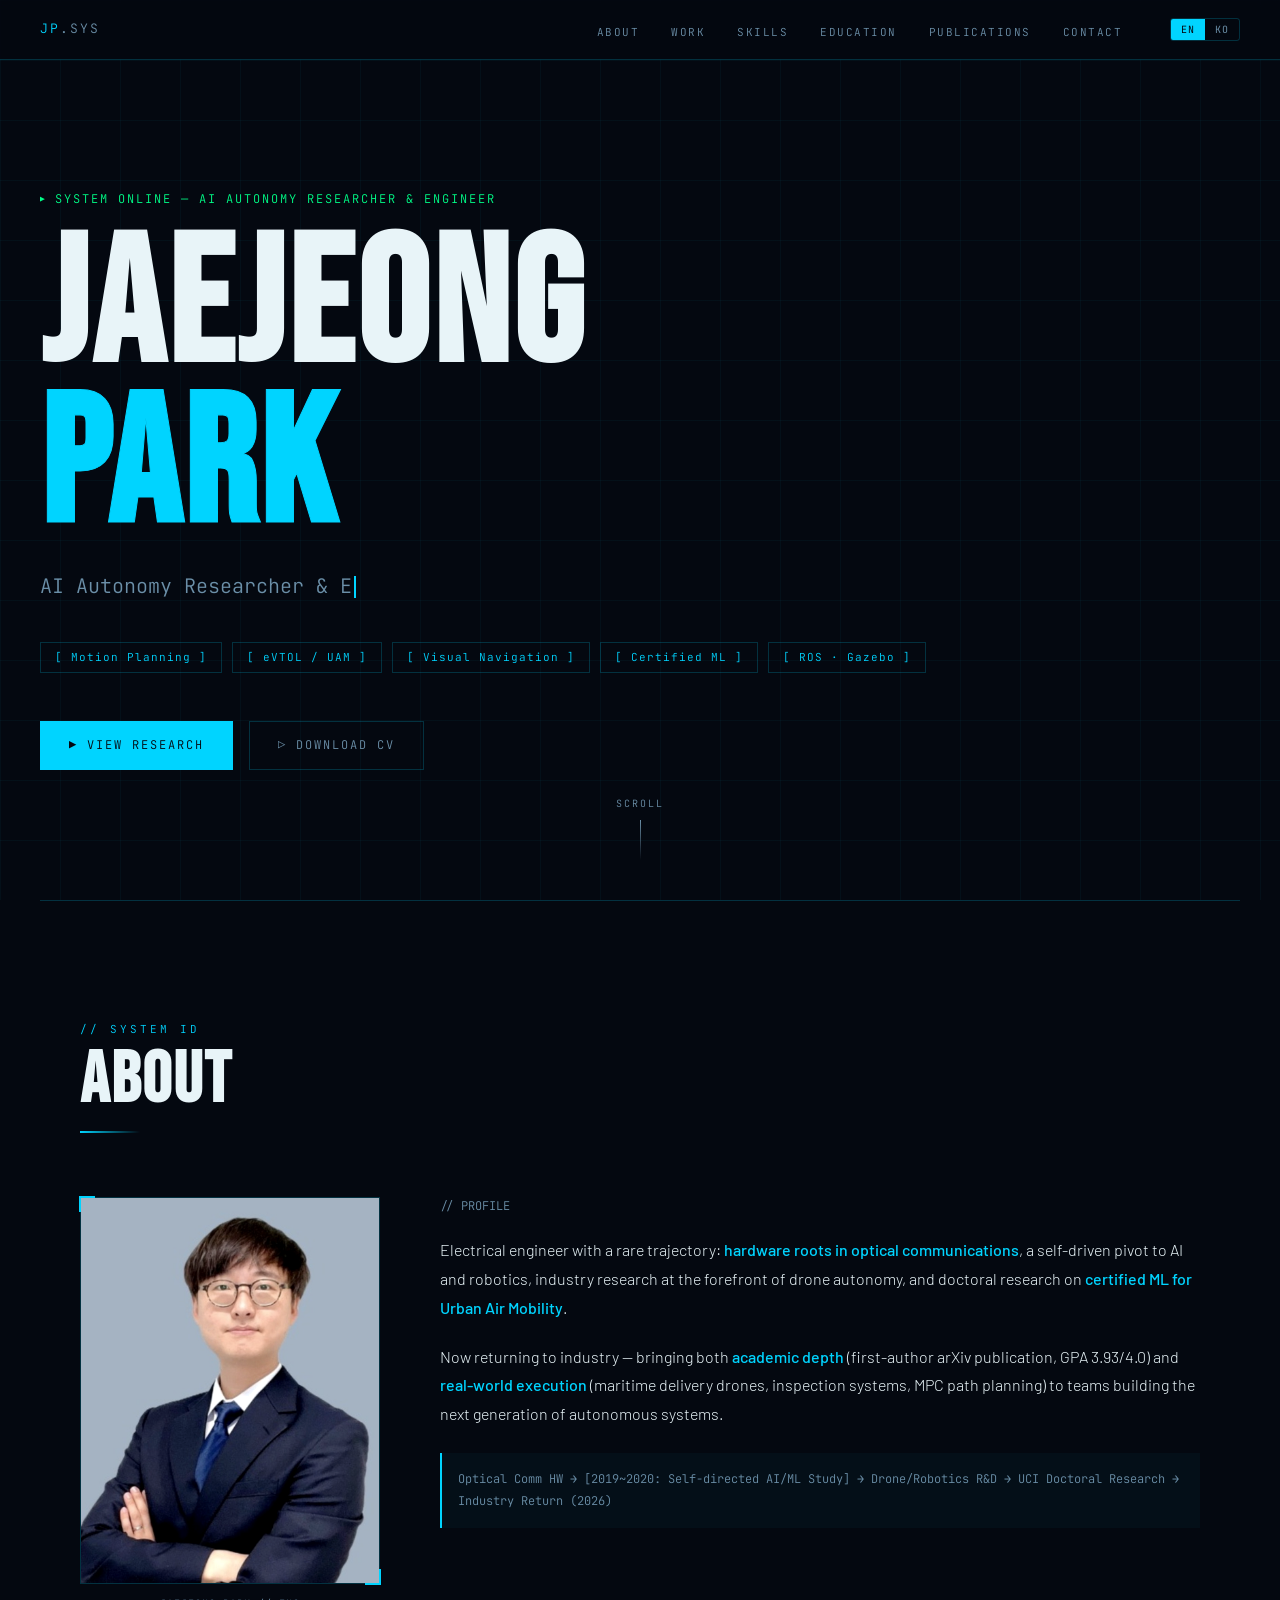
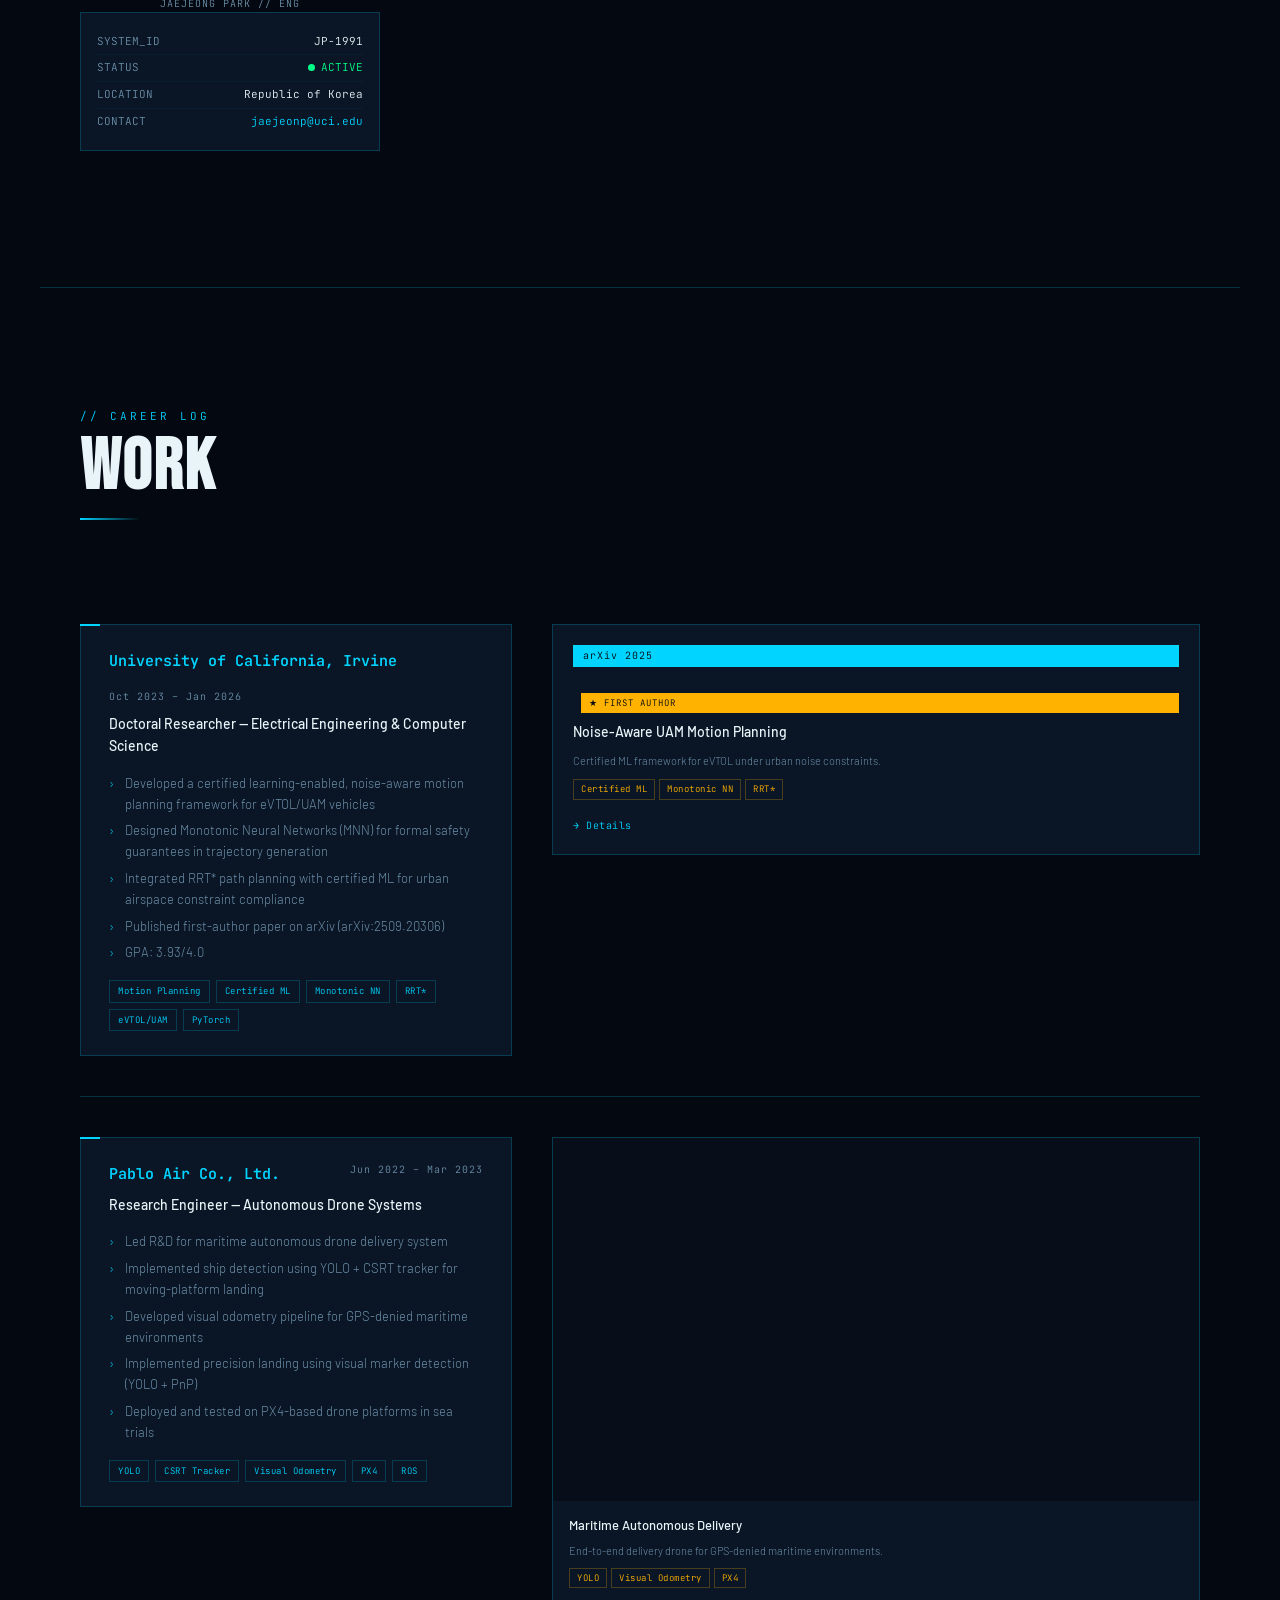
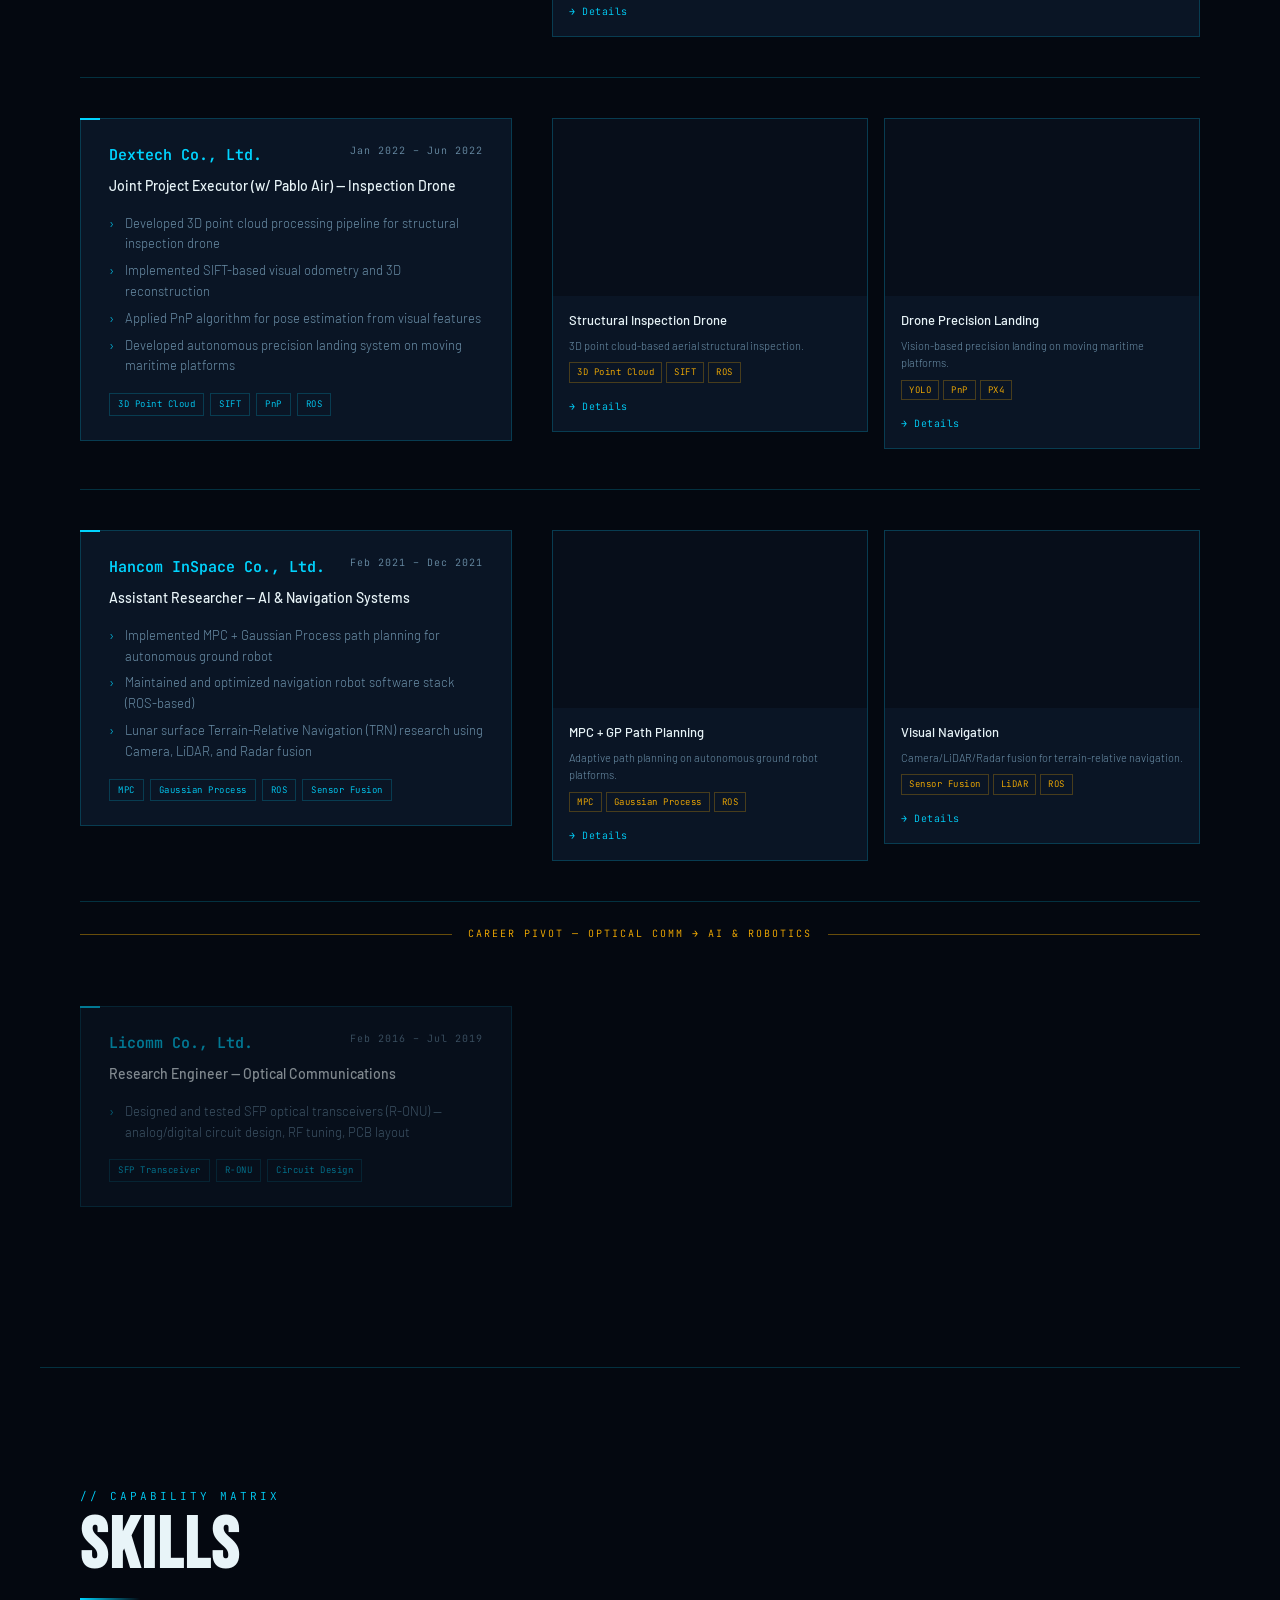
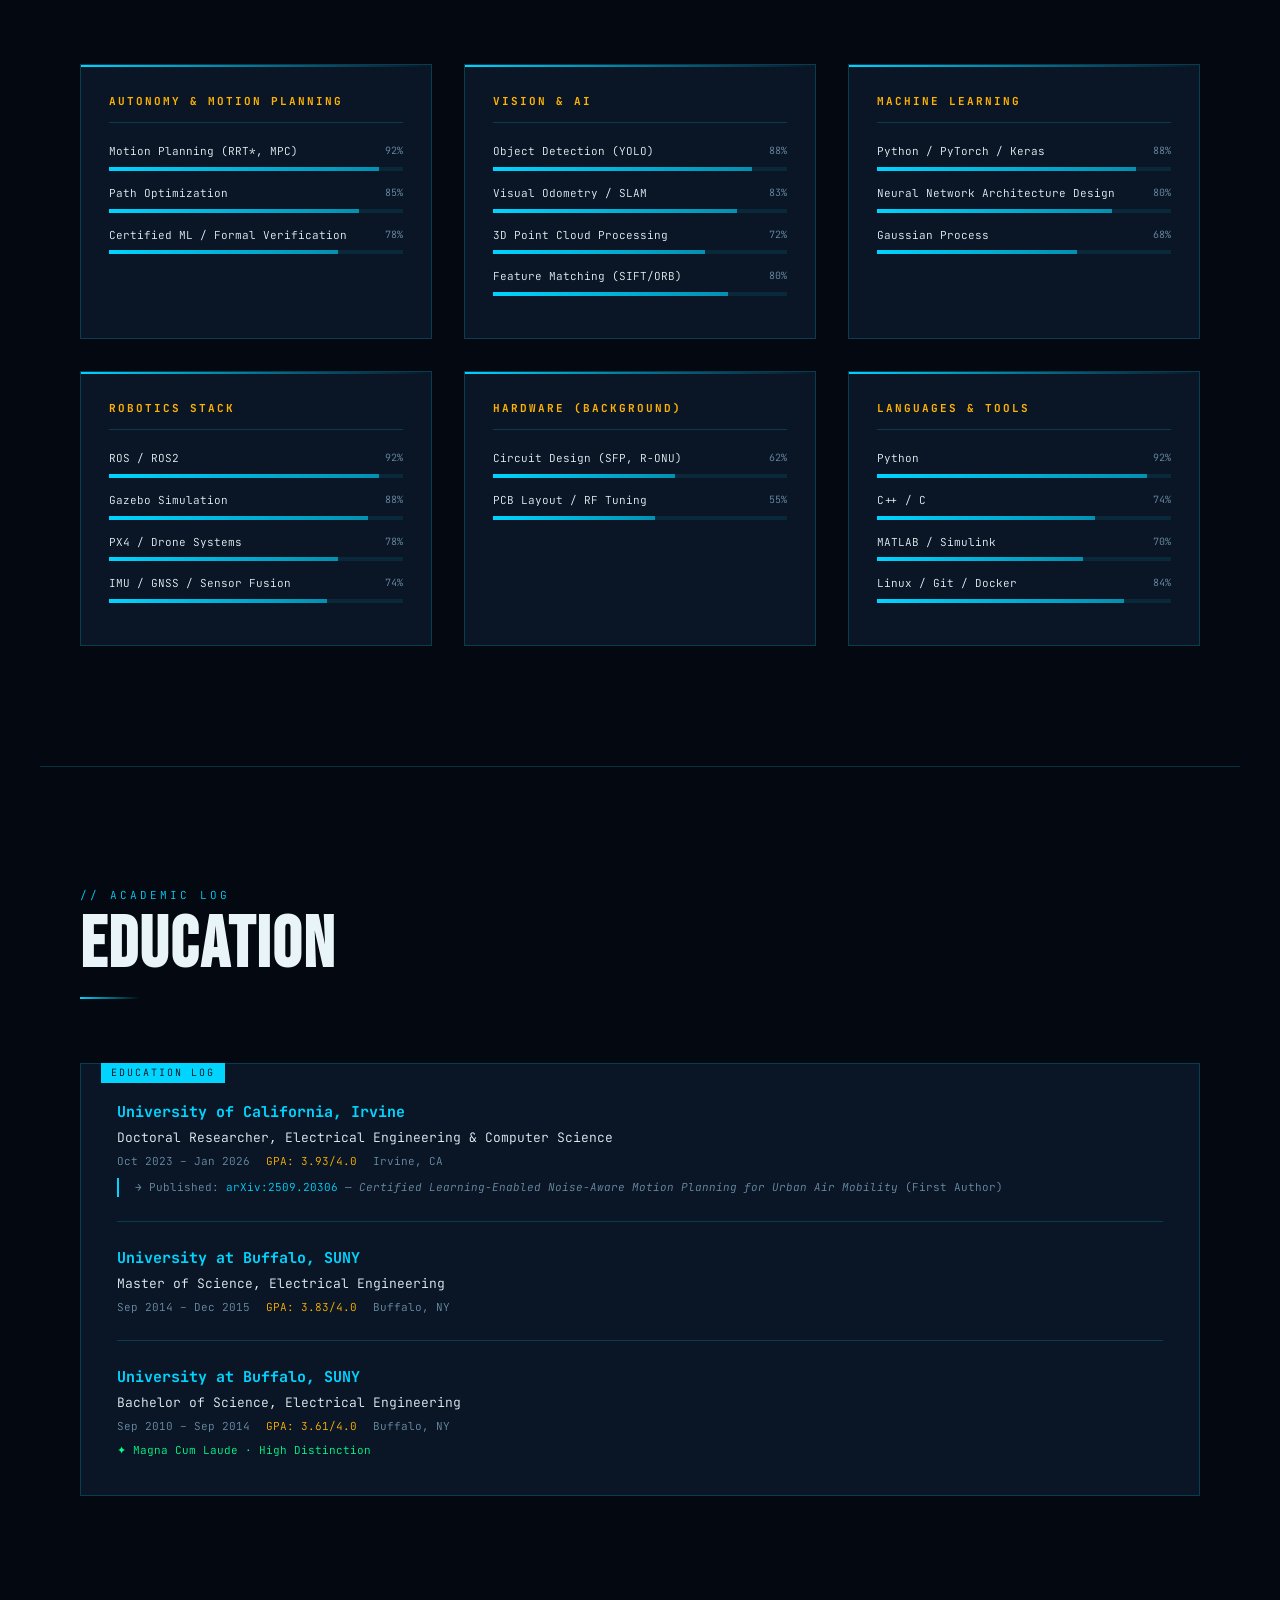
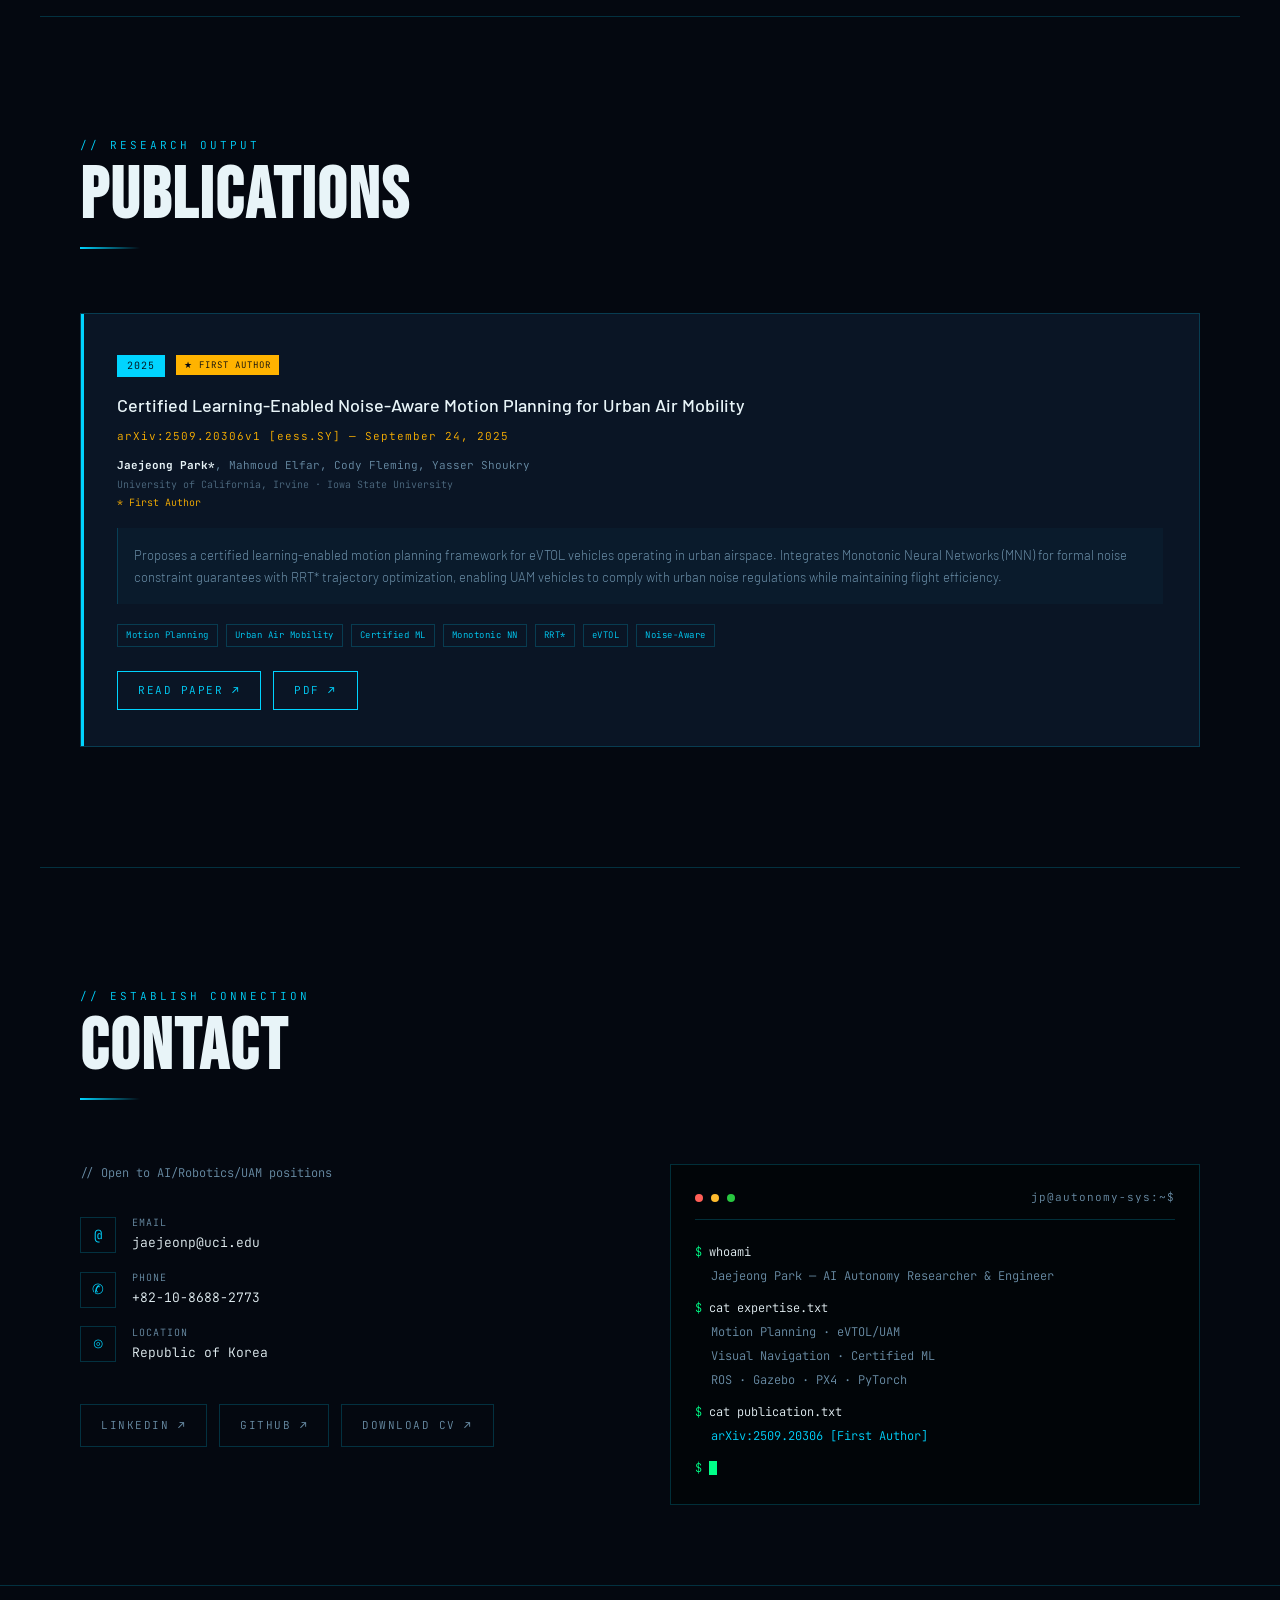
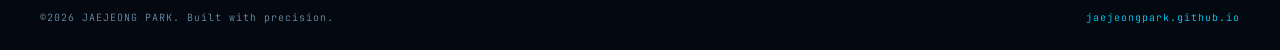
==== index.html @ 6c42485a "Add Dextech project detail pages and complete WORK section video hover - Add projects/inspection-dro" ====
<!DOCTYPE html>
<html lang="en">
<head>
  <meta charset="UTF-8" />
  <meta name="viewport" content="width=device-width, initial-scale=1.0" />
  <meta name="description" content="Jaejeong Park — AI Autonomy Researcher & Engineer. Motion Planning, eVTOL/UAM, Visual Navigation, ROS, PyTorch." />
  <meta name="keywords" content="Jaejeong Park, AI Engineer, Robotics, UAM, Motion Planning, ROS, drone, UCI" />
  <meta property="og:title" content="Jaejeong Park — AI Autonomy Researcher & Engineer" />
  <meta property="og:description" content="Portfolio of Jaejeong Park — AI/Robotics/UAM researcher and engineer." />
  <meta property="og:url" content="https://jaejeongpark.github.io" />
  <title>Jaejeong Park — AI Autonomy Researcher & Engineer</title>

  <!-- Fonts -->
  <link rel="preconnect" href="https://fonts.googleapis.com" />
  <link rel="preconnect" href="https://fonts.gstatic.com" crossorigin />
  <link href="https://fonts.googleapis.com/css2?family=Bebas+Neue&family=JetBrains+Mono:ital,wght@0,300;0,400;0,500;0,600;0,700;1,300&family=Barlow:ital,wght@0,300;0,400;0,500;0,600;1,300;1,400&display=swap" rel="stylesheet" />

  <!-- Styles -->
  <link rel="stylesheet" href="assets/css/main.css" />
  <link rel="stylesheet" href="assets/css/animations.css" />
  <link rel="stylesheet" href="assets/css/responsive.css" />
</head>
<body>

  <!-- ══════════════════════════════════════════════════════════
       NAVIGATION
  ══════════════════════════════════════════════════════════ -->
  <nav id="nav" role="navigation" aria-label="Main navigation">
    <div class="nav-logo">
      JP<span>.sys</span>
    </div>

    <button class="hamburger" id="hamburger" aria-label="Toggle menu" aria-expanded="false">
      <span></span><span></span><span></span>
    </button>

    <ul class="nav-links" role="list">
      <li><a href="#about"        data-section="about"        data-en="About"        data-ko="소개">About</a></li>
      <li><a href="#work"          data-section="work"          data-en="Work"          data-ko="경력">Work</a></li>
      <li><a href="#skills"        data-section="skills"        data-en="Skills"        data-ko="기술">Skills</a></li>
      <li><a href="#education"     data-section="education"     data-en="Education"     data-ko="학력">Education</a></li>
      <li><a href="#publications"  data-section="publications"  data-en="Publications"  data-ko="논문">Publications</a></li>
      <li><a href="#contact"       data-section="contact"       data-en="Contact"       data-ko="연락처">Contact</a></li>
      <li>
        <div class="lang-toggle" role="group" aria-label="Language selector">
          <button class="lang-btn active" data-lang="en" aria-pressed="true">EN</button>
          <button class="lang-btn"        data-lang="ko" aria-pressed="false">KO</button>
        </div>
      </li>
    </ul>
  </nav>

  <!-- ══════════════════════════════════════════════════════════
       HERO
  ══════════════════════════════════════════════════════════ -->
  <section id="hero" aria-label="Introduction">
    <div class="hero-bg-grid" aria-hidden="true"></div>

    <div class="hero-content">
      <div class="hero-sys-line" aria-hidden="true">
        <span data-en="SYSTEM ONLINE — AI AUTONOMY RESEARCHER &amp; ENGINEER" data-ko="시스템 온라인 — AI 자율주행 연구원 &amp; 엔지니어">SYSTEM ONLINE — AI AUTONOMY RESEARCHER &amp; ENGINEER</span>
      </div>

      <h1 class="hero-name">JAEJEONG</h1>
      <h1 class="hero-name hero-name-line2">PARK</h1>

      <p class="hero-typewriter" aria-label="Role description">
        <span id="typewriter-text"></span><span class="cursor-blink" aria-hidden="true"></span>
      </p>

      <div class="hero-tags" role="list" aria-label="Expertise areas">
        <span class="hero-tag" role="listitem" data-en="Motion Planning" data-ko="모션 플래닝">Motion Planning</span>
        <span class="hero-tag" role="listitem" data-en="eVTOL / UAM" data-ko="eVTOL / UAM">eVTOL / UAM</span>
        <span class="hero-tag" role="listitem" data-en="Visual Navigation" data-ko="비전 내비게이션">Visual Navigation</span>
        <span class="hero-tag" role="listitem" data-en="Certified ML" data-ko="인증된 ML">Certified ML</span>
        <span class="hero-tag" role="listitem" data-en="ROS · Gazebo" data-ko="ROS · Gazebo">ROS · Gazebo</span>
      </div>

      <div class="hero-cta">
        <a href="#publications" class="btn-primary"
           data-en="▶ VIEW RESEARCH" data-ko="▶ 연구 보기">▶ VIEW RESEARCH</a>
        <a href="cv/jaejeong_park_cv.pdf" class="btn-secondary" target="_blank" rel="noopener"
           data-en="▷ DOWNLOAD CV" data-ko="▷ CV 다운로드">▷ DOWNLOAD CV</a>
      </div>
    </div>

    <div class="hero-scroll-hint" aria-hidden="true">
      <span data-en="SCROLL" data-ko="스크롤">SCROLL</span>
    </div>
  </section>

  <!-- ══════════════════════════════════════════════════════════
       ABOUT
  ══════════════════════════════════════════════════════════ -->
  <section id="about" aria-labelledby="about-heading">
    <div class="section-header fade-in">
      <p class="section-label" data-en="// SYSTEM ID" data-ko="// 시스템 ID">// SYSTEM ID</p>
      <h2 class="section-title" id="about-heading" data-en="ABOUT" data-ko="소개">ABOUT</h2>
      <div class="section-line" aria-hidden="true"></div>
    </div>

    <div class="about-grid">
      <!-- Photo -->
      <div class="about-photo-wrap fade-in">
        <div class="about-photo-frame">
          <img src="assets/images/profile.jpg" alt="Jaejeong Park" loading="lazy" />
        </div>
        <p class="about-photo-label" data-en="JAEJEONG PARK // ENG" data-ko="박재정 // 엔지니어">JAEJEONG PARK // ENG</p>

        <!-- ID Card -->
        <div class="about-id-card" role="table" aria-label="Profile information">
          <div class="about-id-row">
            <span class="id-key" data-en="SYSTEM_ID" data-ko="시스템_ID">SYSTEM_ID</span>
            <span class="id-val">JP-1991</span>
          </div>
          <div class="about-id-row">
            <span class="id-key">STATUS</span>
            <span class="id-val status"><span class="status-dot" aria-hidden="true"></span><span data-en="ACTIVE" data-ko="구직중">ACTIVE</span></span>
          </div>
          <div class="about-id-row">
            <span class="id-key">LOCATION</span>
            <span class="id-val" data-en="Republic of Korea" data-ko="대한민국">Republic of Korea</span>
          </div>
          <div class="about-id-row">
            <span class="id-key">CONTACT</span>
            <span class="id-val"><a href="mailto:jaejeonp@uci.edu">jaejeonp@uci.edu</a></span>
          </div>
        </div>
      </div>

      <!-- Text -->
      <div class="about-text fade-in">
        <p class="about-comment" data-en="// PROFILE" data-ko="// 프로필">// PROFILE</p>

        <p class="about-profile-text"
           data-en="Electrical engineer with a rare trajectory: <span class='about-highlight'>hardware roots in optical communications</span>, a self-driven pivot to AI and robotics, industry research at the forefront of drone autonomy, and doctoral research on <span class='about-highlight'>certified ML for Urban Air Mobility</span>."
           data-ko="광통신 <span class='about-highlight'>하드웨어 엔지니어</span>로 출발하여, 자기주도적으로 AI/로보틱스로 전환하고, 드론 자율주행 실전 연구를 거쳐 <span class='about-highlight'>도심항공모빌리티(UAM) 인증 ML 연구</span>까지 수행한 이력을 보유한 전기공학 엔지니어입니다.">
          Electrical engineer with a rare trajectory: <span class="about-highlight">hardware roots in optical communications</span>, a self-driven pivot to AI and robotics, industry research at the forefront of drone autonomy, and doctoral research on <span class="about-highlight">certified ML for Urban Air Mobility</span>.
        </p>

        <p class="about-profile-text"
           data-en="Now returning to industry — bringing both <span class='about-highlight'>academic depth</span> (first-author arXiv publication, GPA 3.93/4.0) and <span class='about-highlight'>real-world execution</span> (maritime delivery drones, inspection systems, MPC path planning) to teams building the next generation of autonomous systems."
           data-ko="현재 산업계에 복귀하며 <span class='about-highlight'>학문적 깊이</span>(제1저자 arXiv 논문, GPA 3.93/4.0)와 <span class='about-highlight'>실전 실행 역량</span>(해상 배달 드론, 점검 시스템, MPC 경로 계획)을 갖춘 차세대 자율 시스템 팀에 기여하고자 합니다.">
          Now returning to industry — bringing both <span class="about-highlight">academic depth</span> (first-author arXiv publication, GPA 3.93/4.0) and <span class="about-highlight">real-world execution</span> (maritime delivery drones, inspection systems, MPC path planning) to teams building the next generation of autonomous systems.
        </p>

        <div class="about-story-line">
          <span data-en="Optical Comm HW  →  [2019~2020: Self-directed AI/ML Study]  →  Drone/Robotics R&D  →  UCI Doctoral Research  →  Industry Return (2026)"
                data-ko="광통신 HW  →  [2019~2020: 자기주도 AI/ML 학습]  →  드론/로보틱스 R&D  →  UCI 박사 연구  →  산업계 복귀 (2026)">
            Optical Comm HW  →  [2019~2020: Self-directed AI/ML Study]  →  Drone/Robotics R&amp;D  →  UCI Doctoral Research  →  Industry Return (2026)
          </span>
        </div>
      </div>
    </div>
  </section>

  <!-- ══════════════════════════════════════════════════════════
       WORK
  ══════════════════════════════════════════════════════════ -->
  <section id="work" aria-labelledby="work-heading">
    <div class="section-header fade-in">
      <p class="section-label" data-en="// CAREER LOG" data-ko="// 경력 로그">// CAREER LOG</p>
      <h2 class="section-title" id="work-heading" data-en="WORK" data-ko="경력">WORK</h2>
      <div class="section-line" aria-hidden="true"></div>
    </div>

    <div class="work-timeline">

      <!-- ── UC Irvine ── -->
      <div class="work-row fade-in">
        <div class="work-info">
          <div class="exp-header">
            <span class="exp-company">University of California, Irvine</span>
            <span class="exp-period">Oct 2023 – Jan 2026</span>
          </div>
          <div class="exp-role" data-en="Doctoral Researcher — Electrical Engineering &amp; Computer Science" data-ko="박사 연구원 — 전기공학 및 컴퓨터과학">Doctoral Researcher — Electrical Engineering &amp; Computer Science</div>
          <ul class="exp-details">
            <li data-en="Developed a certified learning-enabled, noise-aware motion planning framework for eVTOL/UAM vehicles" data-ko="eVTOL/UAM 차량을 위한 인증 기반 소음 인식 모션 플래닝 프레임워크 개발">Developed a certified learning-enabled, noise-aware motion planning framework for eVTOL/UAM vehicles</li>
            <li data-en="Designed Monotonic Neural Networks (MNN) for formal safety guarantees in trajectory generation" data-ko="궤적 생성의 공식적 안전 보장을 위한 단조 신경망(MNN) 설계">Designed Monotonic Neural Networks (MNN) for formal safety guarantees in trajectory generation</li>
            <li data-en="Integrated RRT* path planning with certified ML for urban airspace constraint compliance" data-ko="도심 공역 제약 준수를 위한 RRT* 경로 계획과 인증 ML 통합">Integrated RRT* path planning with certified ML for urban airspace constraint compliance</li>
            <li data-en="Published first-author paper on arXiv (arXiv:2509.20306)" data-ko="arXiv 제1저자 논문 게재 (arXiv:2509.20306)">Published first-author paper on arXiv (<a href="https://arxiv.org/abs/2509.20306" target="_blank" rel="noopener">arXiv:2509.20306</a>)</li>
            <li data-en="GPA: 3.93/4.0" data-ko="GPA: 3.93/4.0">GPA: 3.93/4.0</li>
          </ul>
          <div class="exp-tags">
            <span class="exp-tag">Motion Planning</span>
            <span class="exp-tag">Certified ML</span>
            <span class="exp-tag">Monotonic NN</span>
            <span class="exp-tag">RRT*</span>
            <span class="exp-tag">eVTOL/UAM</span>
            <span class="exp-tag">PyTorch</span>
          </div>
        </div>

        <div class="work-projects">
          <!-- UCI: paper link card (no video) -->
          <a class="proj-card proj-card--paper" href="projects/uam-motion-planning.html" aria-label="UAM Motion Planning project detail">
            <div class="proj-card-paper-inner">
              <span class="pub-year-badge">arXiv 2025</span>
              <span class="pub-first-author" data-en="★ FIRST AUTHOR" data-ko="★ 제1저자">★ FIRST AUTHOR</span>
              <p class="proj-card-title" data-en="Noise-Aware UAM Motion Planning" data-ko="소음 인식 UAM 모션 플래닝">Noise-Aware UAM Motion Planning</p>
              <p class="proj-card-desc" data-en="Certified ML framework for eVTOL under urban noise constraints." data-ko="도심 소음 제약 하에서 eVTOL을 위한 인증 ML 프레임워크.">Certified ML framework for eVTOL under urban noise constraints.</p>
              <div class="proj-card-tags">
                <span class="tech-tag">Certified ML</span>
                <span class="tech-tag">Monotonic NN</span>
                <span class="tech-tag">RRT*</span>
              </div>
              <span class="proj-card-link" data-en="→ Details" data-ko="→ 상세">→ Details</span>
            </div>
          </a>
        </div>
      </div><!-- /.work-row -->

      <!-- ── Pablo Air ── -->
      <div class="work-row fade-in">
        <div class="work-info">
          <div class="exp-header">
            <span class="exp-company">Pablo Air Co., Ltd.</span>
            <span class="exp-period">Jun 2022 – Mar 2023</span>
          </div>
          <div class="exp-role" data-en="Research Engineer — Autonomous Drone Systems" data-ko="연구 엔지니어 — 자율 드론 시스템">Research Engineer — Autonomous Drone Systems</div>
          <ul class="exp-details">
            <li data-en="Led R&amp;D for maritime autonomous drone delivery system" data-ko="해상 자율 드론 배달 시스템 R&amp;D 주도">Led R&amp;D for maritime autonomous drone delivery system</li>
            <li data-en="Implemented ship detection using YOLO + CSRT tracker for moving-platform landing" data-ko="이동 플랫폼 착륙을 위한 YOLO + CSRT 트래커 기반 선박 탐지 구현">Implemented ship detection using YOLO + CSRT tracker for moving-platform landing</li>
            <li data-en="Developed visual odometry pipeline for GPS-denied maritime environments" data-ko="GPS 불가 해양 환경에서의 비주얼 오도메트리 파이프라인 개발">Developed visual odometry pipeline for GPS-denied maritime environments</li>
            <li data-en="Implemented precision landing using visual marker detection (YOLO + PnP)" data-ko="시각 마커 탐지(YOLO + PnP)를 이용한 정밀 착륙 구현">Implemented precision landing using visual marker detection (YOLO + PnP)</li>
            <li data-en="Deployed and tested on PX4-based drone platforms in sea trials" data-ko="PX4 기반 드론 플랫폼으로 해상 시험 배포 및 테스트">Deployed and tested on PX4-based drone platforms in sea trials</li>
          </ul>
          <div class="exp-tags">
            <span class="exp-tag">YOLO</span>
            <span class="exp-tag">CSRT Tracker</span>
            <span class="exp-tag">Visual Odometry</span>
            <span class="exp-tag">PX4</span>
            <span class="exp-tag">ROS</span>
          </div>
        </div>

        <div class="work-projects">
          <a class="proj-card" href="projects/maritime-delivery.html" aria-label="Maritime Delivery project detail">
            <div class="proj-card-media">
              <video class="proj-video" src="assets/projects/maritime/Maritime_Ship_Delivery_main.mp4" muted loop playsinline preload="metadata"></video>
            </div>
            <div class="proj-card-body">
              <p class="proj-card-title" data-en="Maritime Autonomous Delivery" data-ko="해상 자율 드론 배달">Maritime Autonomous Delivery</p>
              <p class="proj-card-desc" data-en="End-to-end delivery drone for GPS-denied maritime environments." data-ko="GPS 불가 해양 환경의 자율 배달 드론.">End-to-end delivery drone for GPS-denied maritime environments.</p>
              <div class="proj-card-tags">
                <span class="tech-tag">YOLO</span>
                <span class="tech-tag">Visual Odometry</span>
                <span class="tech-tag">PX4</span>
              </div>
              <span class="proj-card-link" data-en="→ Details" data-ko="→ 상세">→ Details</span>
            </div>
          </a>
        </div>
      </div><!-- /.work-row -->

      <!-- ── Dextech ── -->
      <div class="work-row fade-in">
        <div class="work-info">
          <div class="exp-header">
            <span class="exp-company">Dextech Co., Ltd.</span>
            <span class="exp-period">Jan 2022 – Jun 2022</span>
          </div>
          <div class="exp-role" data-en="Joint Project Executor (w/ Pablo Air) — Inspection Drone" data-ko="공동 프로젝트 수행 (Pablo Air 협업) — 점검 드론">Joint Project Executor (w/ Pablo Air) — Inspection Drone</div>
          <ul class="exp-details">
            <li data-en="Developed 3D point cloud processing pipeline for structural inspection drone" data-ko="구조물 점검 드론을 위한 3D 포인트 클라우드 처리 파이프라인 개발">Developed 3D point cloud processing pipeline for structural inspection drone</li>
            <li data-en="Implemented SIFT-based visual odometry and 3D reconstruction" data-ko="SIFT 기반 비주얼 오도메트리 및 3D 재구성 구현">Implemented SIFT-based visual odometry and 3D reconstruction</li>
            <li data-en="Applied PnP algorithm for pose estimation from visual features" data-ko="시각 특징으로부터 자세 추정을 위한 PnP 알고리즘 적용">Applied PnP algorithm for pose estimation from visual features</li>
            <li data-en="Developed autonomous precision landing system on moving maritime platforms" data-ko="이동하는 해상 플랫폼에서의 자율 정밀 착륙 시스템 개발">Developed autonomous precision landing system on moving maritime platforms</li>
          </ul>
          <div class="exp-tags">
            <span class="exp-tag">3D Point Cloud</span>
            <span class="exp-tag">SIFT</span>
            <span class="exp-tag">PnP</span>
            <span class="exp-tag">ROS</span>
          </div>
        </div>

        <div class="work-projects">
          <a class="proj-card" href="projects/inspection-drone.html" aria-label="Inspection Drone project detail">
            <div class="proj-card-media">
              <video class="proj-video" src="assets/projects/inspection/inspection drone project.mp4" muted loop playsinline preload="metadata" data-start="2.5"></video>
            </div>
            <div class="proj-card-body">
              <p class="proj-card-title" data-en="Structural Inspection Drone" data-ko="구조물 점검 드론">Structural Inspection Drone</p>
              <p class="proj-card-desc" data-en="3D point cloud-based aerial structural inspection." data-ko="3D 포인트 클라우드 기반 항공 구조물 점검.">3D point cloud-based aerial structural inspection.</p>
              <div class="proj-card-tags">
                <span class="tech-tag">3D Point Cloud</span>
                <span class="tech-tag">SIFT</span>
                <span class="tech-tag">ROS</span>
              </div>
              <span class="proj-card-link" data-en="→ Details" data-ko="→ 상세">→ Details</span>
            </div>
          </a>

          <a class="proj-card" href="projects/precision-landing.html" aria-label="Precision Landing project detail">
            <div class="proj-card-media">
              <video class="proj-video" src="assets/projects/precision-landing/01 - gazebo시점_small.mp4" muted loop playsinline preload="metadata"></video>
            </div>
            <div class="proj-card-body">
              <p class="proj-card-title" data-en="Drone Precision Landing" data-ko="드론 정밀 착륙">Drone Precision Landing</p>
              <p class="proj-card-desc" data-en="Vision-based precision landing on moving maritime platforms." data-ko="이동 해상 플랫폼에서의 비전 기반 정밀 착륙.">Vision-based precision landing on moving maritime platforms.</p>
              <div class="proj-card-tags">
                <span class="tech-tag">YOLO</span>
                <span class="tech-tag">PnP</span>
                <span class="tech-tag">PX4</span>
              </div>
              <span class="proj-card-link" data-en="→ Details" data-ko="→ 상세">→ Details</span>
            </div>
          </a>
        </div>
      </div><!-- /.work-row -->

      <!-- ── Hancom InSpace ── -->
      <div class="work-row fade-in">
        <div class="work-info">
          <div class="exp-header">
            <span class="exp-company">Hancom InSpace Co., Ltd.</span>
            <span class="exp-period">Feb 2021 – Dec 2021</span>
          </div>
          <div class="exp-role" data-en="Assistant Researcher — AI &amp; Navigation Systems" data-ko="연구원 보조 — AI &amp; 내비게이션 시스템">Assistant Researcher — AI &amp; Navigation Systems</div>
          <ul class="exp-details">
            <li data-en="Implemented MPC + Gaussian Process path planning for autonomous ground robot" data-ko="자율 지상 로봇을 위한 MPC + 가우시안 프로세스 경로 계획 구현">Implemented MPC + Gaussian Process path planning for autonomous ground robot</li>
            <li data-en="Maintained and optimized navigation robot software stack (ROS-based)" data-ko="ROS 기반 내비게이션 로봇 소프트웨어 스택 유지보수 및 최적화">Maintained and optimized navigation robot software stack (ROS-based)</li>
            <li data-en="Lunar surface Terrain-Relative Navigation (TRN) research using Camera, LiDAR, and Radar fusion" data-ko="카메라, LiDAR, 레이더 융합을 이용한 달 표면 지형 상대 내비게이션(TRN) 연구">Lunar surface Terrain-Relative Navigation (TRN) research using Camera, LiDAR, and Radar fusion</li>
          </ul>
          <div class="exp-tags">
            <span class="exp-tag">MPC</span>
            <span class="exp-tag">Gaussian Process</span>
            <span class="exp-tag">ROS</span>
            <span class="exp-tag">Sensor Fusion</span>
          </div>
        </div>

        <div class="work-projects">
          <a class="proj-card" href="projects/mpc-gp-pathplanning.html" aria-label="MPC+GP Path Planning project detail">
            <div class="proj-card-media">
              <video class="proj-video" src="assets/projects/mpc-gp/04 - 주행테스트.mp4" muted loop playsinline preload="metadata"></video>
            </div>
            <div class="proj-card-body">
              <p class="proj-card-title" data-en="MPC + GP Path Planning" data-ko="MPC + GP 경로 계획">MPC + GP Path Planning</p>
              <p class="proj-card-desc" data-en="Adaptive path planning on autonomous ground robot platforms." data-ko="자율 지상 로봇 플랫폼의 적응형 경로 계획.">Adaptive path planning on autonomous ground robot platforms.</p>
              <div class="proj-card-tags">
                <span class="tech-tag">MPC</span>
                <span class="tech-tag">Gaussian Process</span>
                <span class="tech-tag">ROS</span>
              </div>
              <span class="proj-card-link" data-en="→ Details" data-ko="→ 상세">→ Details</span>
            </div>
          </a>

          <a class="proj-card" href="projects/visual-navigation.html" aria-label="Visual Navigation project detail">
            <div class="proj-card-media">
              <video class="proj-video" src="assets/projects/visual-nav/07 - visual navigation.mp4" muted loop playsinline preload="metadata"></video>
            </div>
            <div class="proj-card-body">
              <p class="proj-card-title" data-en="Visual Navigation" data-ko="비주얼 내비게이션">Visual Navigation</p>
              <p class="proj-card-desc" data-en="Camera/LiDAR/Radar fusion for terrain-relative navigation." data-ko="카메라/LiDAR/레이더 융합 지형 상대 내비게이션.">Camera/LiDAR/Radar fusion for terrain-relative navigation.</p>
              <div class="proj-card-tags">
                <span class="tech-tag">Sensor Fusion</span>
                <span class="tech-tag">LiDAR</span>
                <span class="tech-tag">ROS</span>
              </div>
              <span class="proj-card-link" data-en="→ Details" data-ko="→ 상세">→ Details</span>
            </div>
          </a>
        </div>
      </div><!-- /.work-row -->

      <!-- PIVOT MARKER -->
      <div class="work-pivot fade-in" aria-label="Career pivot">
        <div class="pivot-line" data-en="CAREER PIVOT — Optical Comm → AI &amp; Robotics" data-ko="커리어 전환 — 광통신 → AI &amp; 로보틱스">CAREER PIVOT — Optical Comm → AI &amp; Robotics</div>
      </div>

      <!-- ── Licomm (dimmed) ── -->
      <div class="work-row dimmed fade-in">
        <div class="work-info">
          <div class="exp-header">
            <span class="exp-company">Licomm Co., Ltd.</span>
            <span class="exp-period">Feb 2016 – Jul 2019</span>
          </div>
          <div class="exp-role" data-en="Research Engineer — Optical Communications" data-ko="연구 엔지니어 — 광통신">Research Engineer — Optical Communications</div>
          <ul class="exp-details">
            <li data-en="Designed and tested SFP optical transceivers (R-ONU) — analog/digital circuit design, RF tuning, PCB layout" data-ko="SFP 광 트랜시버(R-ONU) 설계 및 테스트 — 아날로그/디지털 회로 설계, RF 튜닝, PCB 레이아웃">Designed and tested SFP optical transceivers (R-ONU) — analog/digital circuit design, RF tuning, PCB layout</li>
          </ul>
          <div class="exp-tags">
            <span class="exp-tag">SFP Transceiver</span>
            <span class="exp-tag">R-ONU</span>
            <span class="exp-tag">Circuit Design</span>
          </div>
        </div>
        <div class="work-projects"></div>
      </div><!-- /.work-row -->

    </div><!-- /.work-timeline -->
  </section>

  <!-- ══════════════════════════════════════════════════════════
       SKILLS
  ══════════════════════════════════════════════════════════ -->
  <section id="skills" aria-labelledby="skills-heading">
    <div class="section-header fade-in">
      <p class="section-label" data-en="// CAPABILITY MATRIX" data-ko="// 역량 매트릭스">// CAPABILITY MATRIX</p>
      <h2 class="section-title" id="skills-heading" data-en="SKILLS" data-ko="기술">SKILLS</h2>
      <div class="section-line" aria-hidden="true"></div>
    </div>

    <div class="skills-grid">

      <!-- Autonomy & Motion Planning -->
      <div class="skill-category fade-in">
        <h3 class="skill-cat-title" data-en="AUTONOMY &amp; MOTION PLANNING" data-ko="자율주행 &amp; 모션 플래닝">AUTONOMY &amp; MOTION PLANNING</h3>

        <div class="skill-item">
          <div class="skill-label-row">
            <span class="skill-name">Motion Planning (RRT*, MPC)</span>
            <span class="skill-pct">92%</span>
          </div>
          <div class="skill-bar" role="progressbar" aria-valuenow="92" aria-valuemin="0" aria-valuemax="100">
            <div class="skill-fill" data-pct="92"></div>
          </div>
        </div>

        <div class="skill-item">
          <div class="skill-label-row">
            <span class="skill-name">Path Optimization</span>
            <span class="skill-pct">85%</span>
          </div>
          <div class="skill-bar" role="progressbar" aria-valuenow="85" aria-valuemin="0" aria-valuemax="100">
            <div class="skill-fill" data-pct="85"></div>
          </div>
        </div>

        <div class="skill-item">
          <div class="skill-label-row">
            <span class="skill-name">Certified ML / Formal Verification</span>
            <span class="skill-pct">78%</span>
          </div>
          <div class="skill-bar" role="progressbar" aria-valuenow="78" aria-valuemin="0" aria-valuemax="100">
            <div class="skill-fill" data-pct="78"></div>
          </div>
        </div>
      </div>

      <!-- Vision & AI -->
      <div class="skill-category fade-in">
        <h3 class="skill-cat-title" data-en="VISION &amp; AI" data-ko="비전 &amp; AI">VISION &amp; AI</h3>

        <div class="skill-item">
          <div class="skill-label-row">
            <span class="skill-name">Object Detection (YOLO)</span>
            <span class="skill-pct">88%</span>
          </div>
          <div class="skill-bar" role="progressbar" aria-valuenow="88" aria-valuemin="0" aria-valuemax="100">
            <div class="skill-fill" data-pct="88"></div>
          </div>
        </div>

        <div class="skill-item">
          <div class="skill-label-row">
            <span class="skill-name">Visual Odometry / SLAM</span>
            <span class="skill-pct">83%</span>
          </div>
          <div class="skill-bar" role="progressbar" aria-valuenow="83" aria-valuemin="0" aria-valuemax="100">
            <div class="skill-fill" data-pct="83"></div>
          </div>
        </div>

        <div class="skill-item">
          <div class="skill-label-row">
            <span class="skill-name">3D Point Cloud Processing</span>
            <span class="skill-pct">72%</span>
          </div>
          <div class="skill-bar" role="progressbar" aria-valuenow="72" aria-valuemin="0" aria-valuemax="100">
            <div class="skill-fill" data-pct="72"></div>
          </div>
        </div>

        <div class="skill-item">
          <div class="skill-label-row">
            <span class="skill-name">Feature Matching (SIFT/ORB)</span>
            <span class="skill-pct">80%</span>
          </div>
          <div class="skill-bar" role="progressbar" aria-valuenow="80" aria-valuemin="0" aria-valuemax="100">
            <div class="skill-fill" data-pct="80"></div>
          </div>
        </div>
      </div>

      <!-- Machine Learning -->
      <div class="skill-category fade-in">
        <h3 class="skill-cat-title" data-en="MACHINE LEARNING" data-ko="머신러닝">MACHINE LEARNING</h3>

        <div class="skill-item">
          <div class="skill-label-row">
            <span class="skill-name">Python / PyTorch / Keras</span>
            <span class="skill-pct">88%</span>
          </div>
          <div class="skill-bar" role="progressbar" aria-valuenow="88" aria-valuemin="0" aria-valuemax="100">
            <div class="skill-fill" data-pct="88"></div>
          </div>
        </div>

        <div class="skill-item">
          <div class="skill-label-row">
            <span class="skill-name">Neural Network Architecture Design</span>
            <span class="skill-pct">80%</span>
          </div>
          <div class="skill-bar" role="progressbar" aria-valuenow="80" aria-valuemin="0" aria-valuemax="100">
            <div class="skill-fill" data-pct="80"></div>
          </div>
        </div>

        <div class="skill-item">
          <div class="skill-label-row">
            <span class="skill-name">Gaussian Process</span>
            <span class="skill-pct">68%</span>
          </div>
          <div class="skill-bar" role="progressbar" aria-valuenow="68" aria-valuemin="0" aria-valuemax="100">
            <div class="skill-fill" data-pct="68"></div>
          </div>
        </div>
      </div>

      <!-- Robotics Stack -->
      <div class="skill-category fade-in">
        <h3 class="skill-cat-title" data-en="ROBOTICS STACK" data-ko="로보틱스 스택">ROBOTICS STACK</h3>

        <div class="skill-item">
          <div class="skill-label-row">
            <span class="skill-name">ROS / ROS2</span>
            <span class="skill-pct">92%</span>
          </div>
          <div class="skill-bar" role="progressbar" aria-valuenow="92" aria-valuemin="0" aria-valuemax="100">
            <div class="skill-fill" data-pct="92"></div>
          </div>
        </div>

        <div class="skill-item">
          <div class="skill-label-row">
            <span class="skill-name">Gazebo Simulation</span>
            <span class="skill-pct">88%</span>
          </div>
          <div class="skill-bar" role="progressbar" aria-valuenow="88" aria-valuemin="0" aria-valuemax="100">
            <div class="skill-fill" data-pct="88"></div>
          </div>
        </div>

        <div class="skill-item">
          <div class="skill-label-row">
            <span class="skill-name">PX4 / Drone Systems</span>
            <span class="skill-pct">78%</span>
          </div>
          <div class="skill-bar" role="progressbar" aria-valuenow="78" aria-valuemin="0" aria-valuemax="100">
            <div class="skill-fill" data-pct="78"></div>
          </div>
        </div>

        <div class="skill-item">
          <div class="skill-label-row">
            <span class="skill-name">IMU / GNSS / Sensor Fusion</span>
            <span class="skill-pct">74%</span>
          </div>
          <div class="skill-bar" role="progressbar" aria-valuenow="74" aria-valuemin="0" aria-valuemax="100">
            <div class="skill-fill" data-pct="74"></div>
          </div>
        </div>
      </div>

      <!-- Hardware Background -->
      <div class="skill-category fade-in">
        <h3 class="skill-cat-title" data-en="HARDWARE (Background)" data-ko="하드웨어 (배경)">HARDWARE (Background)</h3>

        <div class="skill-item">
          <div class="skill-label-row">
            <span class="skill-name">Circuit Design (SFP, R-ONU)</span>
            <span class="skill-pct">62%</span>
          </div>
          <div class="skill-bar" role="progressbar" aria-valuenow="62" aria-valuemin="0" aria-valuemax="100">
            <div class="skill-fill" data-pct="62"></div>
          </div>
        </div>

        <div class="skill-item">
          <div class="skill-label-row">
            <span class="skill-name">PCB Layout / RF Tuning</span>
            <span class="skill-pct">55%</span>
          </div>
          <div class="skill-bar" role="progressbar" aria-valuenow="55" aria-valuemin="0" aria-valuemax="100">
            <div class="skill-fill" data-pct="55"></div>
          </div>
        </div>
      </div>

      <!-- Languages & Tools -->
      <div class="skill-category fade-in">
        <h3 class="skill-cat-title" data-en="LANGUAGES &amp; TOOLS" data-ko="언어 &amp; 도구">LANGUAGES &amp; TOOLS</h3>

        <div class="skill-item">
          <div class="skill-label-row">
            <span class="skill-name">Python</span>
            <span class="skill-pct">92%</span>
          </div>
          <div class="skill-bar" role="progressbar" aria-valuenow="92" aria-valuemin="0" aria-valuemax="100">
            <div class="skill-fill" data-pct="92"></div>
          </div>
        </div>

        <div class="skill-item">
          <div class="skill-label-row">
            <span class="skill-name">C++ / C</span>
            <span class="skill-pct">74%</span>
          </div>
          <div class="skill-bar" role="progressbar" aria-valuenow="74" aria-valuemin="0" aria-valuemax="100">
            <div class="skill-fill" data-pct="74"></div>
          </div>
        </div>

        <div class="skill-item">
          <div class="skill-label-row">
            <span class="skill-name">MATLAB / Simulink</span>
            <span class="skill-pct">70%</span>
          </div>
          <div class="skill-bar" role="progressbar" aria-valuenow="70" aria-valuemin="0" aria-valuemax="100">
            <div class="skill-fill" data-pct="70"></div>
          </div>
        </div>

        <div class="skill-item">
          <div class="skill-label-row">
            <span class="skill-name">Linux / Git / Docker</span>
            <span class="skill-pct">84%</span>
          </div>
          <div class="skill-bar" role="progressbar" aria-valuenow="84" aria-valuemin="0" aria-valuemax="100">
            <div class="skill-fill" data-pct="84"></div>
          </div>
        </div>
      </div>

    </div><!-- /.skills-grid -->
  </section>

  <!-- ══════════════════════════════════════════════════════════
       EDUCATION
  ══════════════════════════════════════════════════════════ -->
  <section id="education" aria-labelledby="edu-heading">
    <div class="section-header fade-in">
      <p class="section-label" data-en="// ACADEMIC LOG" data-ko="// 학력 로그">// ACADEMIC LOG</p>
      <h2 class="section-title" id="edu-heading" data-en="EDUCATION" data-ko="학력">EDUCATION</h2>
      <div class="section-line" aria-hidden="true"></div>
    </div>

    <div class="edu-log fade-in" role="list">

      <!-- UCI -->
      <div class="edu-item" role="listitem">
        <div class="edu-school">University of California, Irvine</div>
        <div class="edu-degree" data-en="Doctoral Researcher, Electrical Engineering &amp; Computer Science" data-ko="박사 연구원, 전기공학 및 컴퓨터과학">Doctoral Researcher, Electrical Engineering &amp; Computer Science</div>
        <div class="edu-meta">
          <span>Oct 2023 – Jan 2026</span>
          <span class="edu-gpa">GPA: 3.93/4.0</span>
          <span data-en="Irvine, CA" data-ko="미국 캘리포니아 어바인">Irvine, CA</span>
        </div>
        <div class="edu-pub">
          → <span data-en="Published" data-ko="게재">Published</span>:
          <a href="https://arxiv.org/abs/2509.20306" target="_blank" rel="noopener">arXiv:2509.20306</a>
          — <em data-en="Certified Learning-Enabled Noise-Aware Motion Planning for Urban Air Mobility" data-ko="도심항공모빌리티를 위한 인증 기반 소음 인식 모션 플래닝">Certified Learning-Enabled Noise-Aware Motion Planning for Urban Air Mobility</em>
          (<span data-en="First Author" data-ko="제1저자">First Author</span>)
        </div>
      </div>

      <hr class="edu-separator" aria-hidden="true" />

      <!-- UB MS -->
      <div class="edu-item" role="listitem">
        <div class="edu-school">University at Buffalo, SUNY</div>
        <div class="edu-degree" data-en="Master of Science, Electrical Engineering" data-ko="전기공학 석사">Master of Science, Electrical Engineering</div>
        <div class="edu-meta">
          <span>Sep 2014 – Dec 2015</span>
          <span class="edu-gpa">GPA: 3.83/4.0</span>
          <span data-en="Buffalo, NY" data-ko="미국 뉴욕 버팔로">Buffalo, NY</span>
        </div>
      </div>

      <hr class="edu-separator" aria-hidden="true" />

      <!-- UB BS -->
      <div class="edu-item" role="listitem">
        <div class="edu-school">University at Buffalo, SUNY</div>
        <div class="edu-degree" data-en="Bachelor of Science, Electrical Engineering" data-ko="전기공학 학사">Bachelor of Science, Electrical Engineering</div>
        <div class="edu-meta">
          <span>Sep 2010 – Sep 2014</span>
          <span class="edu-gpa">GPA: 3.61/4.0</span>
          <span data-en="Buffalo, NY" data-ko="미국 뉴욕 버팔로">Buffalo, NY</span>
        </div>
        <div class="edu-achievement" data-en="✦ Magna Cum Laude · High Distinction" data-ko="✦ 최우등졸업 (Magna Cum Laude) · High Distinction">✦ Magna Cum Laude · High Distinction</div>
      </div>

    </div>
  </section>

  <!-- ══════════════════════════════════════════════════════════
       PUBLICATIONS
  ══════════════════════════════════════════════════════════ -->
  <section id="publications" aria-labelledby="pub-heading">
    <div class="section-header fade-in">
      <p class="section-label" data-en="// RESEARCH OUTPUT" data-ko="// 연구 성과">// RESEARCH OUTPUT</p>
      <h2 class="section-title" id="pub-heading" data-en="PUBLICATIONS" data-ko="논문">PUBLICATIONS</h2>
      <div class="section-line" aria-hidden="true"></div>
    </div>

    <article class="pub-card fade-in">
      <div>
        <span class="pub-year-badge">2025</span>
        <span class="pub-first-author" data-en="★ FIRST AUTHOR" data-ko="★ 제1저자">★ FIRST AUTHOR</span>
      </div>

      <h3 class="pub-title">
        Certified Learning-Enabled Noise-Aware Motion Planning for Urban Air Mobility
      </h3>

      <p class="pub-venue">arXiv:2509.20306v1 [eess.SY] — September 24, 2025</p>

      <p class="pub-authors">
        <strong>Jaejeong Park*</strong>, Mahmoud Elfar, Cody Fleming, Yasser Shoukry<br />
        <span style="font-size:10px;opacity:0.7;" data-en="University of California, Irvine · Iowa State University" data-ko="UC 어바인 · 아이오와 주립대학">University of California, Irvine · Iowa State University</span><br />
        <span style="font-size:10px;color:var(--amber);">* First Author</span>
      </p>

      <div class="pub-abstract">
        <span data-en="Proposes a certified learning-enabled motion planning framework for eVTOL vehicles operating in urban airspace. Integrates Monotonic Neural Networks (MNN) for formal noise constraint guarantees with RRT* trajectory optimization, enabling UAM vehicles to comply with urban noise regulations while maintaining flight efficiency."
              data-ko="도심 공역에서 운용되는 eVTOL 차량을 위한 인증 기반 머신러닝 모션 플래닝 프레임워크를 제안합니다. 공식적 소음 제약 보장을 위한 단조 신경망(MNN)과 RRT* 궤적 최적화를 통합하여, UAM 차량이 비행 효율을 유지하면서 도심 소음 규제를 준수하도록 합니다.">
          Proposes a certified learning-enabled motion planning framework for eVTOL vehicles operating in urban airspace. Integrates Monotonic Neural Networks (MNN) for formal noise constraint guarantees with RRT* trajectory optimization, enabling UAM vehicles to comply with urban noise regulations while maintaining flight efficiency.
        </span>
      </div>

      <div class="pub-keywords" role="list" aria-label="Keywords">
        <span class="pub-kw" role="listitem">Motion Planning</span>
        <span class="pub-kw" role="listitem">Urban Air Mobility</span>
        <span class="pub-kw" role="listitem">Certified ML</span>
        <span class="pub-kw" role="listitem">Monotonic NN</span>
        <span class="pub-kw" role="listitem">RRT*</span>
        <span class="pub-kw" role="listitem">eVTOL</span>
        <span class="pub-kw" role="listitem">Noise-Aware</span>
      </div>

      <div class="pub-links">
        <a href="https://arxiv.org/abs/2509.20306" target="_blank" rel="noopener" class="pub-link" data-en="READ PAPER ↗" data-ko="논문 읽기 ↗">READ PAPER ↗</a>
        <a href="https://arxiv.org/pdf/2509.20306" target="_blank" rel="noopener" class="pub-link" data-en="PDF ↗" data-ko="PDF ↗">PDF ↗</a>
      </div>
    </article>
  </section>

  <!-- ══════════════════════════════════════════════════════════
       CONTACT
  ══════════════════════════════════════════════════════════ -->
  <section id="contact" aria-labelledby="contact-heading">
    <div class="section-header fade-in">
      <p class="section-label" data-en="// ESTABLISH CONNECTION" data-ko="// 연결 요청">// ESTABLISH CONNECTION</p>
      <h2 class="section-title" id="contact-heading" data-en="CONTACT" data-ko="연락처">CONTACT</h2>
      <div class="section-line" aria-hidden="true"></div>
    </div>

    <div class="contact-grid">
      <!-- Left: info -->
      <div class="fade-in">
        <p class="contact-comment" data-en="// Open to AI/Robotics/UAM positions" data-ko="// AI/로보틱스/UAM 포지션 오픈">// Open to AI/Robotics/UAM positions</p>

        <div class="contact-info-list">
          <div class="contact-info-item">
            <div class="contact-icon" aria-hidden="true">@</div>
            <div class="contact-text">
              <div class="contact-label">EMAIL</div>
              <div class="contact-val"><a href="mailto:jaejeonp@uci.edu">jaejeonp@uci.edu</a></div>
            </div>
          </div>
          <div class="contact-info-item">
            <div class="contact-icon" aria-hidden="true">✆</div>
            <div class="contact-text">
              <div class="contact-label">PHONE</div>
              <div class="contact-val"><a href="tel:+82108688273">+82-10-8688-2773</a></div>
            </div>
          </div>
          <div class="contact-info-item">
            <div class="contact-icon" aria-hidden="true">◎</div>
            <div class="contact-text">
              <div class="contact-label">LOCATION</div>
              <div class="contact-val" data-en="Republic of Korea" data-ko="대한민국">Republic of Korea</div>
            </div>
          </div>
        </div>

        <div class="contact-links">
          <a href="https://www.linkedin.com/in/jaejeong-park-81ba5ba4/" target="_blank" rel="noopener"
             class="contact-link-btn" data-en="LinkedIn ↗" data-ko="링크드인 ↗">LinkedIn ↗</a>
          <a href="https://github.com/jaejeongpark" target="_blank" rel="noopener"
             class="contact-link-btn" data-en="GitHub ↗" data-ko="깃허브 ↗">GitHub ↗</a>
          <a href="cv/jaejeong_park_cv.pdf" target="_blank" rel="noopener"
             class="contact-link-btn" data-en="Download CV ↗" data-ko="CV 다운로드 ↗">Download CV ↗</a>
        </div>
      </div>

      <!-- Right: terminal -->
      <div class="contact-side-panel fade-in">
        <div class="contact-terminal" role="complementary" aria-label="Terminal display">
          <div class="terminal-header" aria-hidden="true">
            <span class="terminal-dot red"></span>
            <span class="terminal-dot yellow"></span>
            <span class="terminal-dot green"></span>
            <span class="terminal-title">jp@autonomy-sys:~$</span>
          </div>
          <div class="terminal-body" aria-label="Terminal output">
            <div>
              <span class="term-prompt">$</span>
              <span class="term-cmd"> whoami</span>
            </div>
            <span class="term-out" data-en="Jaejeong Park — AI Autonomy Researcher &amp; Engineer" data-ko="박재정 — AI 자율주행 연구원 &amp; 엔지니어">Jaejeong Park — AI Autonomy Researcher &amp; Engineer</span>

            <div style="margin-top:8px;">
              <span class="term-prompt">$</span>
              <span class="term-cmd"> cat expertise.txt</span>
            </div>
            <span class="term-out">Motion Planning · eVTOL/UAM</span>
            <span class="term-out">Visual Navigation · Certified ML</span>
            <span class="term-out">ROS · Gazebo · PX4 · PyTorch</span>

            <div style="margin-top:8px;">
              <span class="term-prompt">$</span>
              <span class="term-cmd"> cat publication.txt</span>
            </div>
            <span class="term-out highlight"><a href="https://arxiv.org/abs/2509.20306" target="_blank" rel="noopener">arXiv:2509.20306</a> [First Author]</span>

            <div style="margin-top:8px;">
              <span class="term-prompt">$</span>
              <span class="term-cmd"> </span><span class="term-cursor" aria-hidden="true"></span>
            </div>
          </div>
        </div>
      </div>
    </div>
  </section>

  <!-- ══════════════════════════════════════════════════════════
       FOOTER
  ══════════════════════════════════════════════════════════ -->
  <footer role="contentinfo">
    <span data-en="©2026 JAEJEONG PARK. Built with precision." data-ko="©2026 박재정. 정밀하게 제작되었습니다.">©2026 JAEJEONG PARK. Built with precision.</span>
    <span class="footer-right">jaejeongpark.github.io</span>
  </footer>

  <!-- Scripts -->
  <script src="assets/js/typewriter.js"></script>
  <script src="assets/js/main.js"></script>

  <!-- Project card hover: play video on mouseenter, pause on mouseleave -->
  <script>
    document.querySelectorAll('.proj-card').forEach(function(card) {
      var video = card.querySelector('.proj-video');
      if (!video) return;
      var startTime = parseFloat(video.getAttribute('data-start') || '0');
      card.addEventListener('mouseenter', function() {
        video.currentTime = startTime;
        video.play();
      });
      card.addEventListener('mouseleave', function() {
        video.pause();
        video.currentTime = startTime;
      });
    });
  </script>

</body>
</html>
---- assets/css/main.css ----
/* ============================================================
   MAIN.CSS — Jaejeong Park Portfolio
   Design Concept: "Terminal meets Aerospace"
   ============================================================ */

/* --- Google Fonts --- */
@import url('https://fonts.googleapis.com/css2?family=Bebas+Neue&family=JetBrains+Mono:ital,wght@0,100..800;1,100..800&family=Barlow:ital,wght@0,300;0,400;0,500;0,600;1,300;1,400&display=swap');

/* --- CSS Variables --- */
:root {
  --bg-primary:    #040810;
  --bg-secondary:  #070e1a;
  --bg-card:       #0a1525;
  --cyan:          #00D4FF;
  --amber:         #FFB300;
  --green:         #00FF88;
  --red:           #FF4444;
  --text-primary:  #E8F4F8;
  --text-secondary:#6B8FA8;
  --border:        rgba(0, 212, 255, 0.2);
  --border-hover:  rgba(0, 212, 255, 0.5);
  --font-display:  'Bebas Neue', sans-serif;
  --font-mono:     'JetBrains Mono', monospace;
  --font-body:     'Barlow', sans-serif;
  --section-pad:   120px;
  --transition:    0.3s ease;
}

/* --- Reset & Base --- */
*, *::before, *::after { box-sizing: border-box; margin: 0; padding: 0; }

html { scroll-behavior: smooth; font-size: 16px; }

body {
  background: var(--bg-primary);
  color: var(--text-primary);
  font-family: var(--font-body);
  font-weight: 300;
  line-height: 1.6;
  cursor: default;
  overflow-x: hidden;
}

a { color: var(--cyan); text-decoration: none; transition: color var(--transition); }
a:hover { color: #fff; }

ul { list-style: none; }

img { max-width: 100%; display: block; }

::selection { background: rgba(0, 212, 255, 0.3); color: #fff; }

/* --- Scrollbar --- */
::-webkit-scrollbar { width: 4px; }
::-webkit-scrollbar-track { background: var(--bg-secondary); }
::-webkit-scrollbar-thumb { background: var(--cyan); border-radius: 2px; }

/* ============================================================
   NAVIGATION
   ============================================================ */
#nav {
  position: fixed;
  top: 0;
  left: 0;
  right: 0;
  z-index: 1000;
  padding: 0 40px;
  height: 60px;
  display: flex;
  align-items: center;
  justify-content: space-between;
  background: rgba(4, 8, 16, 0.85);
  backdrop-filter: blur(12px);
  border-bottom: 1px solid var(--border);
  transition: background var(--transition);
}

.nav-logo {
  font-family: var(--font-mono);
  font-size: 13px;
  color: var(--cyan);
  letter-spacing: 2px;
  text-transform: uppercase;
}

.nav-logo span { color: var(--text-secondary); }

.nav-links {
  display: flex;
  align-items: center;
  gap: 32px;
}

.nav-links a {
  font-family: var(--font-mono);
  font-size: 11px;
  color: var(--text-secondary);
  letter-spacing: 1.5px;
  text-transform: uppercase;
  transition: color var(--transition);
  position: relative;
}

.nav-links a::after {
  content: '';
  position: absolute;
  bottom: -3px;
  left: 0;
  width: 0;
  height: 1px;
  background: var(--cyan);
  transition: width var(--transition);
}

.nav-links a:hover,
.nav-links a.active {
  color: var(--cyan);
}

.nav-links a:hover::after,
.nav-links a.active::after { width: 100%; }

/* Lang Toggle */
.lang-toggle {
  display: flex;
  align-items: center;
  gap: 0;
  border: 1px solid var(--border);
  border-radius: 3px;
  overflow: hidden;
  margin-left: 16px;
}

.lang-btn {
  font-family: var(--font-mono);
  font-size: 10px;
  padding: 4px 10px;
  background: transparent;
  border: none;
  color: var(--text-secondary);
  cursor: pointer;
  letter-spacing: 1px;
  transition: background var(--transition), color var(--transition);
}

.lang-btn.active {
  background: var(--cyan);
  color: var(--bg-primary);
}

.hamburger {
  display: none;
  flex-direction: column;
  gap: 5px;
  background: transparent;
  border: none;
  cursor: pointer;
  padding: 4px;
}

.hamburger span {
  display: block;
  width: 22px;
  height: 1.5px;
  background: var(--cyan);
  transition: transform var(--transition), opacity var(--transition);
}

/* ============================================================
   SECTION COMMON
   ============================================================ */
section {
  padding: var(--section-pad) 40px;
  max-width: 1200px;
  margin: 0 auto;
}

.section-header {
  margin-bottom: 64px;
}

.section-label {
  font-family: var(--font-mono);
  font-size: 11px;
  color: var(--cyan);
  letter-spacing: 3px;
  text-transform: uppercase;
  margin-bottom: 8px;
}

.section-title {
  font-family: var(--font-display);
  font-size: clamp(40px, 6vw, 72px);
  line-height: 0.95;
  letter-spacing: 2px;
  color: var(--text-primary);
}

.section-line {
  width: 60px;
  height: 2px;
  background: linear-gradient(90deg, var(--cyan), transparent);
  margin-top: 16px;
}

/* HUD Frame */
.hud-frame {
  position: relative;
  border: 1px solid var(--border);
  background: var(--bg-card);
  padding: 32px;
}

.hud-frame::before,
.hud-frame::after {
  content: '';
  position: absolute;
  width: 12px;
  height: 12px;
}

.hud-frame::before {
  top: -1px;
  left: -1px;
  border-top: 2px solid var(--cyan);
  border-left: 2px solid var(--cyan);
}

.hud-frame::after {
  bottom: -1px;
  right: -1px;
  border-bottom: 2px solid var(--cyan);
  border-right: 2px solid var(--cyan);
}

/* Fade-in animation class (triggered by IntersectionObserver) */
.fade-in {
  opacity: 0;
  transform: translateY(20px);
  transition: opacity 0.6s ease, transform 0.6s ease;
}

.fade-in.visible {
  opacity: 1;
  transform: translateY(0);
}

/* ============================================================
   HERO SECTION
   ============================================================ */
#hero {
  position: relative;
  min-height: 100vh;
  display: flex;
  flex-direction: column;
  justify-content: center;
  padding: 0 40px;
  max-width: 100%;
  overflow: hidden;
}

.hero-bg-grid {
  position: absolute;
  inset: 0;
  background-image:
    linear-gradient(rgba(0,212,255,0.04) 1px, transparent 1px),
    linear-gradient(90deg, rgba(0,212,255,0.04) 1px, transparent 1px);
  background-size: 60px 60px;
  pointer-events: none;
}

.hero-content {
  position: relative;
  z-index: 1;
  max-width: 1200px;
  margin: 0 auto;
  width: 100%;
  padding-top: 60px;
}

.hero-sys-line {
  font-family: var(--font-mono);
  font-size: 12px;
  color: var(--green);
  letter-spacing: 2px;
  margin-bottom: 24px;
  display: flex;
  align-items: center;
  gap: 8px;
}

.hero-sys-line::before {
  content: '▶';
  color: var(--green);
  font-size: 8px;
  animation: blink 1.2s infinite;
}

.hero-name {
  font-family: var(--font-display);
  font-size: clamp(80px, 14vw, 180px);
  line-height: 0.85;
  letter-spacing: 4px;
  color: var(--text-primary);
  margin-bottom: 8px;
}

.hero-name-line2 {
  color: var(--cyan);
  -webkit-text-stroke: 1px var(--cyan);
}

.hero-typewriter {
  font-family: var(--font-mono);
  font-size: clamp(14px, 2vw, 20px);
  color: var(--text-secondary);
  margin: 24px 0 40px;
  min-height: 28px;
}

.hero-typewriter .cursor-blink {
  display: inline-block;
  width: 2px;
  height: 1.1em;
  background: var(--cyan);
  vertical-align: middle;
  margin-left: 2px;
  animation: blink 0.8s infinite;
}

.hero-tags {
  display: flex;
  flex-wrap: wrap;
  gap: 10px;
  margin-bottom: 48px;
}

.hero-tag {
  font-family: var(--font-mono);
  font-size: 11px;
  color: var(--cyan);
  border: 1px solid var(--border);
  padding: 6px 14px;
  letter-spacing: 1px;
  position: relative;
  transition: background var(--transition), border-color var(--transition);
}

.hero-tag::before {
  content: '[ ';
}

.hero-tag::after {
  content: ' ]';
}

.hero-tag:hover {
  background: rgba(0,212,255,0.08);
  border-color: var(--border-hover);
}

.hero-cta {
  display: flex;
  gap: 16px;
  flex-wrap: wrap;
}

.btn-primary {
  font-family: var(--font-mono);
  font-size: 12px;
  letter-spacing: 2px;
  text-transform: uppercase;
  padding: 14px 28px;
  background: var(--cyan);
  color: var(--bg-primary);
  border: 1px solid var(--cyan);
  transition: background var(--transition), color var(--transition), transform 0.15s;
  display: inline-flex;
  align-items: center;
  gap: 8px;
  cursor: pointer;
}

.btn-primary:hover {
  background: transparent;
  color: var(--cyan);
  transform: translateY(-2px);
}

.btn-secondary {
  font-family: var(--font-mono);
  font-size: 12px;
  letter-spacing: 2px;
  text-transform: uppercase;
  padding: 14px 28px;
  background: transparent;
  color: var(--text-secondary);
  border: 1px solid var(--border);
  transition: border-color var(--transition), color var(--transition), transform 0.15s;
  display: inline-flex;
  align-items: center;
  gap: 8px;
  cursor: pointer;
}

.btn-secondary:hover {
  border-color: var(--cyan);
  color: var(--cyan);
  transform: translateY(-2px);
}

.hero-scroll-hint {
  position: absolute;
  bottom: 40px;
  left: 50%;
  transform: translateX(-50%);
  display: flex;
  flex-direction: column;
  align-items: center;
  gap: 8px;
  font-family: var(--font-mono);
  font-size: 10px;
  color: var(--text-secondary);
  letter-spacing: 2px;
  animation: float 2s ease-in-out infinite;
}

.hero-scroll-hint::after {
  content: '';
  display: block;
  width: 1px;
  height: 40px;
  background: linear-gradient(to bottom, var(--text-secondary), transparent);
}

/* ============================================================
   ABOUT SECTION
   ============================================================ */
#about {
  border-top: 1px solid var(--border);
}

.about-grid {
  display: grid;
  grid-template-columns: 300px 1fr;
  gap: 60px;
  align-items: start;
}

.about-photo-wrap {
  position: relative;
}

.about-photo-frame {
  position: relative;
  border: 1px solid var(--border);
}

.about-photo-frame::before,
.about-photo-frame::after {
  content: '';
  position: absolute;
  width: 16px;
  height: 16px;
  z-index: 2;
}

.about-photo-frame::before {
  top: -2px;
  left: -2px;
  border-top: 2px solid var(--cyan);
  border-left: 2px solid var(--cyan);
}

.about-photo-frame::after {
  bottom: -2px;
  right: -2px;
  border-bottom: 2px solid var(--cyan);
  border-right: 2px solid var(--cyan);
}

.about-photo-frame img {
  width: 100%;
  filter: grayscale(20%) contrast(1.05);
  display: block;
}

.about-photo-label {
  font-family: var(--font-mono);
  font-size: 10px;
  color: var(--text-secondary);
  letter-spacing: 1px;
  margin-top: 12px;
  text-align: center;
}

.about-id-card {
  background: var(--bg-card);
  border: 1px solid var(--border);
  padding: 16px;
  margin-bottom: 16px;
  font-family: var(--font-mono);
  font-size: 11px;
}

.about-id-row {
  display: flex;
  justify-content: space-between;
  padding: 4px 0;
  border-bottom: 1px solid rgba(0,212,255,0.05);
  gap: 16px;
}

.about-id-row:last-child { border-bottom: none; }

.id-key { color: var(--text-secondary); flex-shrink: 0; }
.id-val { color: var(--text-primary); text-align: right; }
.id-val.status { color: var(--green); }
.id-val a { color: var(--cyan); }

.about-text { }

.about-comment {
  font-family: var(--font-mono);
  font-size: 12px;
  color: var(--text-secondary);
  margin-bottom: 20px;
}

.about-profile-text {
  font-size: 16px;
  line-height: 1.8;
  color: var(--text-primary);
  margin-bottom: 20px;
}

.about-highlight {
  color: var(--cyan);
  font-weight: 500;
}

.about-story-line {
  font-family: var(--font-mono);
  font-size: 12px;
  color: var(--text-secondary);
  padding: 16px;
  border-left: 2px solid var(--cyan);
  background: rgba(0,212,255,0.03);
  margin-top: 24px;
  line-height: 1.8;
}

/* ============================================================
   WORK SECTION
   ============================================================ */
#work {
  border-top: 1px solid var(--border);
}

.work-timeline {
  display: flex;
  flex-direction: column;
  gap: 0;
}

.work-row {
  display: grid;
  grid-template-columns: 2fr 3fr;
  gap: 40px;
  padding: 40px 0;
  border-bottom: 1px solid var(--border);
  align-items: start;
}

.work-row:last-child {
  border-bottom: none;
}

.work-info {
  background: var(--bg-card);
  border: 1px solid var(--border);
  padding: 24px 28px;
  position: relative;
}

.work-info::before {
  content: '';
  position: absolute;
  top: -1px;
  left: -1px;
  width: 20px;
  height: 2px;
  background: var(--cyan);
}

.work-projects {
  display: flex;
  gap: 16px;
  flex-wrap: wrap;
  align-items: flex-start;
}

.work-pivot {
  margin: 8px 0;
  padding: 16px 0;
}

.work-row.dimmed .work-info {
  opacity: 0.55;
}

.pivot-line {
  display: flex;
  align-items: center;
  gap: 16px;
  font-family: var(--font-mono);
  font-size: 10px;
  color: var(--amber);
  letter-spacing: 2px;
  text-transform: uppercase;
}

.pivot-line::before,
.pivot-line::after {
  content: '';
  flex: 1;
  height: 1px;
  background: var(--amber);
  opacity: 0.4;
}

/* Project Cards */
.proj-card {
  flex: 1 1 calc(50% - 8px);
  min-width: 200px;
  background: var(--bg-card);
  border: 1px solid var(--border);
  display: flex;
  flex-direction: column;
  overflow: hidden;
  text-decoration: none;
  transition: border-color var(--transition), transform var(--transition);
  cursor: pointer;
}

.proj-card:hover {
  border-color: var(--border-hover);
  transform: translateY(-2px);
}

.proj-card-media {
  position: relative;
  width: 100%;
  aspect-ratio: 16 / 9;
  overflow: hidden;
  background: var(--bg-secondary);
}

.proj-video {
  position: absolute;
  inset: 0;
  width: 100%;
  height: 100%;
  object-fit: cover;
  opacity: 1;
}

.proj-card-body {
  padding: 16px;
  display: flex;
  flex-direction: column;
  gap: 8px;
  flex: 1;
}

.proj-card-title {
  font-size: 13px;
  font-weight: 500;
  color: var(--text-primary);
  line-height: 1.3;
}

.proj-card-desc {
  font-size: 11px;
  color: var(--text-secondary);
  line-height: 1.6;
}

.proj-card-tags {
  display: flex;
  flex-wrap: wrap;
  gap: 4px;
}

.proj-card-link {
  font-family: var(--font-mono);
  font-size: 10px;
  color: var(--cyan);
  letter-spacing: 0.5px;
  margin-top: auto;
  padding-top: 8px;
  display: block;
}

/* Paper link card (UCI / no video) */
.proj-card--paper {
  background: var(--bg-card);
}

.proj-card-paper-inner {
  padding: 20px;
  display: flex;
  flex-direction: column;
  gap: 10px;
  height: 100%;
}

.proj-card--paper .proj-card-title {
  font-size: 14px;
}

/* exp-card used inside work-info */
.exp-card {
  background: var(--bg-card);
  border: 1px solid var(--border);
  padding: 24px 28px;
  position: relative;
  transition: border-color var(--transition), transform var(--transition);
}

.exp-card::before {
  content: '';
  position: absolute;
  top: -1px;
  left: -1px;
  width: 20px;
  height: 2px;
  background: var(--cyan);
}

.exp-card:hover {
  border-color: var(--border-hover);
  transform: translateX(4px);
}

.exp-header {
  display: flex;
  justify-content: space-between;
  align-items: flex-start;
  gap: 16px;
  margin-bottom: 8px;
  flex-wrap: wrap;
}

.exp-company {
  font-family: var(--font-mono);
  font-size: 15px;
  color: var(--cyan);
  font-weight: 600;
}

.exp-period {
  font-family: var(--font-mono);
  font-size: 10px;
  color: var(--text-secondary);
  letter-spacing: 1px;
  white-space: nowrap;
}

.exp-role {
  font-size: 14px;
  color: var(--text-primary);
  font-weight: 500;
  margin-bottom: 12px;
}

.exp-details {
  list-style: none;
  padding: 0;
}

.exp-details li {
  font-size: 13px;
  color: var(--text-secondary);
  padding: 3px 0 3px 16px;
  position: relative;
  line-height: 1.6;
}

.exp-details li::before {
  content: '›';
  position: absolute;
  left: 0;
  color: var(--cyan);
}

.exp-tags {
  display: flex;
  flex-wrap: wrap;
  gap: 6px;
  margin-top: 14px;
}

.exp-tag {
  font-family: var(--font-mono);
  font-size: 9px;
  padding: 3px 8px;
  border: 1px solid rgba(0,212,255,0.2);
  color: var(--cyan);
  letter-spacing: 0.5px;
}

/* ============================================================
   SKILLS SECTION
   ============================================================ */
#skills {
  border-top: 1px solid var(--border);
}

.skills-grid {
  display: grid;
  grid-template-columns: repeat(auto-fit, minmax(320px, 1fr));
  gap: 32px;
}

.skill-category {
  background: var(--bg-card);
  border: 1px solid var(--border);
  padding: 28px;
  position: relative;
}

.skill-category::before {
  content: '';
  position: absolute;
  top: 0;
  left: 0;
  right: 0;
  height: 2px;
  background: linear-gradient(90deg, var(--cyan), transparent);
}

.skill-cat-title {
  font-family: var(--font-mono);
  font-size: 11px;
  color: var(--amber);
  letter-spacing: 2px;
  text-transform: uppercase;
  margin-bottom: 20px;
  padding-bottom: 12px;
  border-bottom: 1px solid var(--border);
}

.skill-item {
  margin-bottom: 14px;
}

.skill-label-row {
  display: flex;
  justify-content: space-between;
  margin-bottom: 6px;
}

.skill-name {
  font-family: var(--font-mono);
  font-size: 11px;
  color: var(--text-primary);
}

.skill-pct {
  font-family: var(--font-mono);
  font-size: 10px;
  color: var(--text-secondary);
}

.skill-bar {
  height: 4px;
  background: rgba(0,212,255,0.1);
  border-radius: 0;
  overflow: hidden;
}

.skill-fill {
  height: 100%;
  background: linear-gradient(90deg, var(--cyan), rgba(0,212,255,0.6));
  width: 0;
  transition: width 1.2s cubic-bezier(0.4,0,0.2,1);
}

/* ============================================================
   EDUCATION SECTION
   ============================================================ */
#education {
  border-top: 1px solid var(--border);
}

.edu-log {
  font-family: var(--font-mono);
  font-size: 13px;
  background: var(--bg-card);
  border: 1px solid var(--border);
  padding: 36px;
  position: relative;
}

.edu-log::before {
  content: 'EDUCATION LOG';
  position: absolute;
  top: -1px;
  left: 20px;
  font-size: 10px;
  letter-spacing: 2px;
  color: var(--bg-primary);
  background: var(--cyan);
  padding: 2px 10px;
}

.edu-separator {
  border: none;
  border-top: 1px solid var(--border);
  margin: 24px 0;
}

.edu-item { margin-bottom: 0; }

.edu-school {
  color: var(--cyan);
  font-size: 15px;
  font-weight: 700;
  margin-bottom: 4px;
}

.edu-degree {
  color: var(--text-primary);
  margin-bottom: 4px;
}

.edu-meta {
  color: var(--text-secondary);
  font-size: 11px;
  display: flex;
  gap: 16px;
  flex-wrap: wrap;
  margin-bottom: 6px;
}

.edu-gpa { color: var(--amber); }

.edu-achievement {
  color: var(--green);
  font-size: 11px;
  margin-top: 4px;
}

.edu-pub {
  margin-top: 8px;
  padding-left: 16px;
  border-left: 2px solid var(--cyan);
  color: var(--text-secondary);
  font-size: 11px;
  line-height: 1.7;
}

.edu-pub a { color: var(--cyan); }

/* ============================================================
   PUBLICATIONS SECTION
   ============================================================ */
#publications {
  border-top: 1px solid var(--border);
}

.pub-card {
  background: var(--bg-card);
  border: 1px solid var(--border);
  padding: 36px;
  position: relative;
  transition: border-color var(--transition);
}

.pub-card:hover { border-color: var(--border-hover); }

.pub-card::before {
  content: '';
  position: absolute;
  top: 0;
  left: 0;
  bottom: 0;
  width: 3px;
  background: var(--cyan);
}

.pub-year-badge {
  font-family: var(--font-mono);
  font-size: 10px;
  color: var(--bg-primary);
  background: var(--cyan);
  padding: 3px 10px;
  display: inline-block;
  margin-bottom: 16px;
  letter-spacing: 1px;
}

.pub-first-author {
  font-family: var(--font-mono);
  font-size: 9px;
  color: var(--bg-primary);
  background: var(--amber);
  padding: 3px 8px;
  display: inline-block;
  margin-left: 8px;
  letter-spacing: 1px;
  vertical-align: middle;
}

.pub-title {
  font-family: var(--font-body);
  font-size: 18px;
  font-weight: 500;
  color: var(--text-primary);
  line-height: 1.4;
  margin-bottom: 10px;
}

.pub-venue {
  font-family: var(--font-mono);
  font-size: 11px;
  color: var(--amber);
  letter-spacing: 1px;
  margin-bottom: 10px;
}

.pub-authors {
  font-family: var(--font-mono);
  font-size: 11px;
  color: var(--text-secondary);
  margin-bottom: 16px;
  line-height: 1.7;
}

.pub-authors strong { color: var(--text-primary); }

.pub-abstract {
  font-size: 13px;
  color: var(--text-secondary);
  line-height: 1.7;
  margin-bottom: 20px;
  padding: 16px;
  background: rgba(0,212,255,0.03);
  border-left: 1px solid var(--border);
}

.pub-keywords {
  display: flex;
  flex-wrap: wrap;
  gap: 8px;
  margin-bottom: 24px;
}

.pub-kw {
  font-family: var(--font-mono);
  font-size: 9px;
  color: var(--cyan);
  border: 1px solid var(--border);
  padding: 3px 8px;
  letter-spacing: 0.5px;
}

.pub-links {
  display: flex;
  gap: 12px;
  flex-wrap: wrap;
}

.pub-link {
  font-family: var(--font-mono);
  font-size: 11px;
  letter-spacing: 1.5px;
  text-transform: uppercase;
  padding: 10px 20px;
  border: 1px solid var(--cyan);
  color: var(--cyan);
  transition: background var(--transition), color var(--transition);
}

.pub-link:hover {
  background: var(--cyan);
  color: var(--bg-primary);
}

/* ============================================================
   TECH TAGS (shared)
   ============================================================ */
.tech-tag {
  font-family: var(--font-mono);
  font-size: 9px;
  color: var(--amber);
  border: 1px solid rgba(255,179,0,0.25);
  padding: 2px 7px;
  letter-spacing: 0.5px;
}

/* ============================================================
   CONTACT SECTION
   ============================================================ */
#contact {
  border-top: 1px solid var(--border);
  padding-bottom: 80px;
}

.contact-grid {
  display: grid;
  grid-template-columns: 1fr 1fr;
  gap: 60px;
  align-items: start;
}

.contact-comment {
  font-family: var(--font-mono);
  font-size: 12px;
  color: var(--text-secondary);
  margin-bottom: 32px;
}

.contact-info-list {
  display: flex;
  flex-direction: column;
  gap: 16px;
  margin-bottom: 40px;
}

.contact-info-item {
  display: flex;
  align-items: center;
  gap: 16px;
  font-family: var(--font-mono);
}

.contact-icon {
  width: 36px;
  height: 36px;
  border: 1px solid var(--border);
  display: flex;
  align-items: center;
  justify-content: center;
  font-size: 14px;
  color: var(--cyan);
  flex-shrink: 0;
}

.contact-text { font-size: 13px; }
.contact-label { color: var(--text-secondary); font-size: 10px; letter-spacing: 1px; }
.contact-val { color: var(--text-primary); margin-top: 2px; }
.contact-val a { color: var(--text-primary); }
.contact-val a:hover { color: var(--cyan); }

.contact-links {
  display: flex;
  gap: 12px;
  flex-wrap: wrap;
}

.contact-link-btn {
  font-family: var(--font-mono);
  font-size: 11px;
  letter-spacing: 1.5px;
  text-transform: uppercase;
  padding: 12px 20px;
  border: 1px solid var(--border);
  color: var(--text-secondary);
  transition: border-color var(--transition), color var(--transition), background var(--transition);
  display: inline-flex;
  align-items: center;
  gap: 8px;
}

.contact-link-btn:hover {
  border-color: var(--cyan);
  color: var(--cyan);
  background: rgba(0,212,255,0.04);
}

.contact-side-panel {
  font-family: var(--font-mono);
}

.contact-terminal {
  background: #010508;
  border: 1px solid var(--border);
  padding: 24px;
}

.terminal-header {
  display: flex;
  align-items: center;
  gap: 8px;
  margin-bottom: 20px;
  padding-bottom: 12px;
  border-bottom: 1px solid var(--border);
}

.terminal-dot {
  width: 8px;
  height: 8px;
  border-radius: 50%;
}

.terminal-dot.red { background: #FF5F57; }
.terminal-dot.yellow { background: #FEBC2E; }
.terminal-dot.green { background: #28C840; }

.terminal-title {
  font-size: 11px;
  color: var(--text-secondary);
  margin-left: auto;
  letter-spacing: 1px;
}

.terminal-body {
  font-size: 12px;
  line-height: 2;
}

.term-prompt { color: var(--green); }
.term-cmd { color: var(--text-primary); }
.term-out { color: var(--text-secondary); padding-left: 16px; display: block; }
.term-out a { color: var(--cyan); }
.term-out.highlight { color: var(--cyan); }
.term-cursor {
  display: inline-block;
  width: 8px;
  height: 14px;
  background: var(--green);
  vertical-align: middle;
  animation: blink 1s infinite;
}

/* ============================================================
   FOOTER
   ============================================================ */
footer {
  border-top: 1px solid var(--border);
  padding: 24px 40px;
  display: flex;
  justify-content: space-between;
  align-items: center;
  font-family: var(--font-mono);
  font-size: 10px;
  color: var(--text-secondary);
  letter-spacing: 1px;
  max-width: 100%;
}

.footer-right {
  color: var(--cyan);
}

/* ============================================================
   KEYFRAME ANIMATIONS
   ============================================================ */
@keyframes blink {
  0%, 100% { opacity: 1; }
  50% { opacity: 0; }
}

@keyframes float {
  0%, 100% { transform: translateX(-50%) translateY(0); }
  50% { transform: translateX(-50%) translateY(-8px); }
}
---- assets/css/animations.css ----
/* ============================================================
   ANIMATIONS.CSS — Typing, Fade, Interaction Effects
   ============================================================ */

/* --- Fade-up entrance --- */
@keyframes fadeUp {
  from { opacity: 0; transform: translateY(24px); }
  to   { opacity: 1; transform: translateY(0); }
}

.hero-content > * {
  animation: fadeUp 0.8s ease both;
}

.hero-content > *:nth-child(1) { animation-delay: 0.1s; }
.hero-content > *:nth-child(2) { animation-delay: 0.25s; }
.hero-content > *:nth-child(3) { animation-delay: 0.4s; }
.hero-content > *:nth-child(4) { animation-delay: 0.55s; }
.hero-content > *:nth-child(5) { animation-delay: 0.7s; }
.hero-content > *:nth-child(6) { animation-delay: 0.85s; }

/* --- Pulse glow for active elements --- */
@keyframes pulse-glow {
  0%, 100% { box-shadow: 0 0 8px rgba(0,212,255,0.2); }
  50% { box-shadow: 0 0 20px rgba(0,212,255,0.5); }
}

.btn-primary:hover {
  animation: none;
  box-shadow: 0 0 20px rgba(0,212,255,0.3);
}

/* --- Dot pulse for status indicator --- */
@keyframes dot-pulse {
  0%, 100% { opacity: 1; transform: scale(1); }
  50% { opacity: 0.6; transform: scale(0.8); }
}

.status-dot {
  display: inline-block;
  width: 7px;
  height: 7px;
  background: var(--green);
  border-radius: 50%;
  margin-right: 6px;
  animation: dot-pulse 1.5s ease-in-out infinite;
}

/* --- Skill bar shimmer --- */
@keyframes shimmer {
  0% { background-position: -200px 0; }
  100% { background-position: 200px 0; }
}

.skill-fill.loaded {
  background: linear-gradient(
    90deg,
    var(--cyan) 0%,
    rgba(0,212,255,0.6) 50%,
    var(--cyan) 100%
  );
  background-size: 400px 100%;
  animation: shimmer 3s linear infinite;
}

/* --- Nav scroll opacity transition --- */
#nav.scrolled {
  background: rgba(4, 8, 16, 0.97);
  border-bottom-color: rgba(0,212,255,0.15);
}

/* --- Mobile nav open/close --- */
.nav-links.open {
  display: flex;
}
---- assets/css/responsive.css ----
/* ============================================================
   RESPONSIVE.CSS — Mobile & Tablet Breakpoints
   ============================================================ */

/* ---- Tablet (≤ 1024px) ---- */
@media (max-width: 1024px) {
  :root { --section-pad: 80px; }

  #nav { padding: 0 24px; }

  section { padding: var(--section-pad) 24px; }

  .about-grid {
    grid-template-columns: 240px 1fr;
    gap: 40px;
  }

  .contact-grid {
    grid-template-columns: 1fr;
    gap: 40px;
  }

  .hero-name {
    font-size: clamp(64px, 12vw, 120px);
  }

  .skills-grid {
    grid-template-columns: repeat(2, 1fr);
  }

  .work-row {
    grid-template-columns: 1fr 1fr;
    gap: 24px;
  }
}

/* ---- Mobile (≤ 768px) ---- */
@media (max-width: 768px) {
  :root { --section-pad: 64px; }

  /* Nav */
  #nav { padding: 0 20px; }

  .nav-links {
    display: none;
    position: fixed;
    top: 60px;
    left: 0;
    right: 0;
    background: rgba(4, 8, 16, 0.98);
    border-bottom: 1px solid var(--border);
    flex-direction: column;
    align-items: flex-start;
    gap: 0;
    padding: 20px;
    z-index: 999;
  }

  .nav-links a {
    padding: 12px 0;
    width: 100%;
    border-bottom: 1px solid var(--border);
    font-size: 13px;
  }

  .nav-links a:last-child { border-bottom: none; }

  .lang-toggle { margin-top: 16px; margin-left: 0; }

  .hamburger { display: flex; }

  /* Hero */
  section#hero { padding: 0 20px; }

  .hero-name {
    font-size: clamp(52px, 18vw, 96px);
  }

  .hero-sys-line { font-size: 10px; }

  .hero-tags { gap: 8px; }

  .hero-tag { font-size: 10px; padding: 5px 10px; }

  .hero-cta { flex-direction: column; align-items: flex-start; }

  .btn-primary, .btn-secondary { width: 100%; justify-content: center; }

  /* General sections */
  section { padding: var(--section-pad) 20px; }

  .section-title { font-size: clamp(32px, 10vw, 52px); }

  /* About */
  .about-grid {
    grid-template-columns: 1fr;
    gap: 32px;
  }

  .about-photo-wrap { max-width: 220px; }

  /* Skills */
  .skills-grid { grid-template-columns: 1fr; }

  /* Work */
  .work-row {
    grid-template-columns: 1fr;
    gap: 24px;
    padding: 28px 0;
  }

  .work-projects {
    flex-direction: column;
  }

  .proj-card {
    flex: 1 1 100%;
  }

  .exp-card { padding: 18px 20px; }

  .exp-header { flex-direction: column; gap: 4px; }

  /* Education */
  .edu-log { padding: 28px 20px; }

  .edu-meta { flex-direction: column; gap: 4px; }

  /* Publications */
  .pub-card { padding: 24px 20px; }

  .pub-title { font-size: 15px; }

  .pub-links { flex-direction: column; }

  .pub-link { width: 100%; text-align: center; }

  /* Contact */
  .contact-grid { grid-template-columns: 1fr; }

  .contact-links { flex-direction: column; }

  .contact-link-btn { width: 100%; justify-content: center; }

  /* Footer */
  footer {
    flex-direction: column;
    gap: 8px;
    text-align: center;
    padding: 20px;
  }

}

/* ---- Small Mobile (≤ 480px) ---- */
@media (max-width: 480px) {
  .hero-name { font-size: clamp(44px, 20vw, 72px); }

  .section-title { font-size: clamp(28px, 12vw, 44px); }

  .skills-grid { grid-template-columns: 1fr; }

  .edu-log { font-size: 12px; }

  .terminal-body { font-size: 11px; }
}
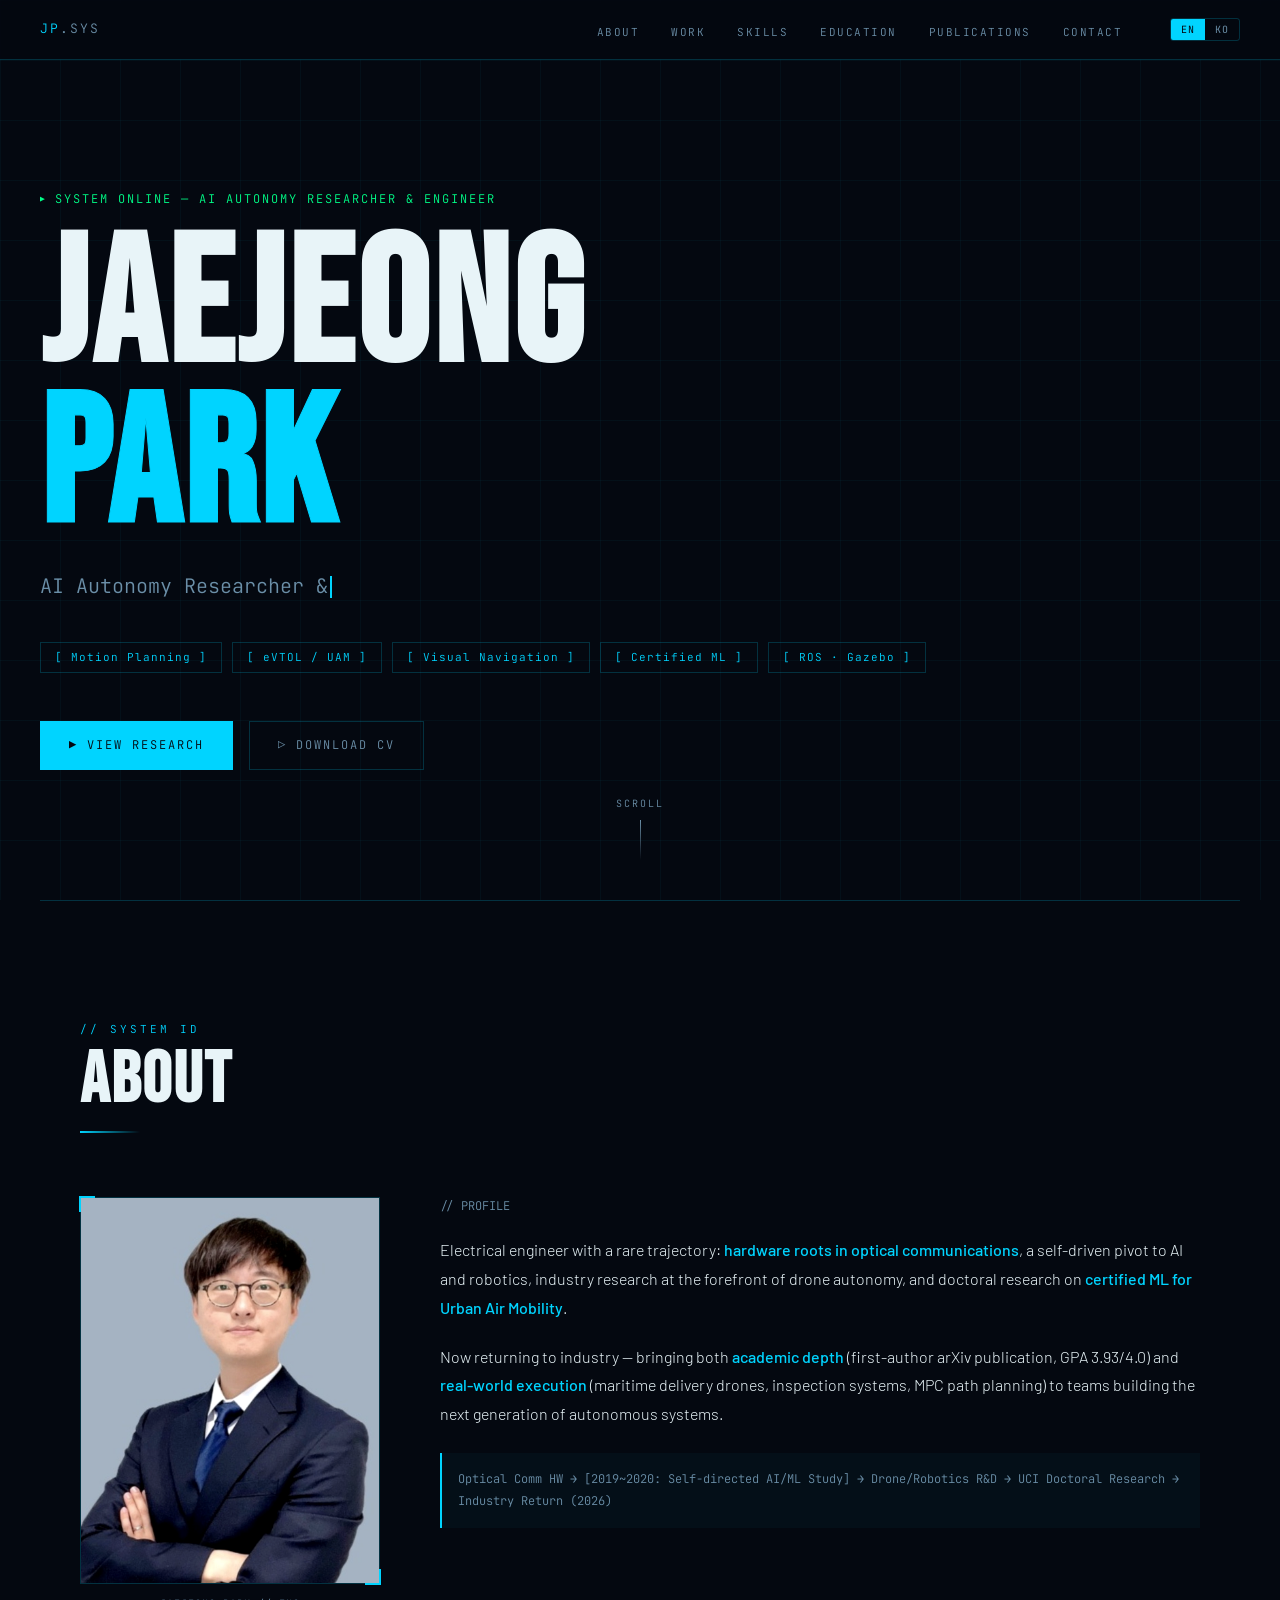
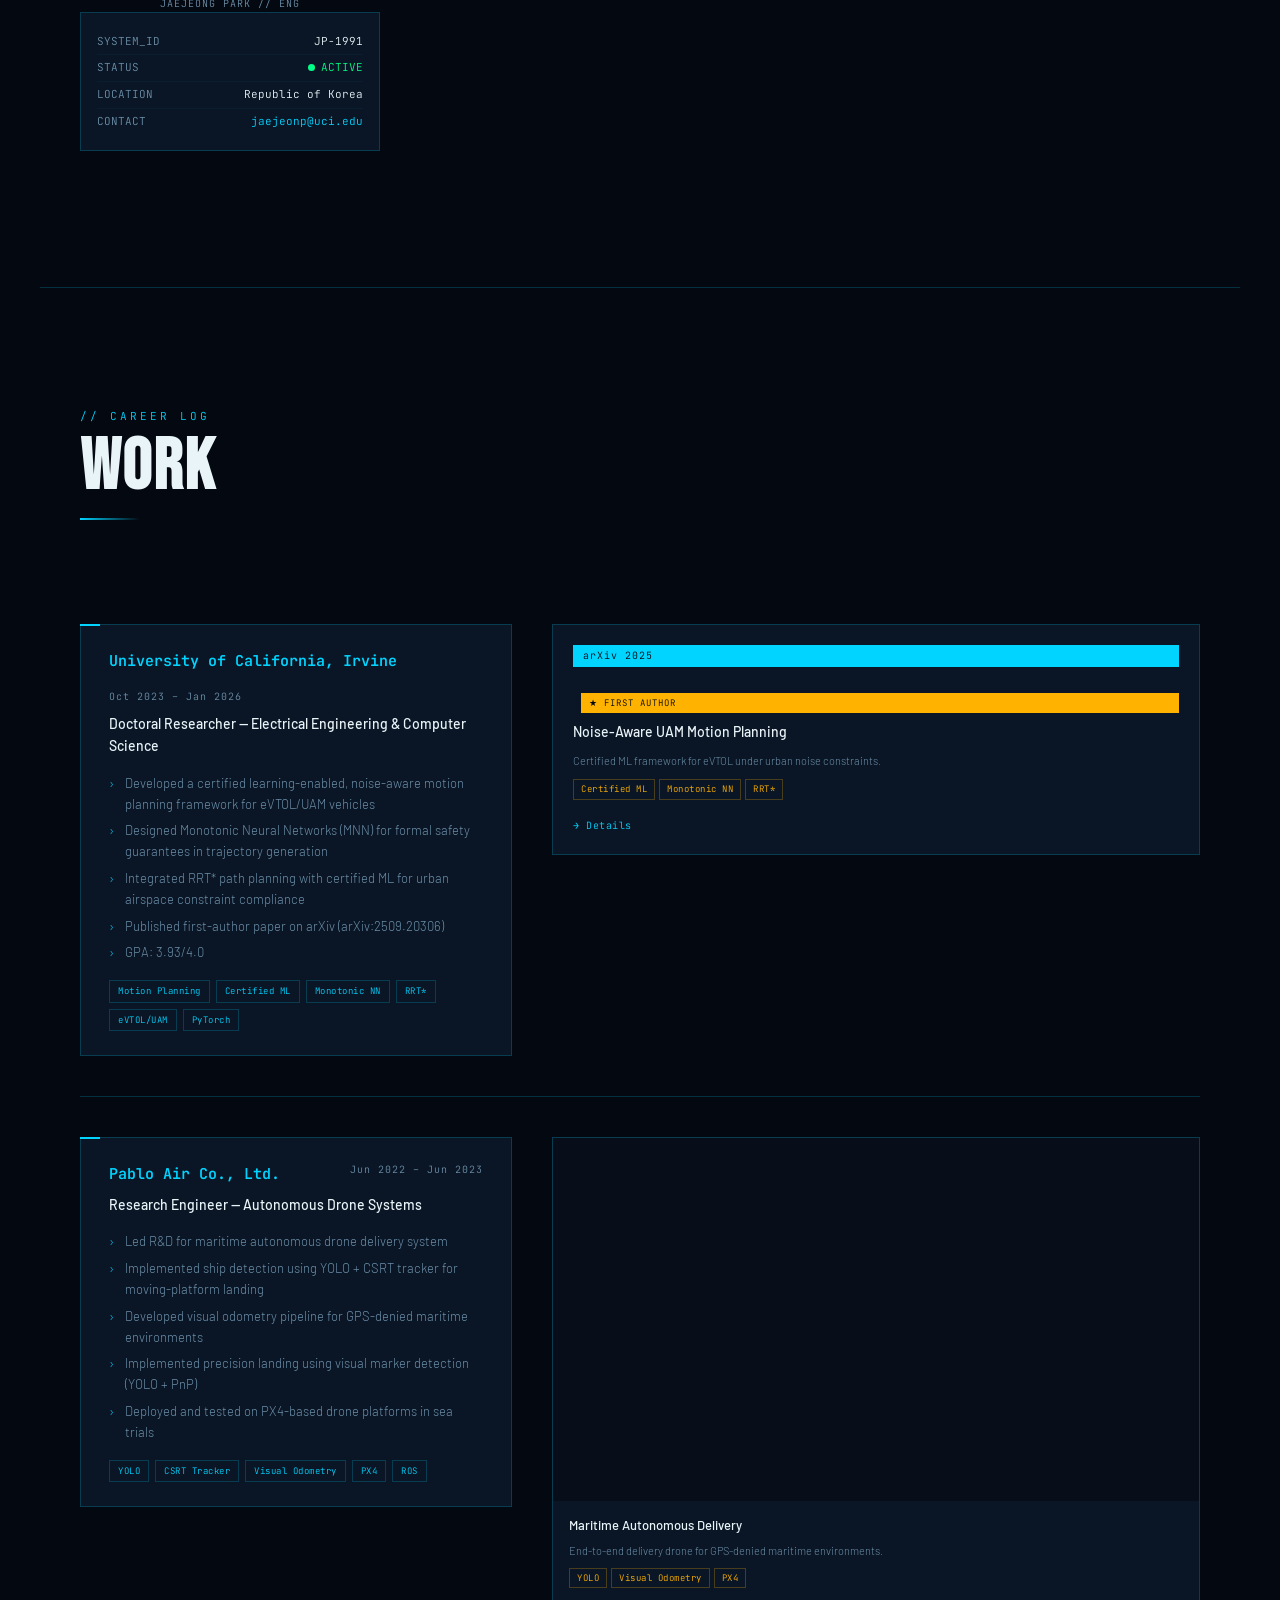
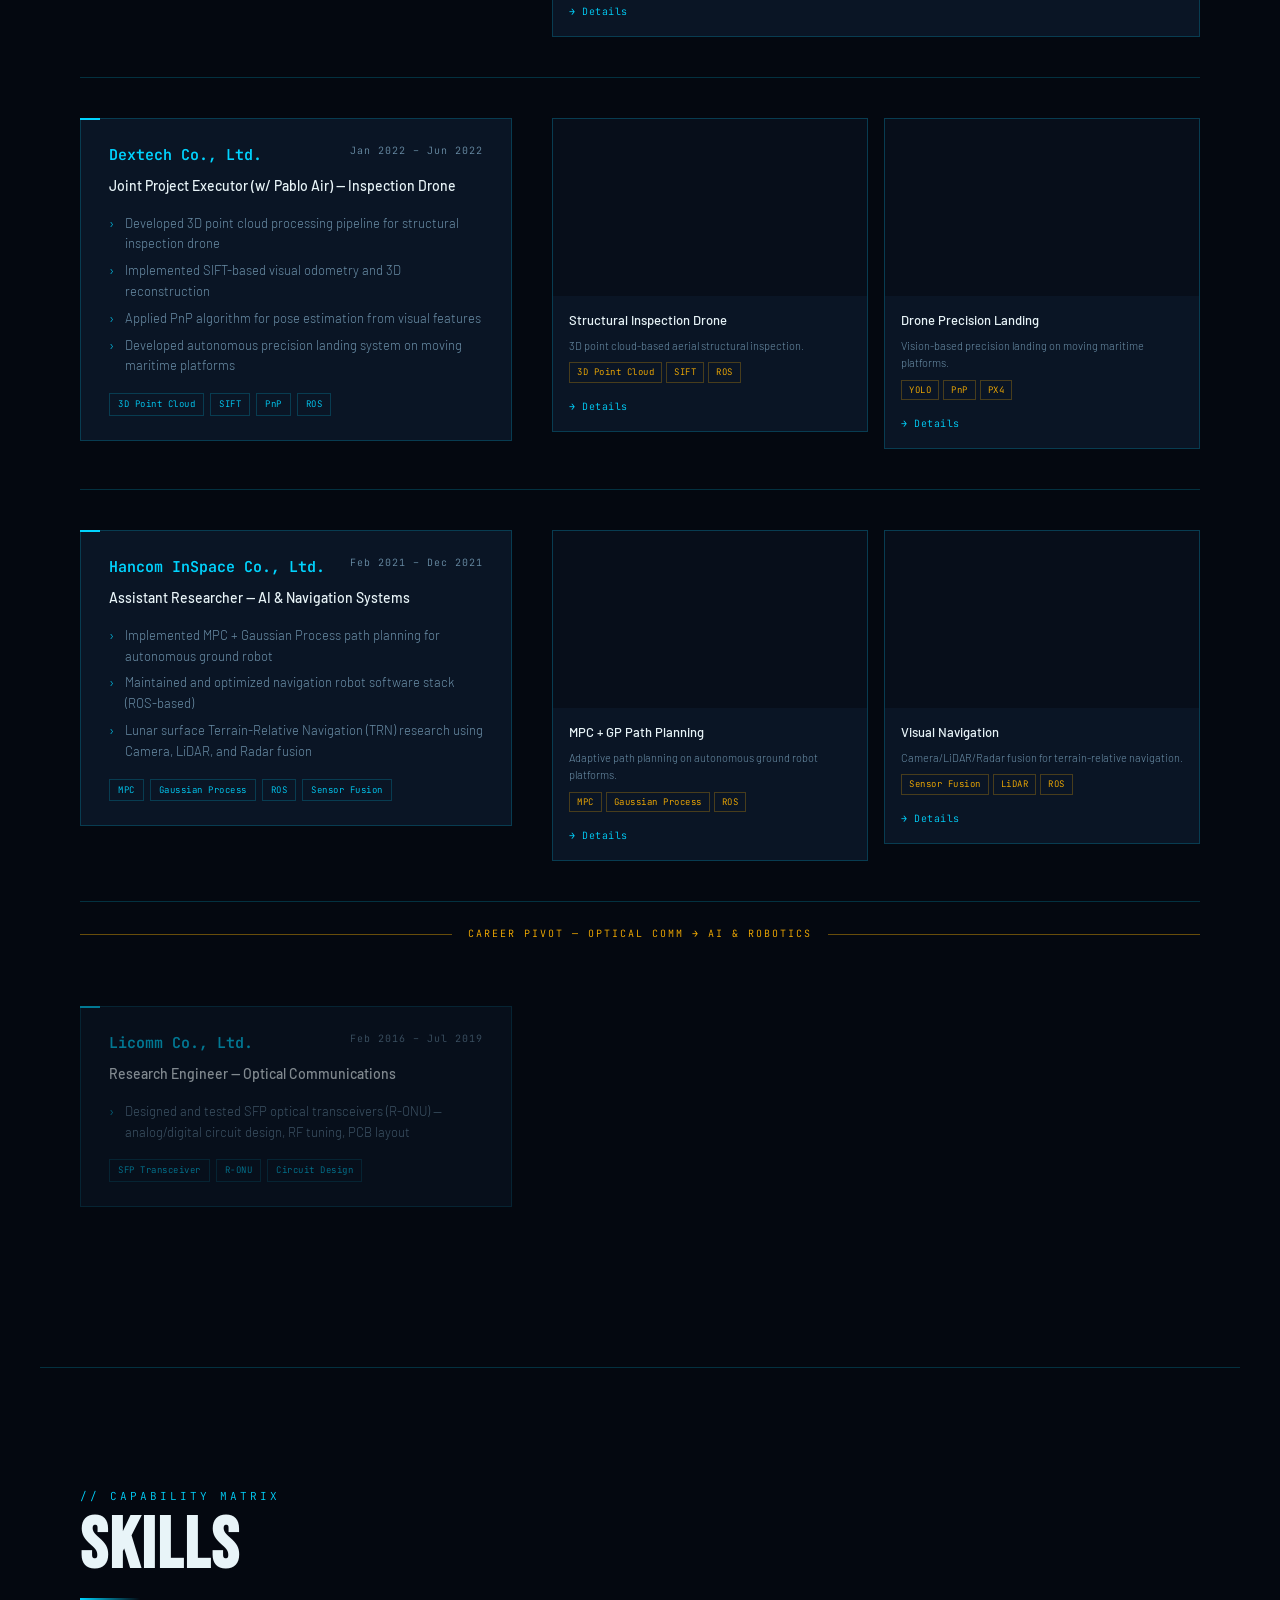
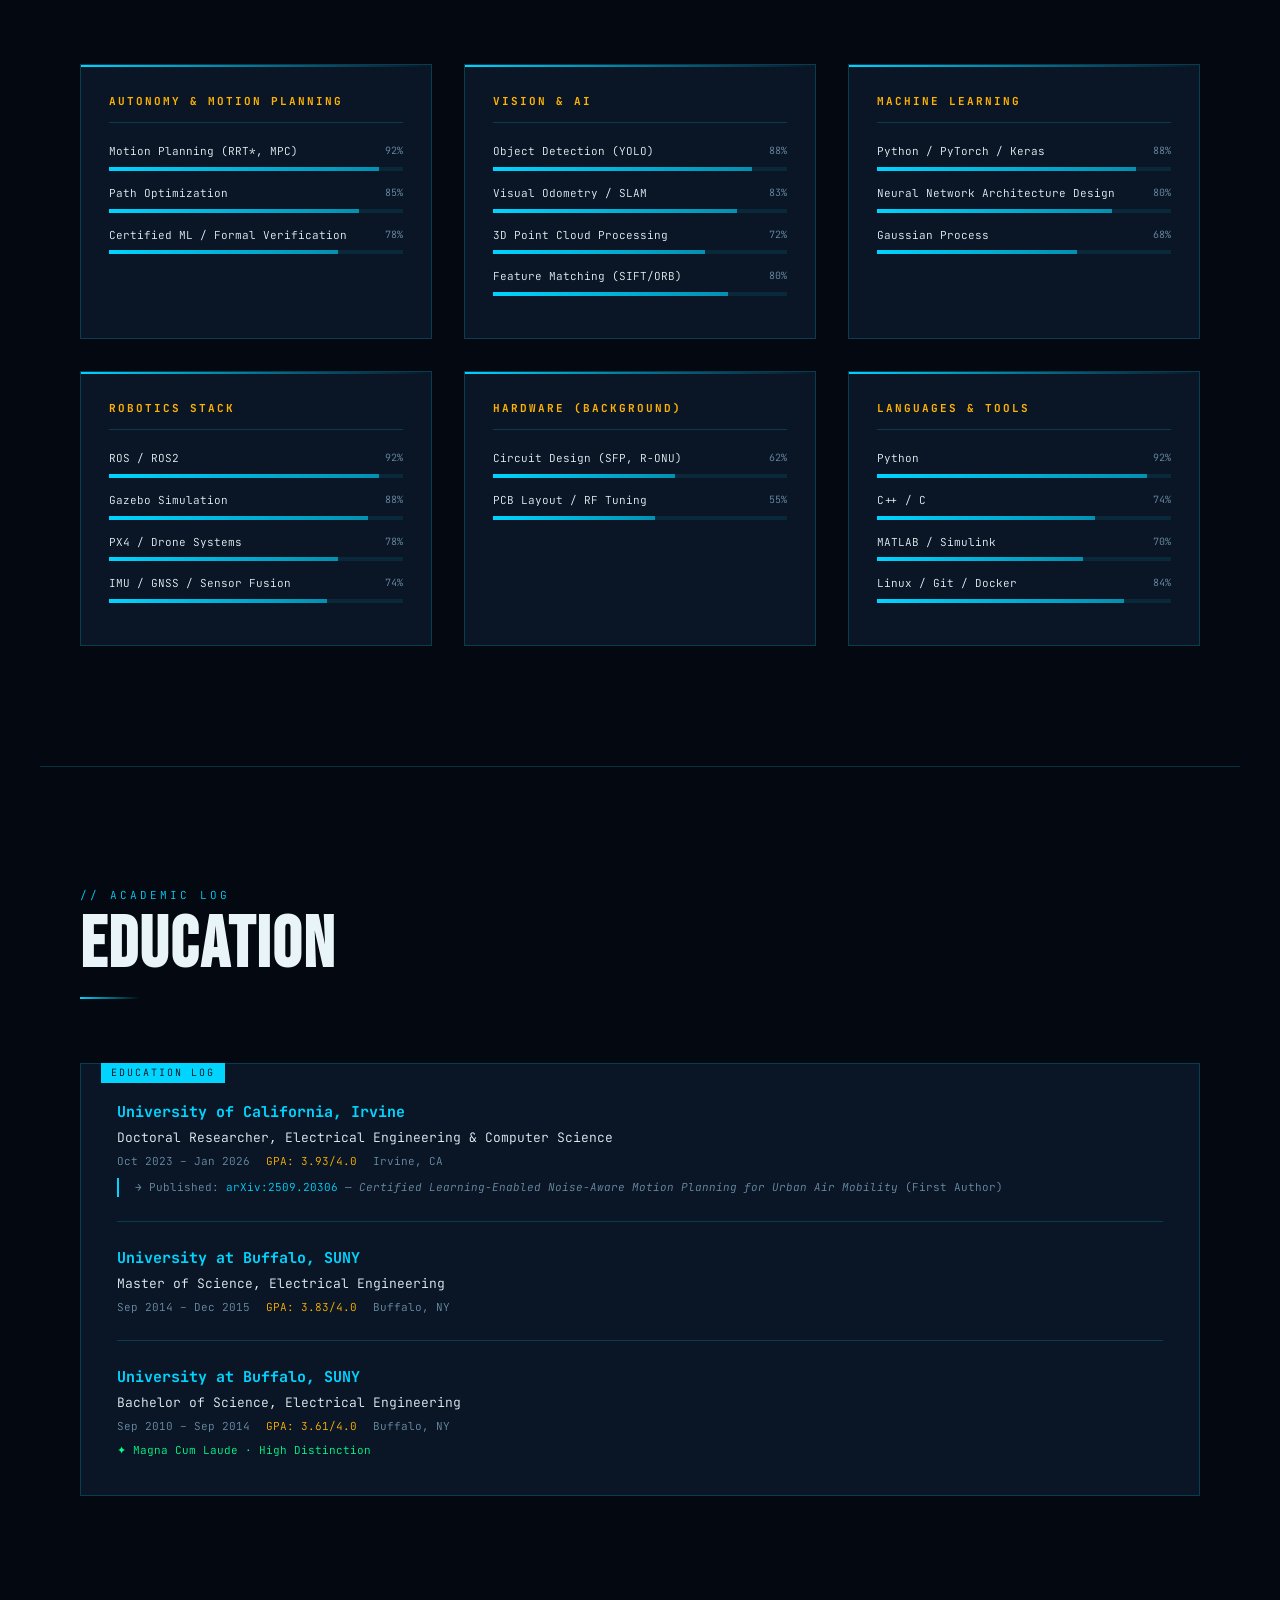
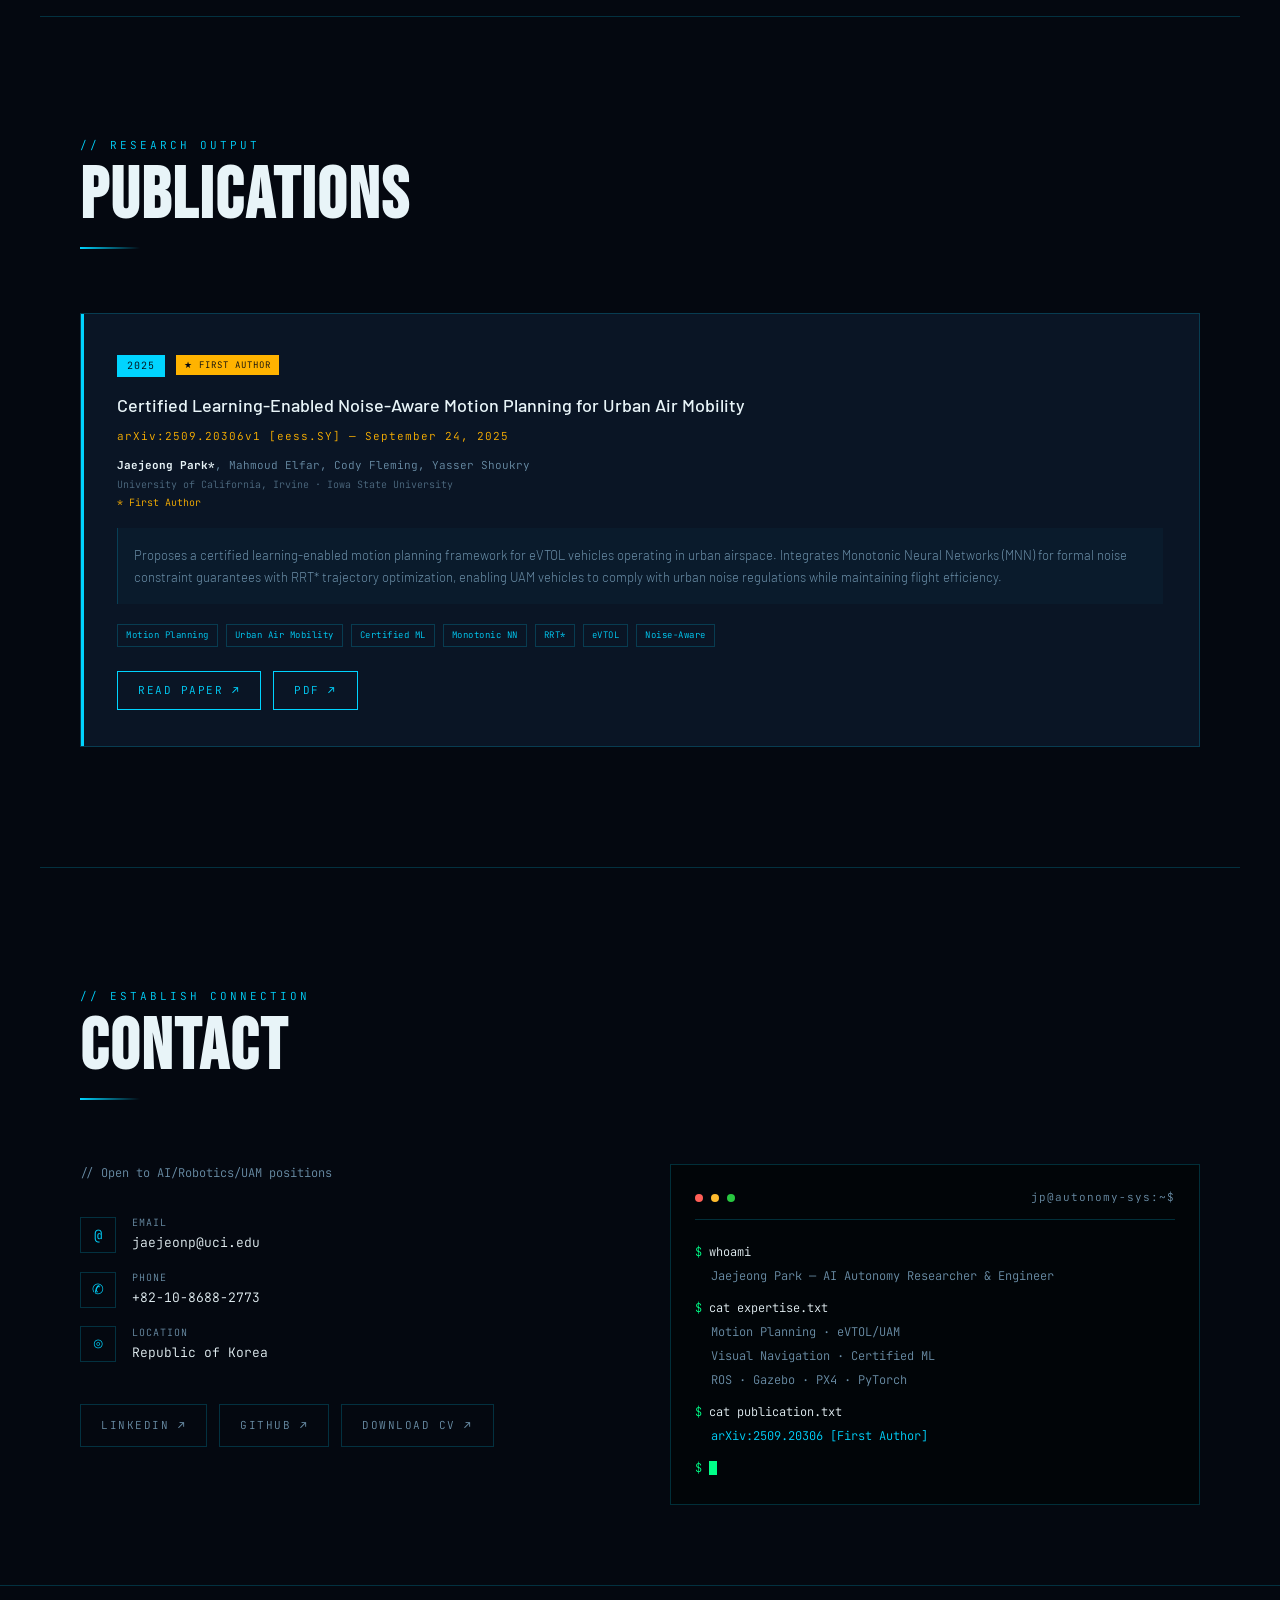
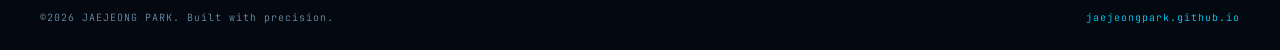
==== commit 8283506d: "Fix Pablo Air employment period to Jun 2022 - Jun 2023" ====
--- a/index.html
+++ b/index.html
@@ -193,7 +193,7 @@
 
         <div class="work-projects">
           <!-- UCI: paper link card (no video) -->
-          <a class="proj-card proj-card--paper" href="projects/uam-motion-planning.html" aria-label="UAM Motion Planning project detail">
+          <a class="proj-card proj-card--paper" href="https://arxiv.org/abs/2509.20306" target="_blank" rel="noopener noreferrer" aria-label="UAM Motion Planning — arXiv paper">
             <div class="proj-card-paper-inner">
               <span class="pub-year-badge">arXiv 2025</span>
               <span class="pub-first-author" data-en="★ FIRST AUTHOR" data-ko="★ 제1저자">★ FIRST AUTHOR</span>
@@ -215,7 +215,7 @@
         <div class="work-info">
           <div class="exp-header">
             <span class="exp-company">Pablo Air Co., Ltd.</span>
-            <span class="exp-period">Jun 2022 – Mar 2023</span>
+            <span class="exp-period">Jun 2022 – Jun 2023</span>
           </div>
           <div class="exp-role" data-en="Research Engineer — Autonomous Drone Systems" data-ko="연구 엔지니어 — 자율 드론 시스템">Research Engineer — Autonomous Drone Systems</div>
           <ul class="exp-details">
@@ -334,7 +334,7 @@
         <div class="work-projects">
           <a class="proj-card" href="projects/mpc-gp-pathplanning.html" aria-label="MPC+GP Path Planning project detail">
             <div class="proj-card-media">
-              <video class="proj-video" src="assets/projects/mpc-gp/04 - 주행테스트.mp4" muted loop playsinline preload="metadata"></video>
+              <video class="proj-video" src="assets/projects/mpc-gp/main.mp4" muted loop playsinline preload="metadata"></video>
             </div>
             <div class="proj-card-body">
               <p class="proj-card-title" data-en="MPC + GP Path Planning" data-ko="MPC + GP 경로 계획">MPC + GP Path Planning</p>
@@ -350,7 +350,7 @@
 
           <a class="proj-card" href="projects/visual-navigation.html" aria-label="Visual Navigation project detail">
             <div class="proj-card-media">
-              <video class="proj-video" src="assets/projects/visual-nav/07 - visual navigation.mp4" muted loop playsinline preload="metadata"></video>
+              <video class="proj-video" src="assets/projects/visual-nav/04_pointcloud.mp4" muted loop playsinline preload="metadata"></video>
             </div>
             <div class="proj-card-body">
               <p class="proj-card-title" data-en="Visual Navigation" data-ko="비주얼 내비게이션">Visual Navigation</p>
@@ -857,6 +857,10 @@
       var video = card.querySelector('.proj-video');
       if (!video) return;
       var startTime = parseFloat(video.getAttribute('data-start') || '0');
+      // Show the correct frame as static thumbnail before hover
+      video.addEventListener('loadedmetadata', function() {
+        video.currentTime = startTime;
+      });
       card.addEventListener('mouseenter', function() {
         video.currentTime = startTime;
         video.play();
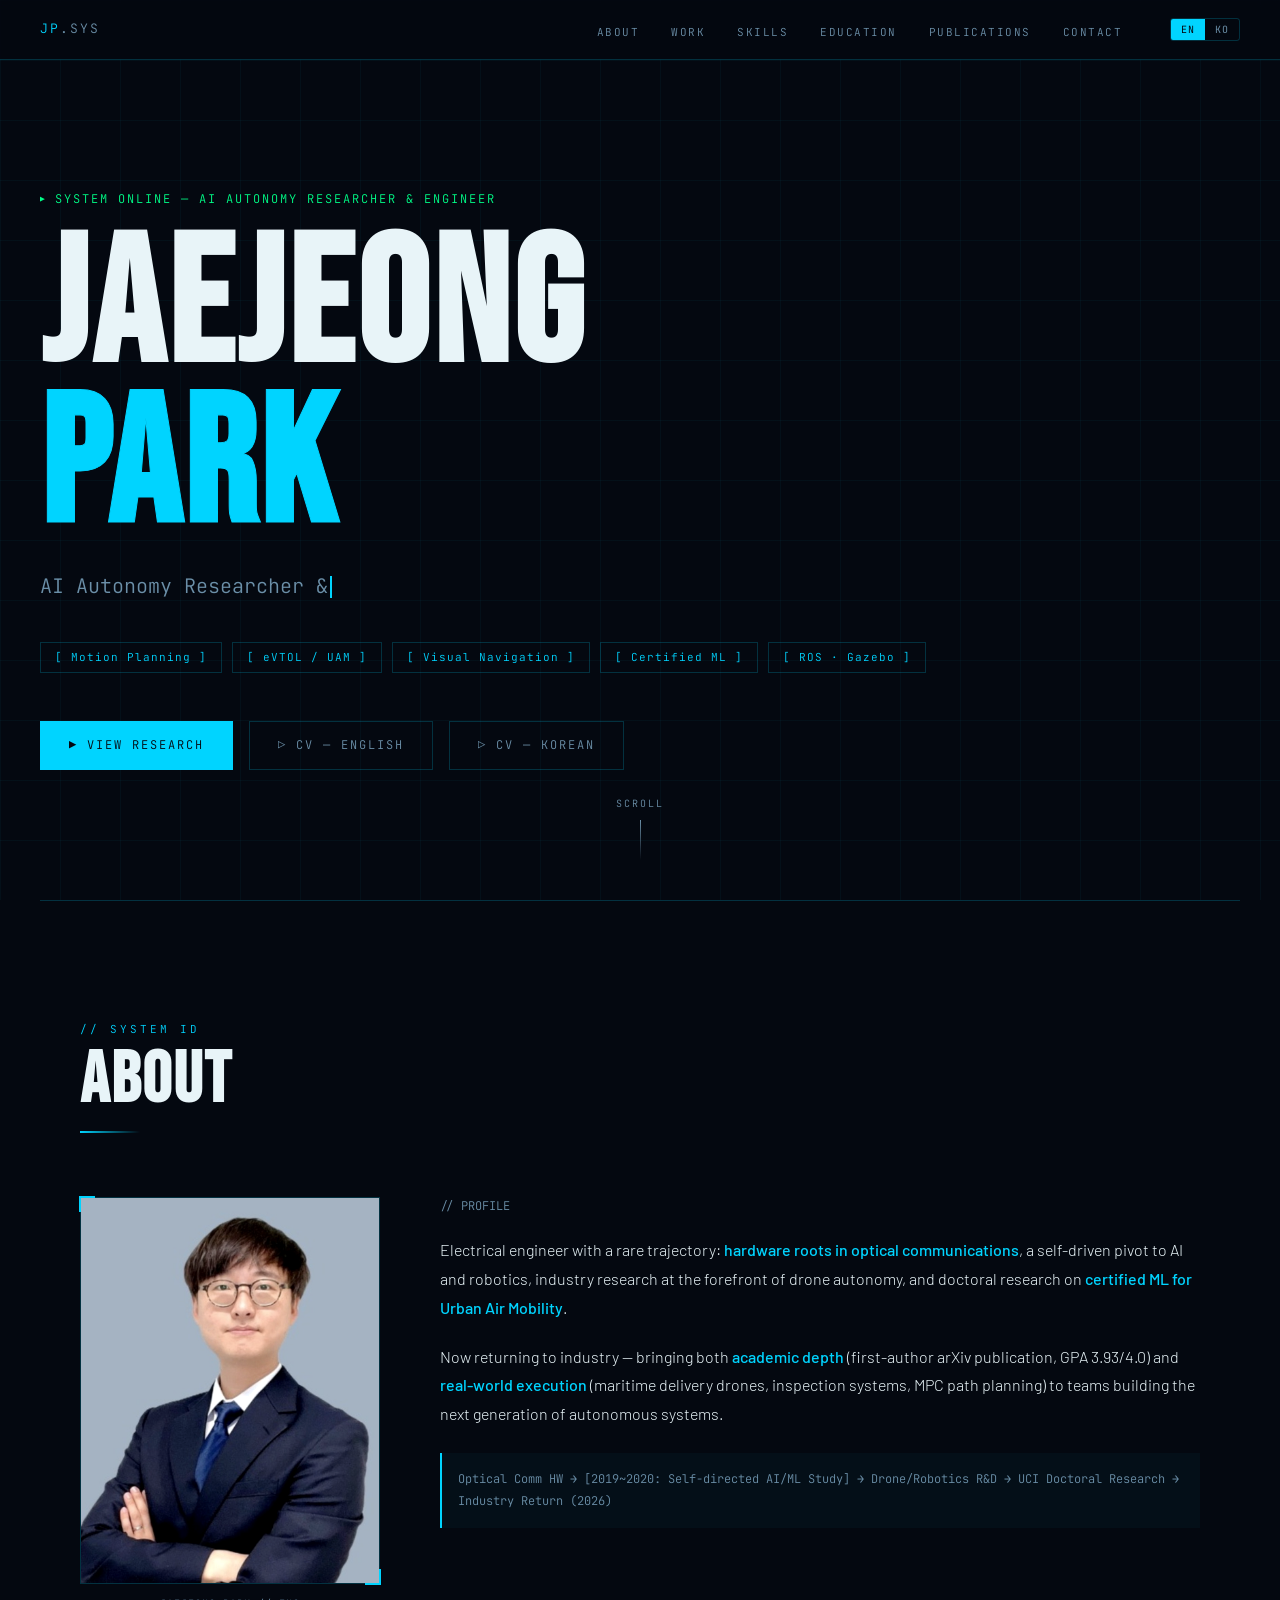
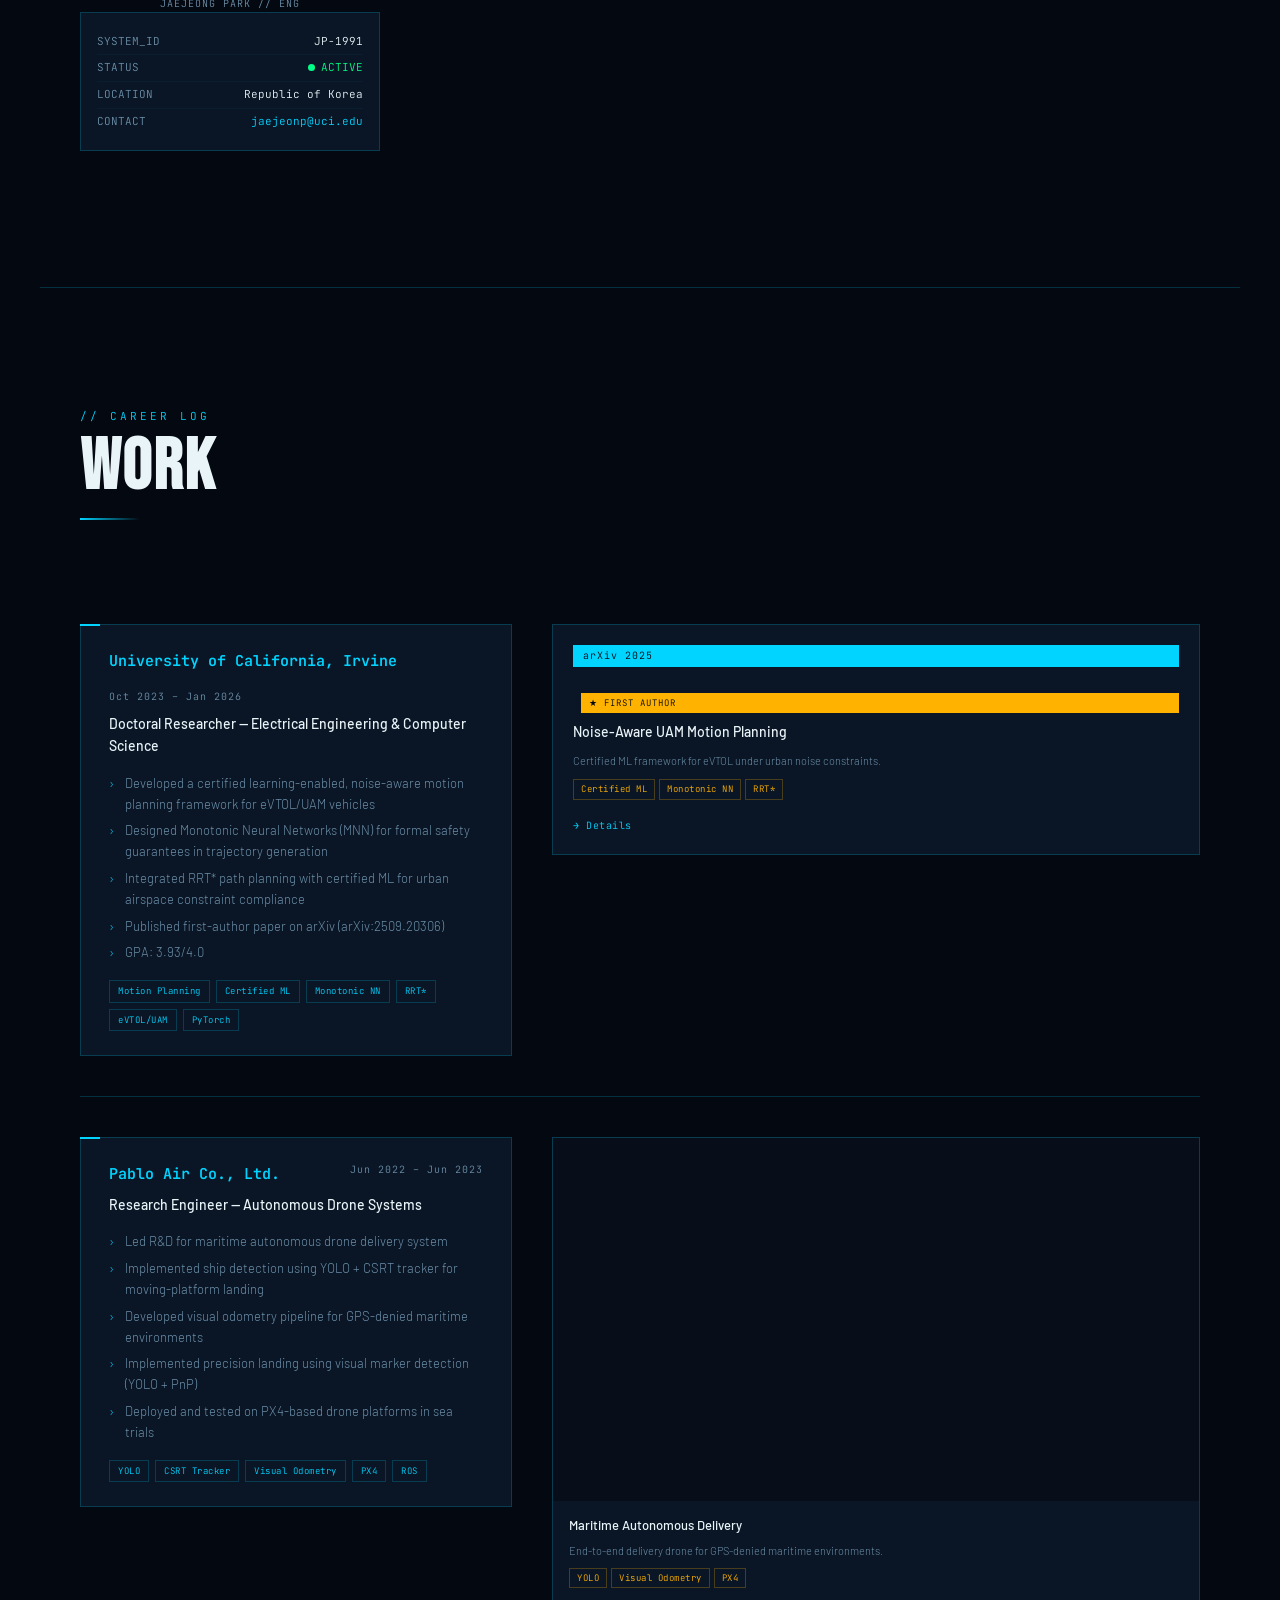
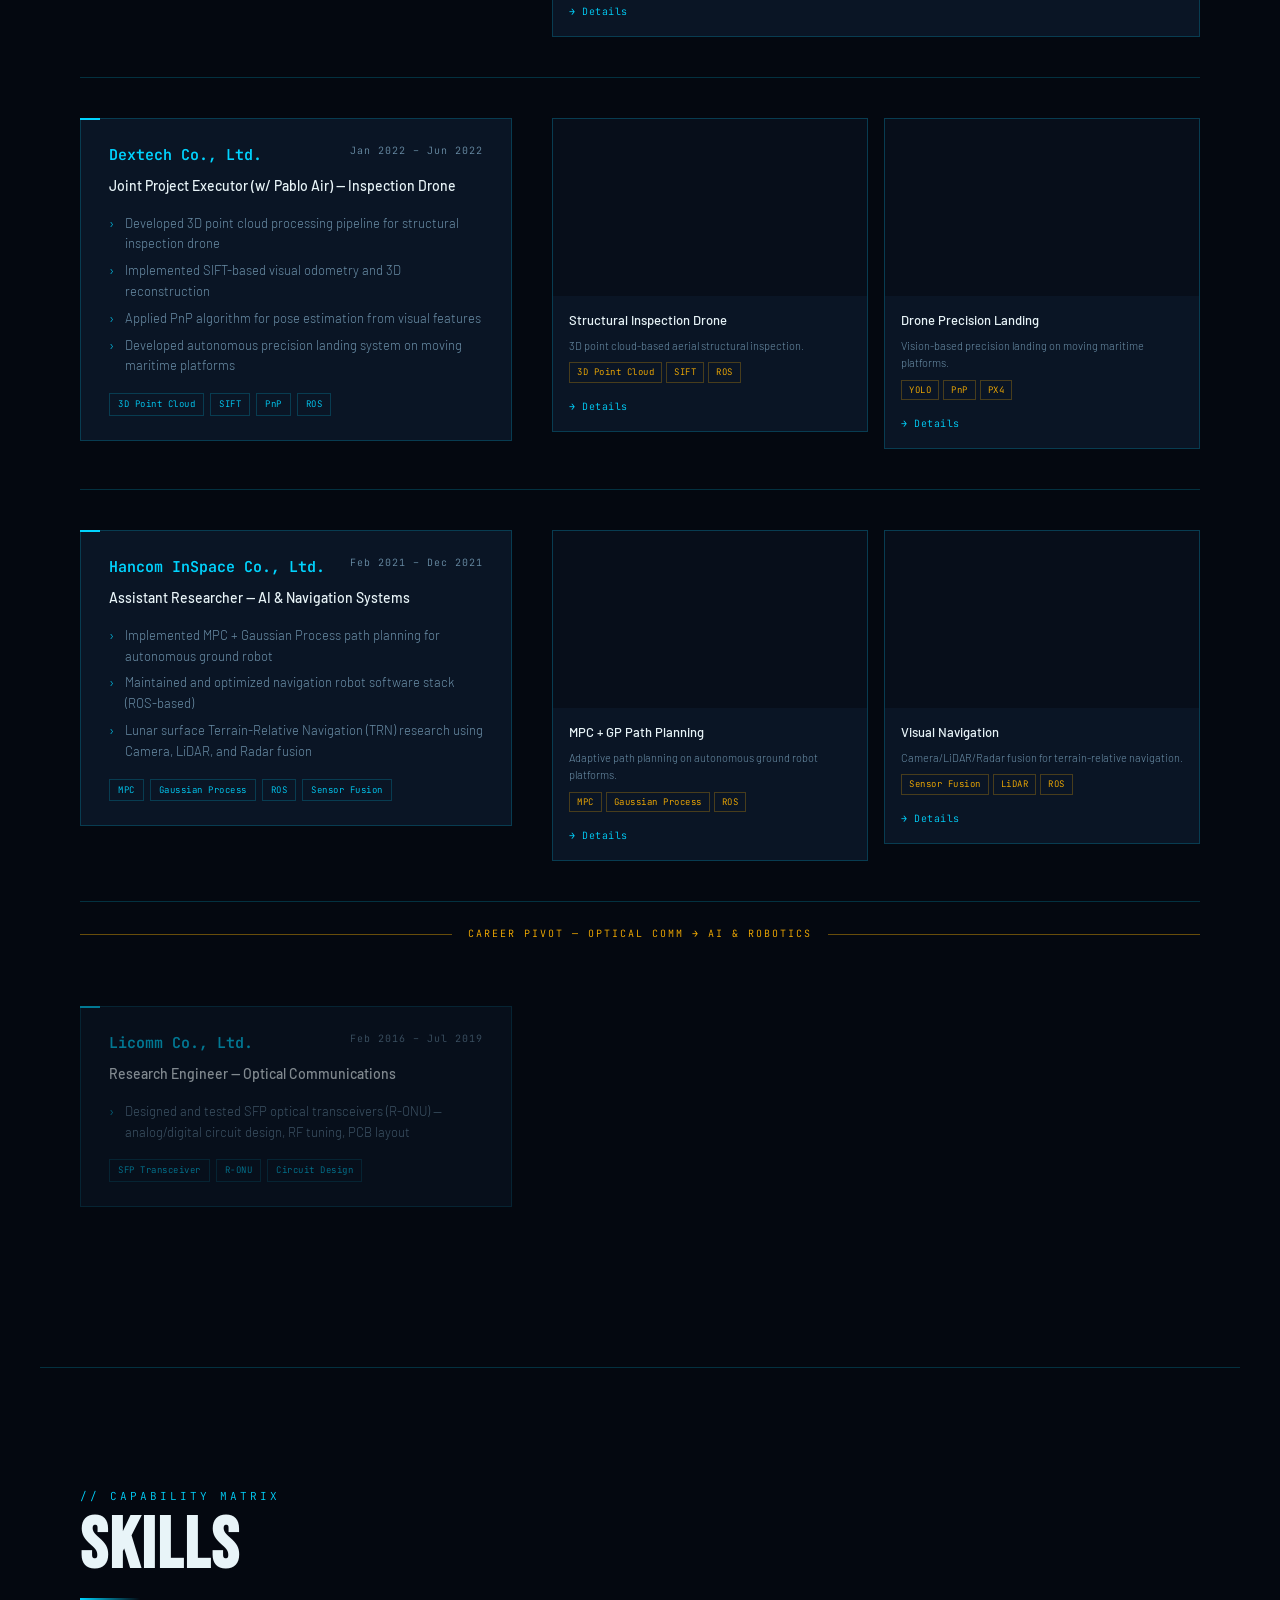
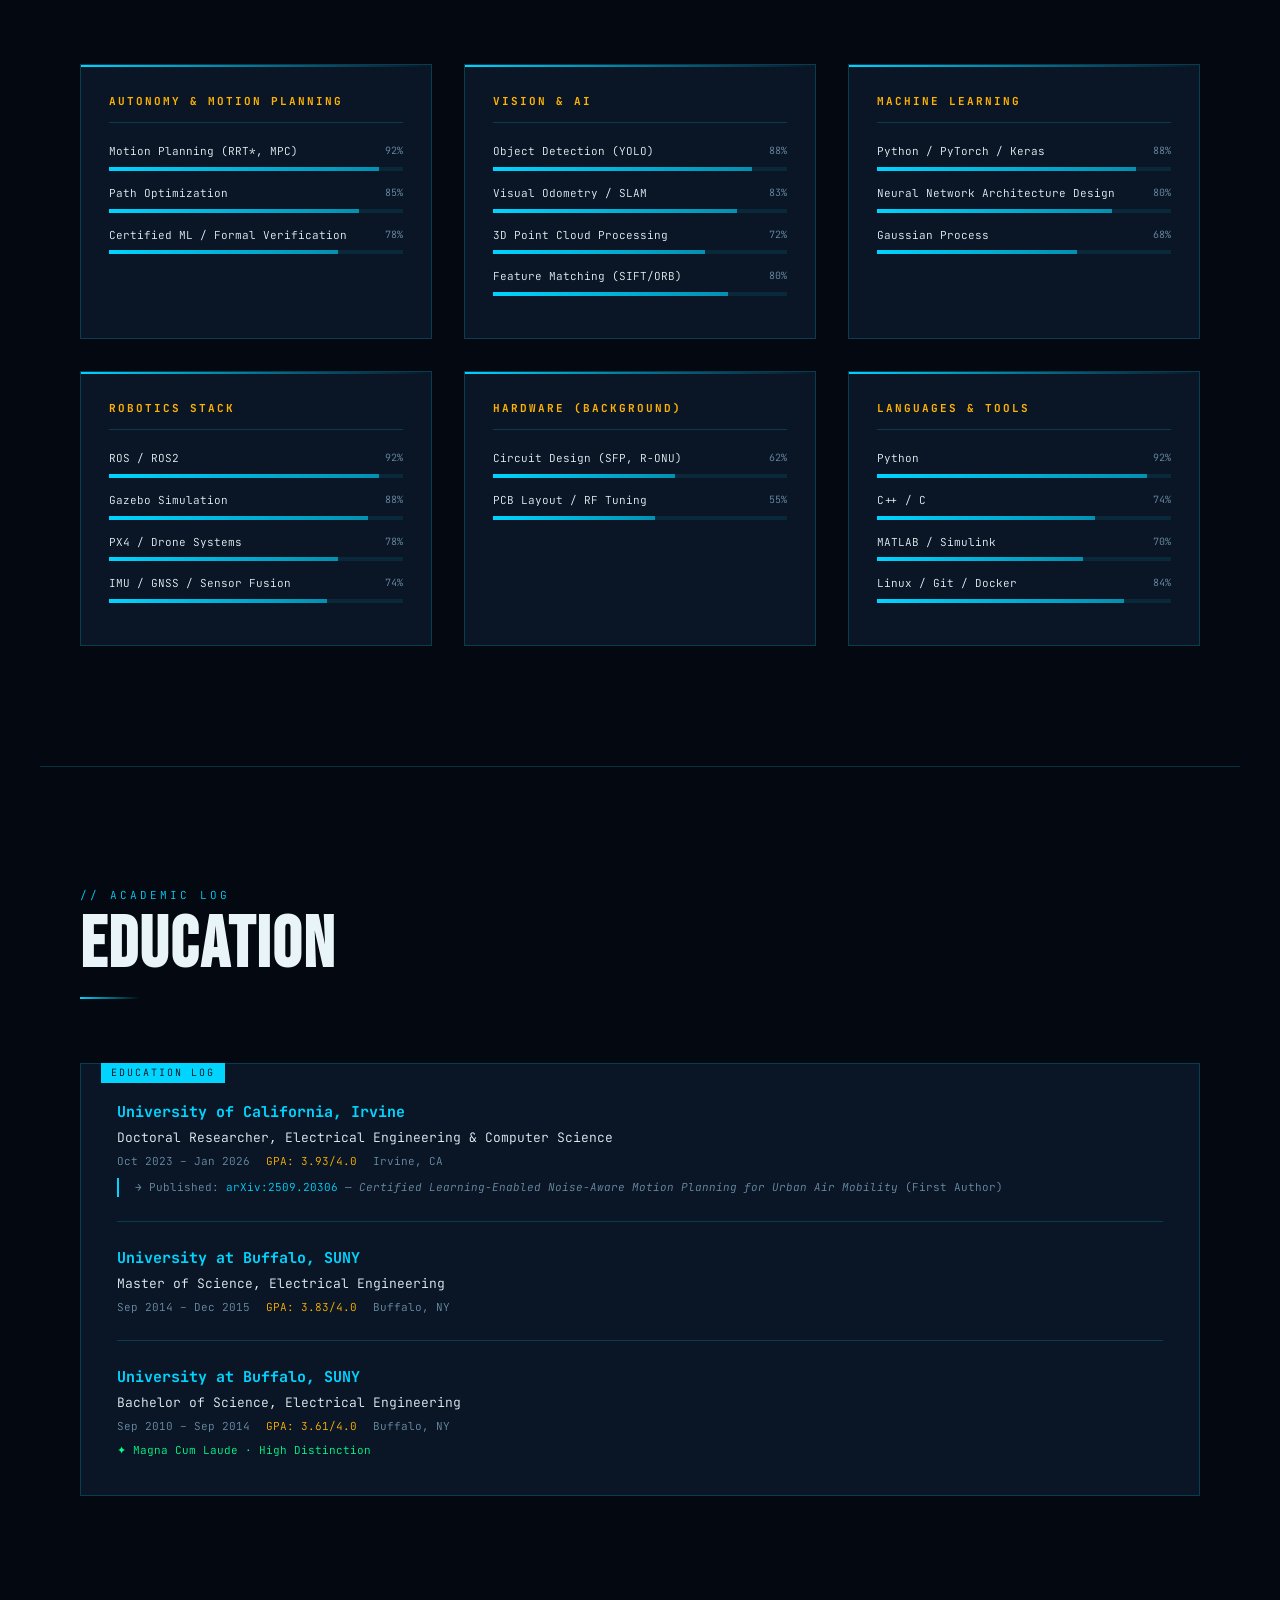
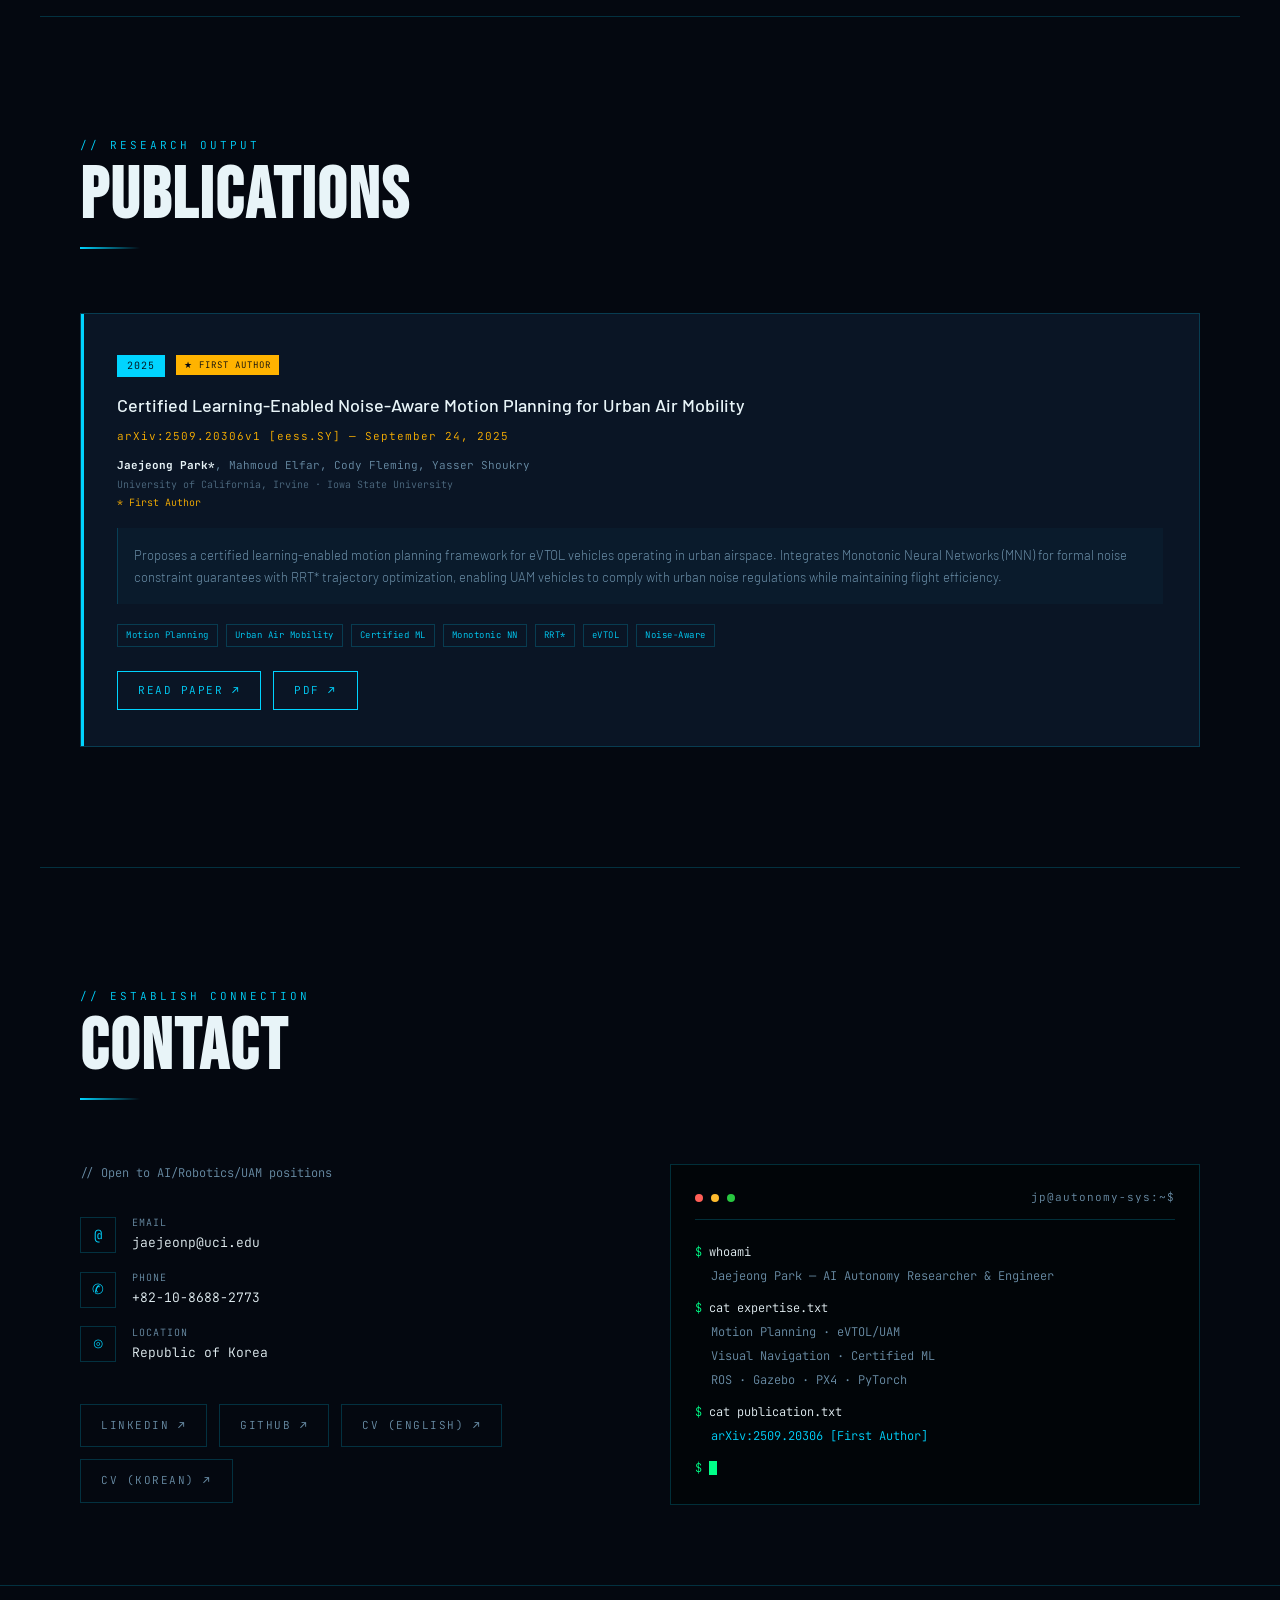
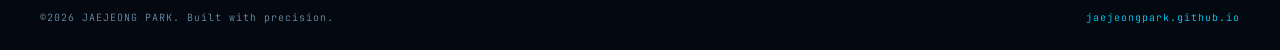
==== commit 4cb4108f: "Update CV PDFs to latest and split download links into EN/KO versions" ====
--- a/index.html
+++ b/index.html
@@ -80,7 +80,9 @@
         <a href="#publications" class="btn-primary"
            data-en="▶ VIEW RESEARCH" data-ko="▶ 연구 보기">▶ VIEW RESEARCH</a>
         <a href="cv/jaejeong_park_cv.pdf" class="btn-secondary" target="_blank" rel="noopener"
-           data-en="▷ DOWNLOAD CV" data-ko="▷ CV 다운로드">▷ DOWNLOAD CV</a>
+           data-en="▷ CV — ENGLISH" data-ko="▷ CV — 영문판">▷ CV — ENGLISH</a>
+        <a href="cv/jaejeong_park_cv_ko.pdf" class="btn-secondary" target="_blank" rel="noopener"
+           data-en="▷ CV — KOREAN" data-ko="▷ CV — 한글판">▷ CV — KOREAN</a>
       </div>
     </div>
 
@@ -795,7 +797,9 @@
           <a href="https://github.com/jaejeongpark" target="_blank" rel="noopener"
              class="contact-link-btn" data-en="GitHub ↗" data-ko="깃허브 ↗">GitHub ↗</a>
           <a href="cv/jaejeong_park_cv.pdf" target="_blank" rel="noopener"
-             class="contact-link-btn" data-en="Download CV ↗" data-ko="CV 다운로드 ↗">Download CV ↗</a>
+             class="contact-link-btn" data-en="CV (English) ↗" data-ko="CV 영문판 ↗">CV (English) ↗</a>
+          <a href="cv/jaejeong_park_cv_ko.pdf" target="_blank" rel="noopener"
+             class="contact-link-btn" data-en="CV (Korean) ↗" data-ko="CV 한글판 ↗">CV (Korean) ↗</a>
         </div>
       </div>
 
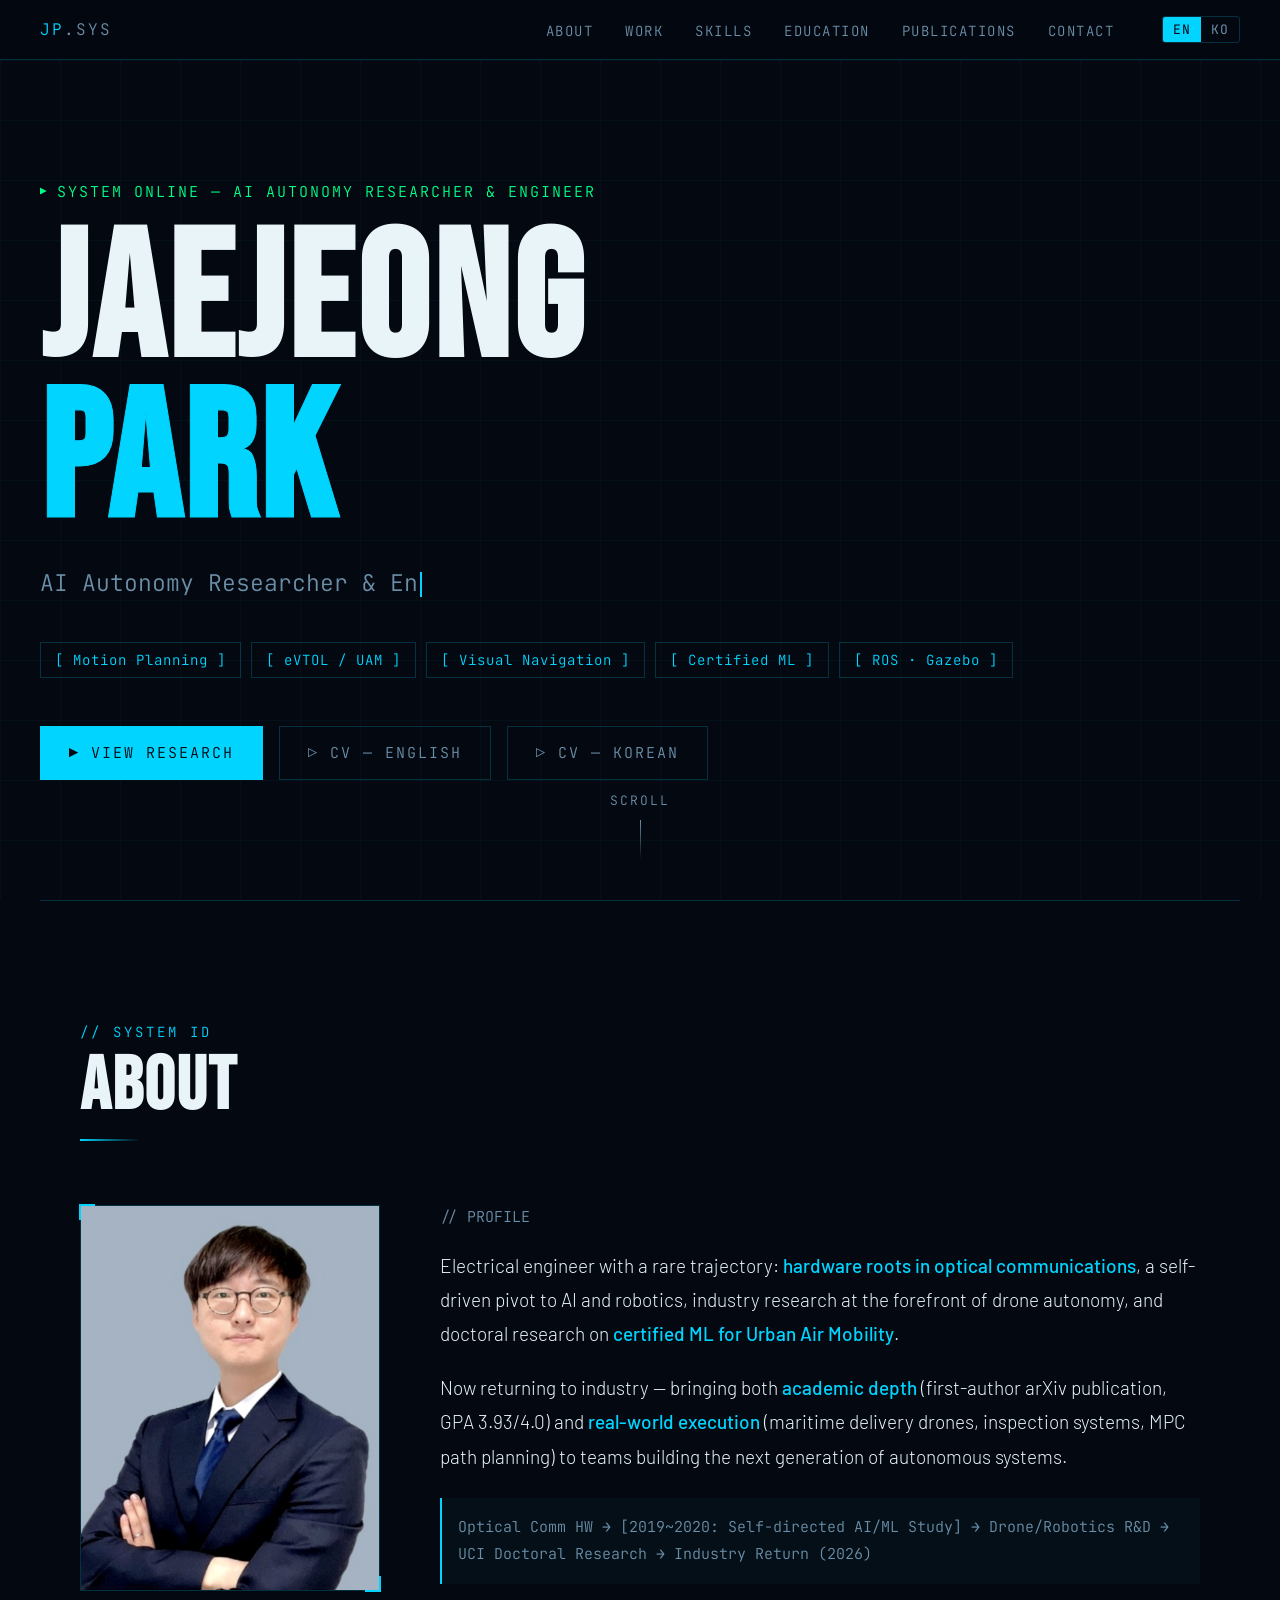
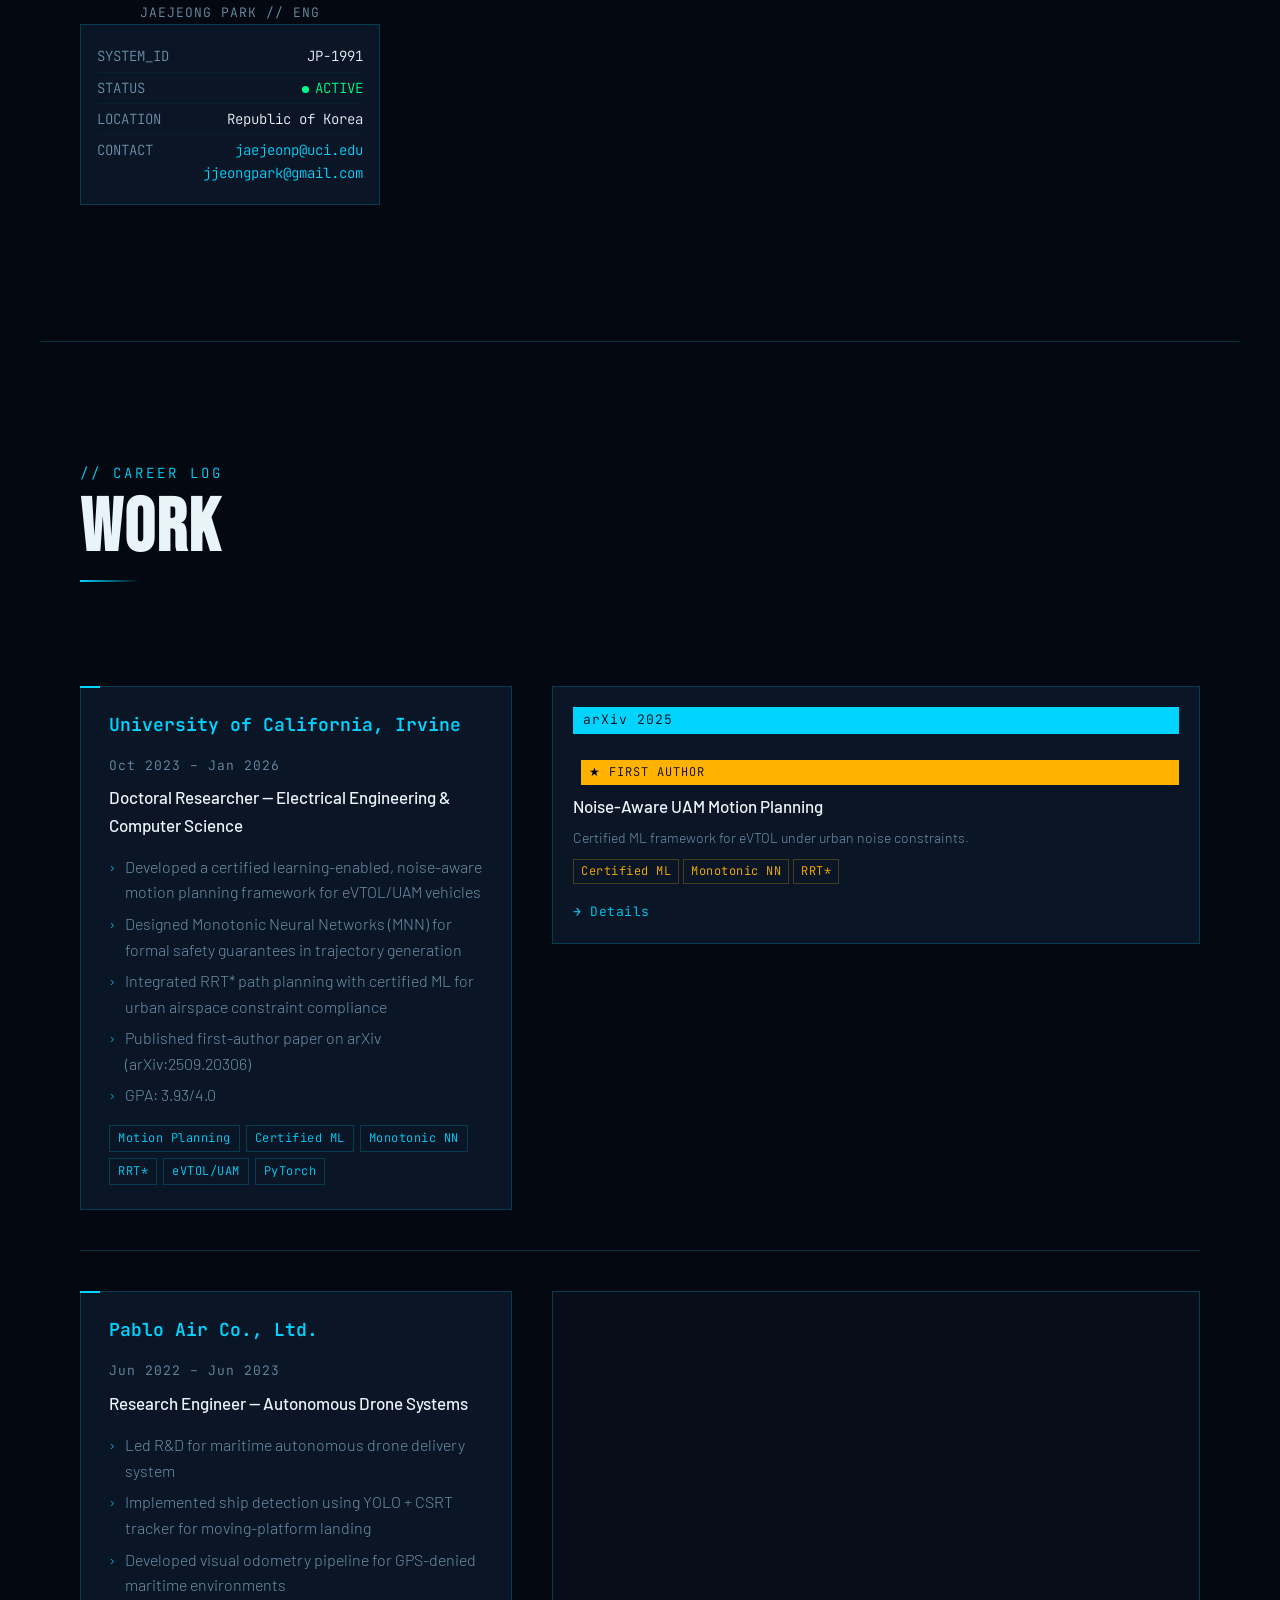
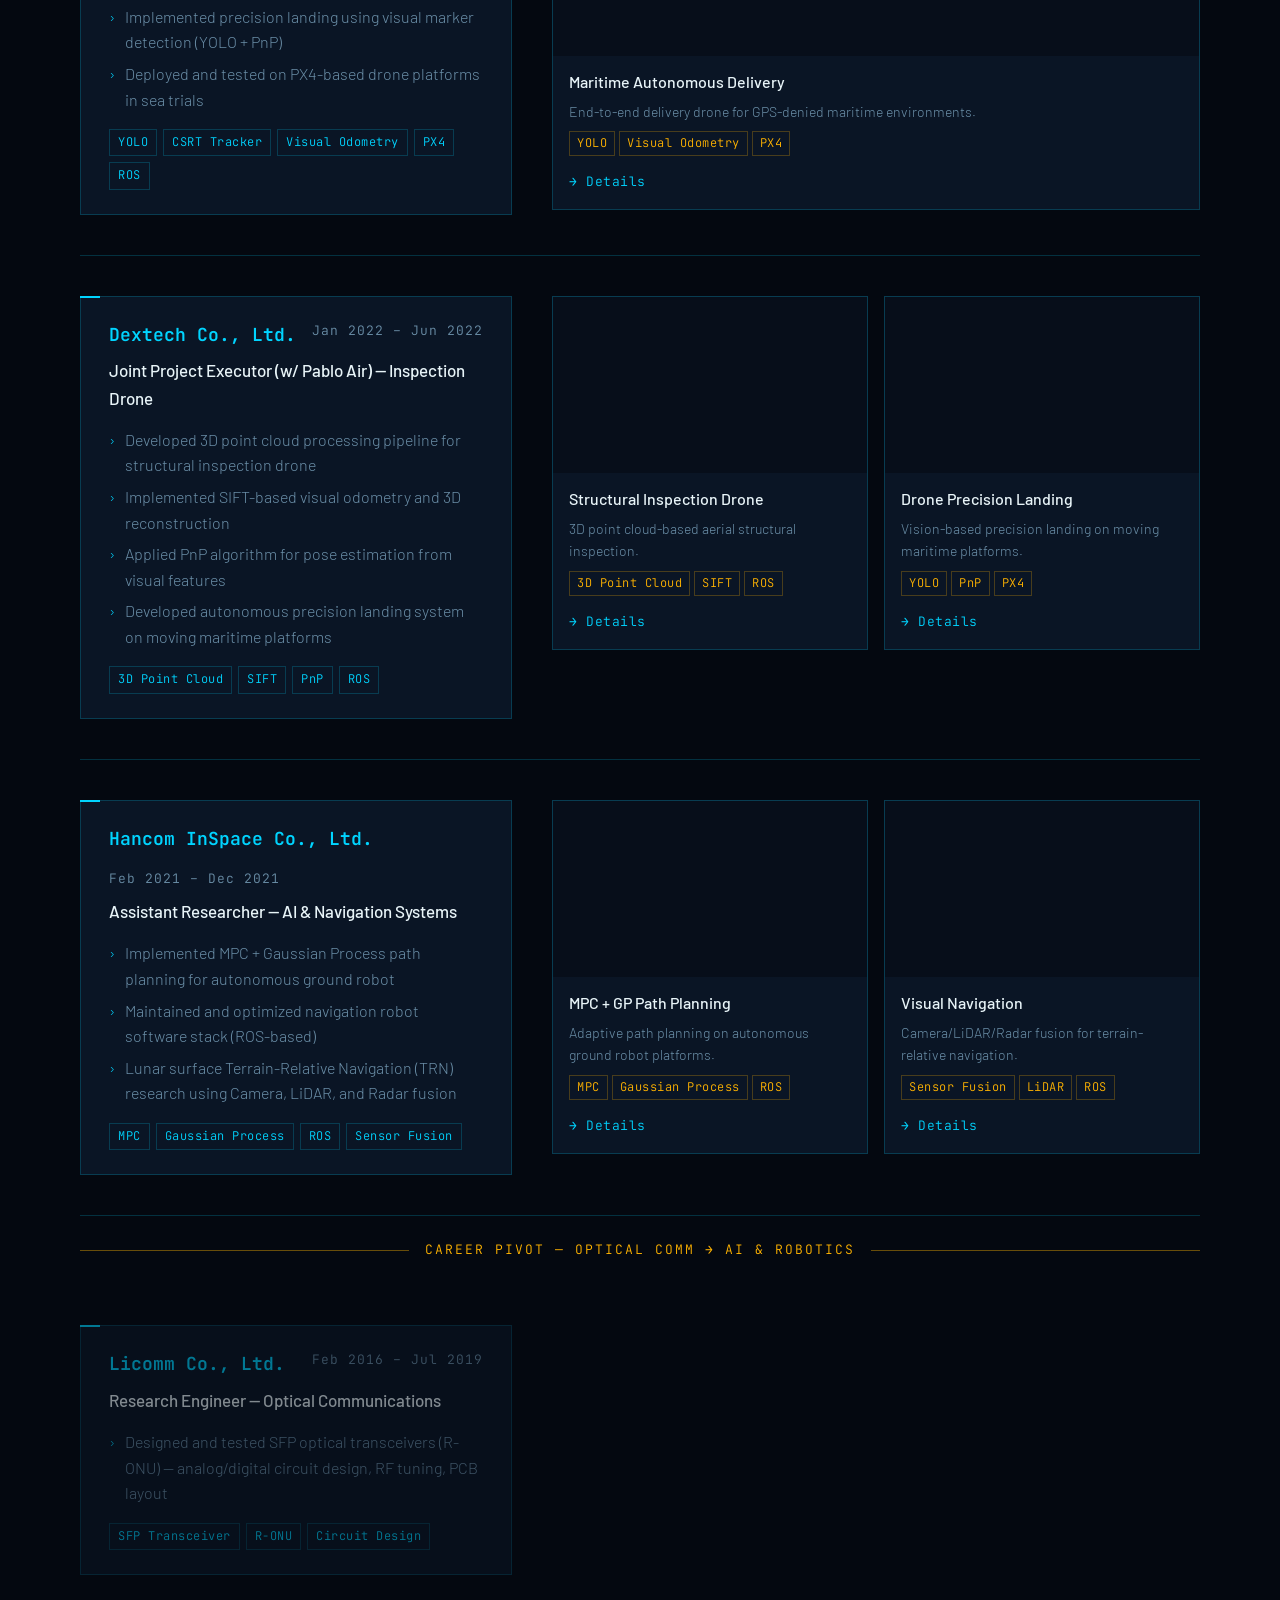
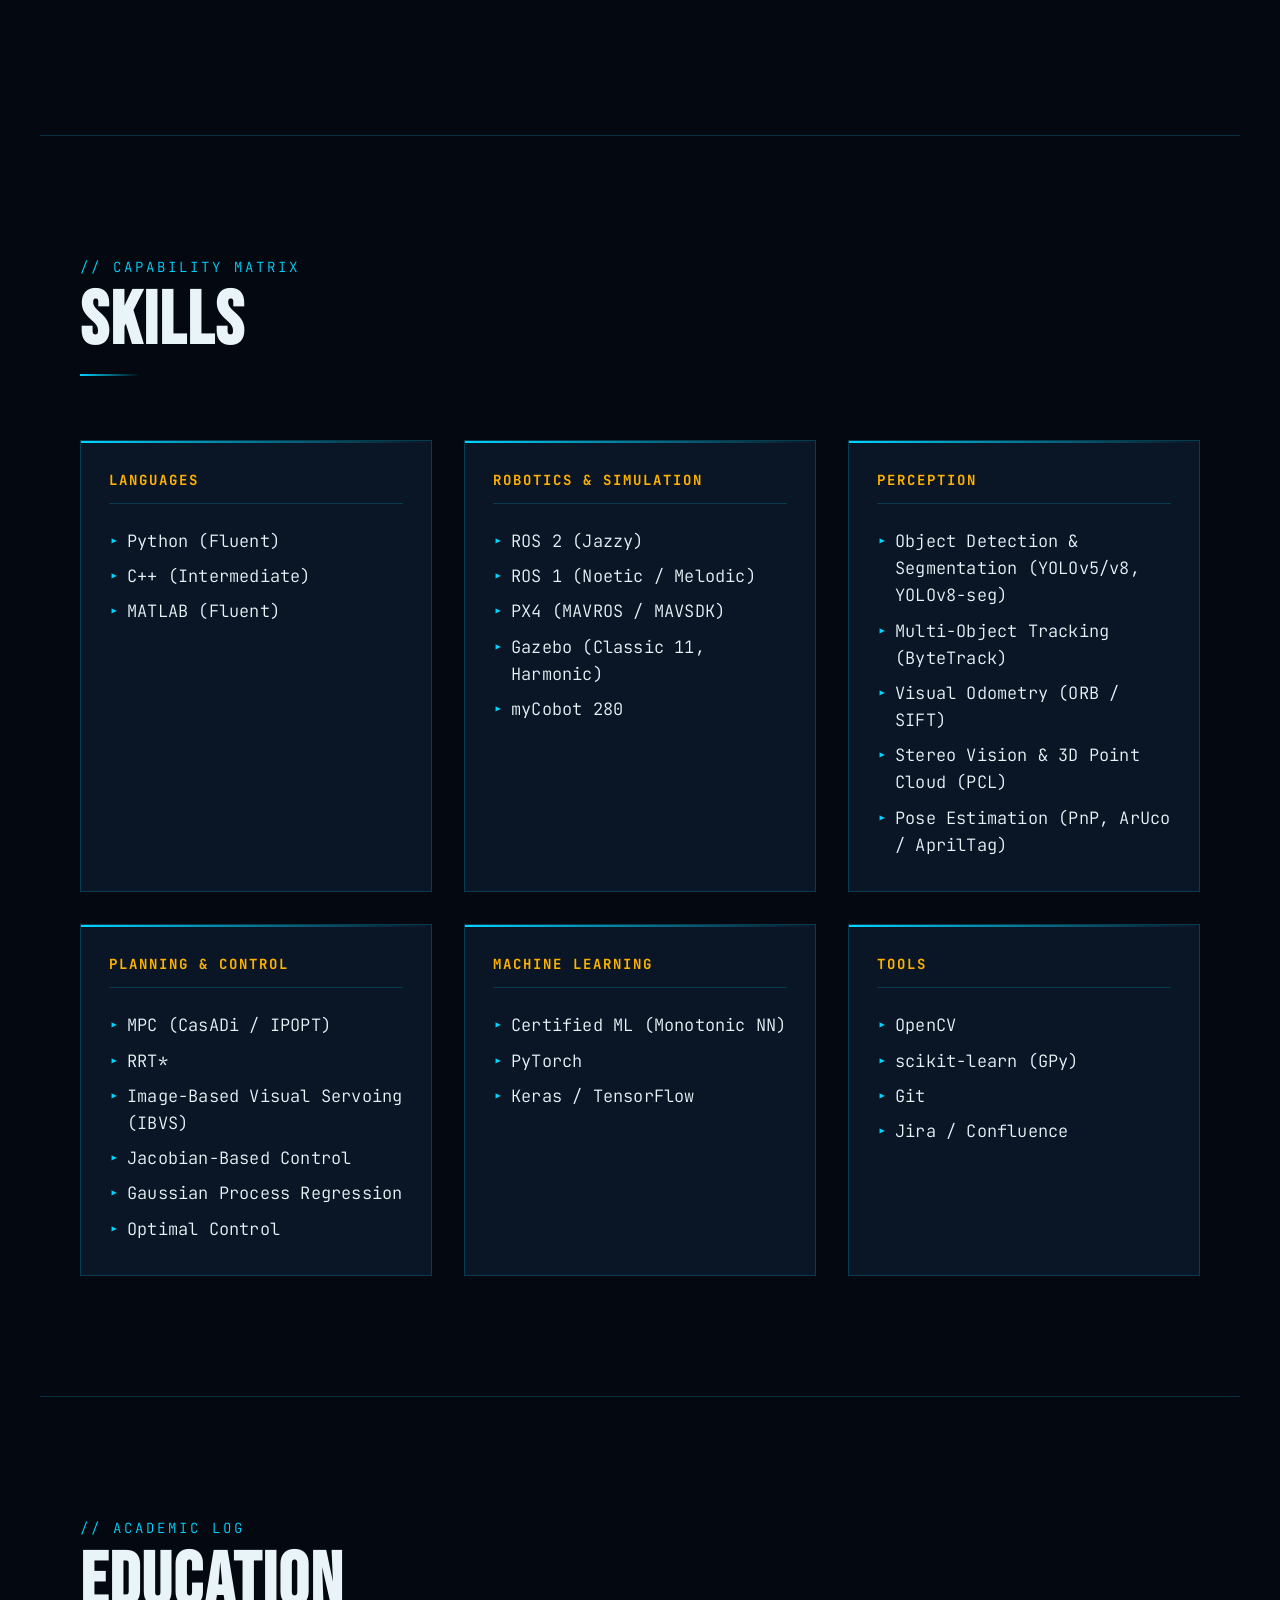
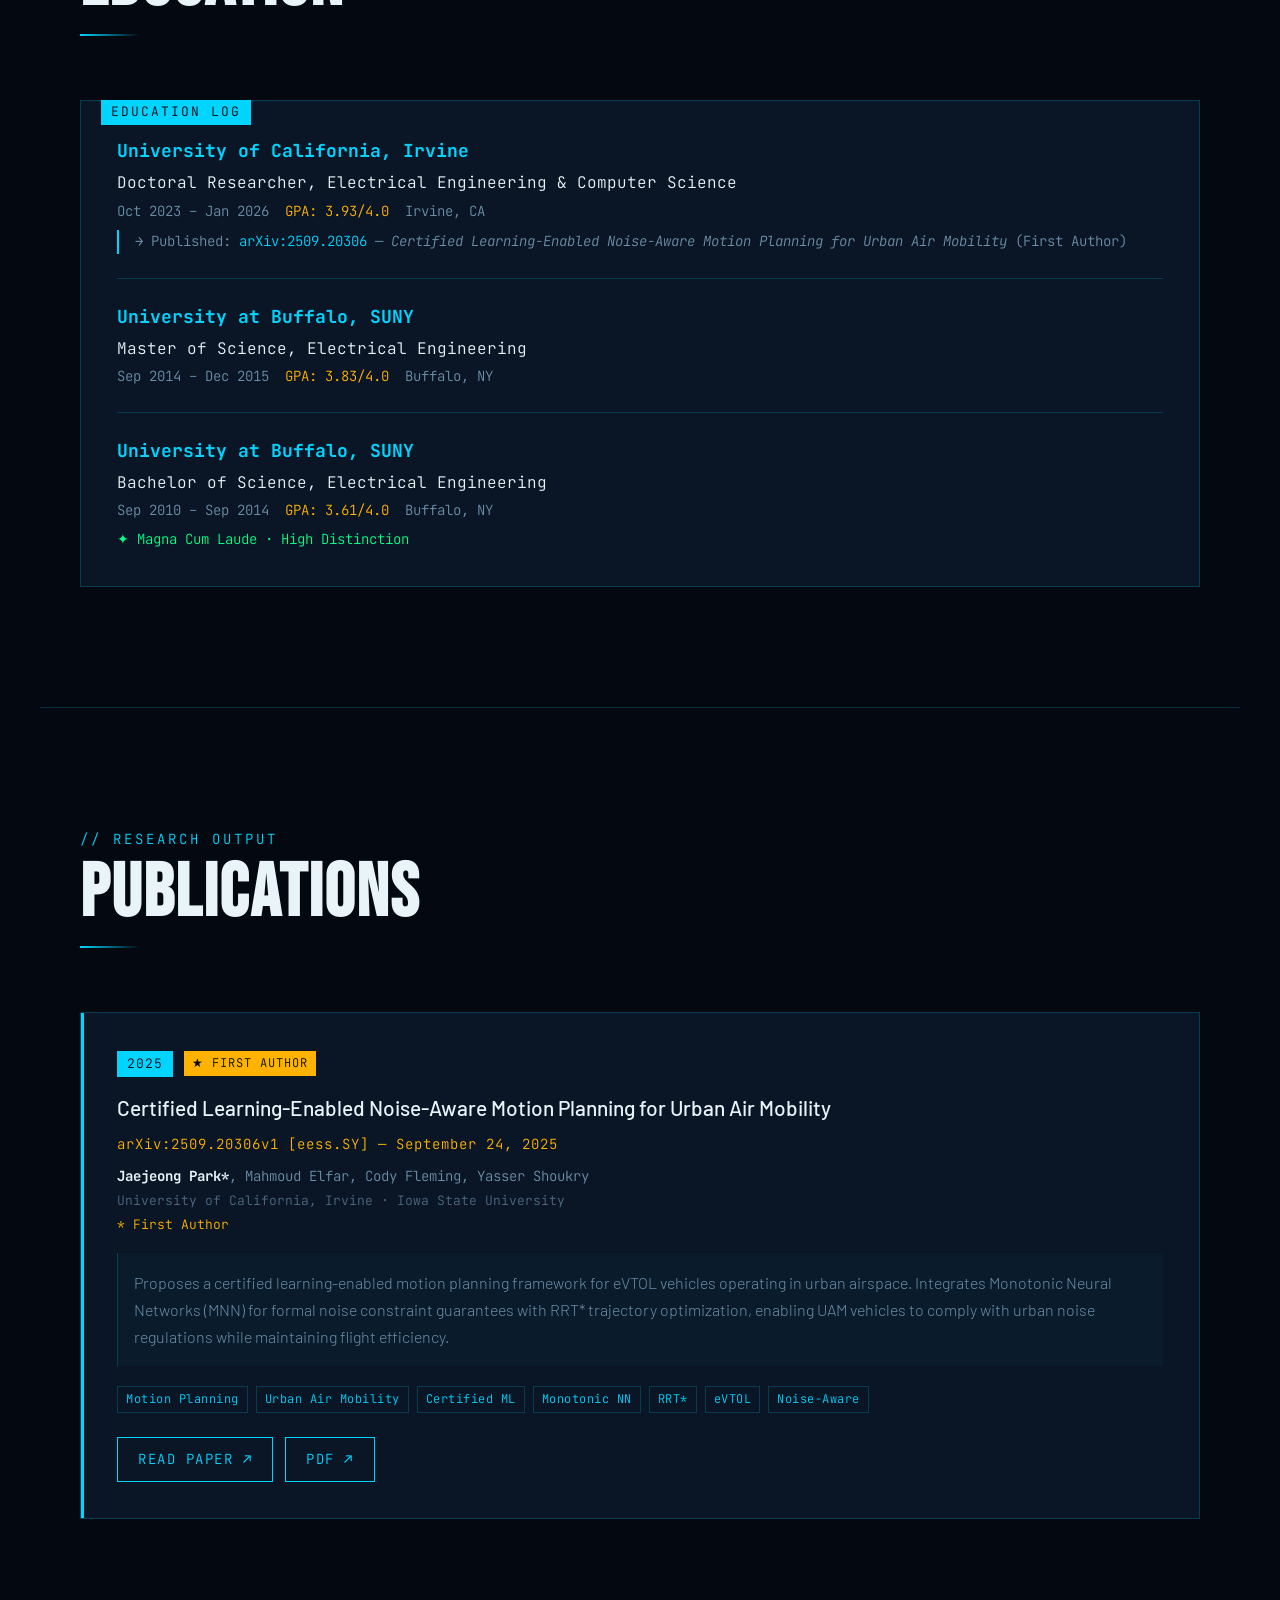
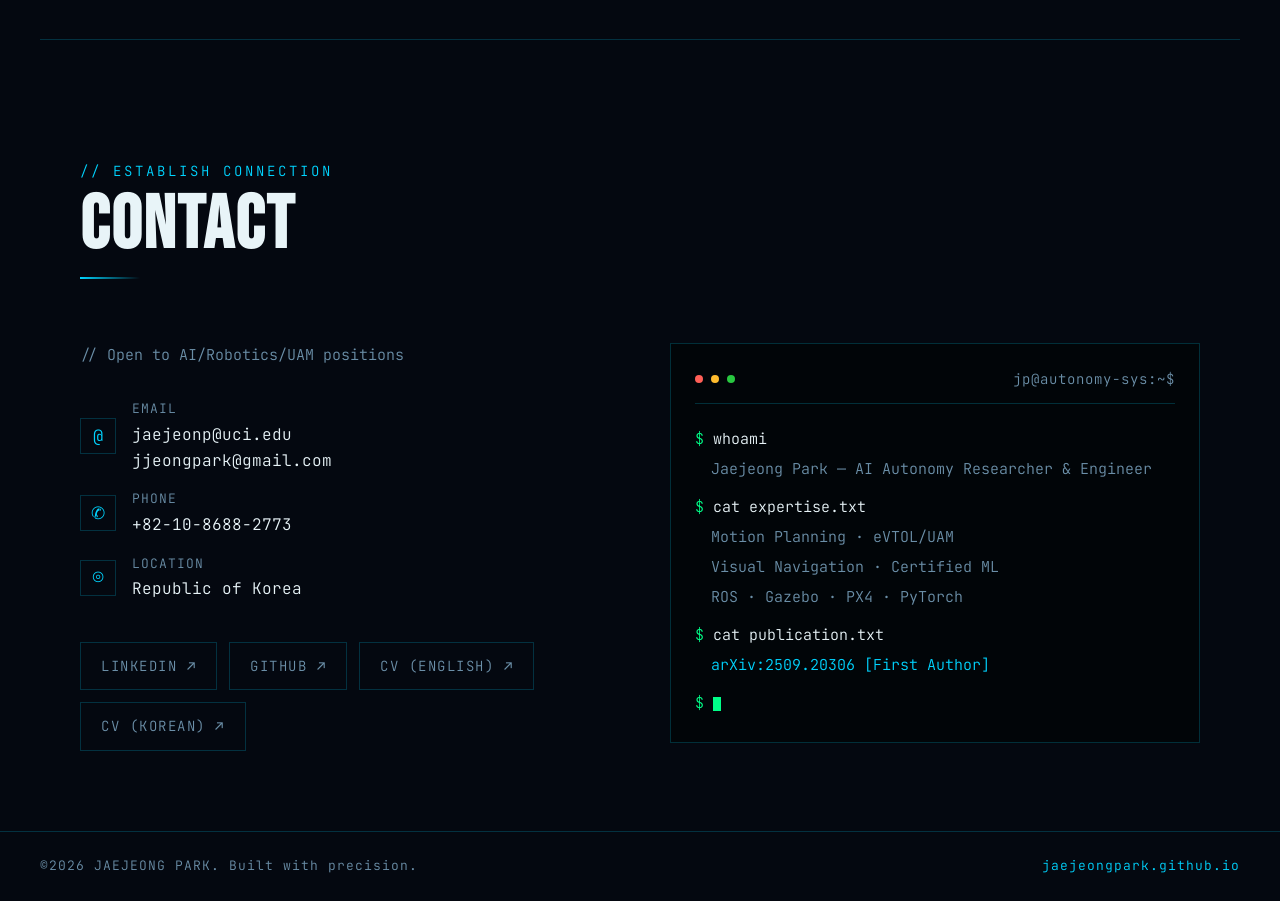
==== commit 7b4bf4b0: "Restyle skills as CV-aligned bullet lists, increase font sizes, add gmail contact" ====
--- a/index.html
+++ b/index.html
@@ -125,7 +125,7 @@
           </div>
           <div class="about-id-row">
             <span class="id-key">CONTACT</span>
-            <span class="id-val"><a href="mailto:jaejeonp@uci.edu">jaejeonp@uci.edu</a></span>
+            <span class="id-val"><a href="mailto:jaejeonp@uci.edu">jaejeonp@uci.edu</a><br /><a href="mailto:jjeongpark@gmail.com">jjeongpark@gmail.com</a></span>
           </div>
         </div>
       </div>
@@ -408,234 +408,72 @@
 
     <div class="skills-grid">
 
-      <!-- Autonomy & Motion Planning -->
+      <!-- Languages -->
       <div class="skill-category fade-in">
-        <h3 class="skill-cat-title" data-en="AUTONOMY &amp; MOTION PLANNING" data-ko="자율주행 &amp; 모션 플래닝">AUTONOMY &amp; MOTION PLANNING</h3>
-
-        <div class="skill-item">
-          <div class="skill-label-row">
-            <span class="skill-name">Motion Planning (RRT*, MPC)</span>
-            <span class="skill-pct">92%</span>
-          </div>
-          <div class="skill-bar" role="progressbar" aria-valuenow="92" aria-valuemin="0" aria-valuemax="100">
-            <div class="skill-fill" data-pct="92"></div>
-          </div>
-        </div>
-
-        <div class="skill-item">
-          <div class="skill-label-row">
-            <span class="skill-name">Path Optimization</span>
-            <span class="skill-pct">85%</span>
-          </div>
-          <div class="skill-bar" role="progressbar" aria-valuenow="85" aria-valuemin="0" aria-valuemax="100">
-            <div class="skill-fill" data-pct="85"></div>
-          </div>
-        </div>
-
-        <div class="skill-item">
-          <div class="skill-label-row">
-            <span class="skill-name">Certified ML / Formal Verification</span>
-            <span class="skill-pct">78%</span>
-          </div>
-          <div class="skill-bar" role="progressbar" aria-valuenow="78" aria-valuemin="0" aria-valuemax="100">
-            <div class="skill-fill" data-pct="78"></div>
-          </div>
-        </div>
-      </div>
-
-      <!-- Vision & AI -->
+        <h3 class="skill-cat-title" data-en="LANGUAGES" data-ko="언어">LANGUAGES</h3>
+        <ul class="skill-list" role="list">
+          <li data-en="Python (Fluent)" data-ko="Python (능숙)">Python (Fluent)</li>
+          <li data-en="C++ (Intermediate)" data-ko="C++ (중급)">C++ (Intermediate)</li>
+          <li data-en="MATLAB (Fluent)" data-ko="MATLAB (능숙)">MATLAB (Fluent)</li>
+        </ul>
+      </div>
+
+      <!-- Robotics & Simulation -->
       <div class="skill-category fade-in">
-        <h3 class="skill-cat-title" data-en="VISION &amp; AI" data-ko="비전 &amp; AI">VISION &amp; AI</h3>
-
-        <div class="skill-item">
-          <div class="skill-label-row">
-            <span class="skill-name">Object Detection (YOLO)</span>
-            <span class="skill-pct">88%</span>
-          </div>
-          <div class="skill-bar" role="progressbar" aria-valuenow="88" aria-valuemin="0" aria-valuemax="100">
-            <div class="skill-fill" data-pct="88"></div>
-          </div>
-        </div>
-
-        <div class="skill-item">
-          <div class="skill-label-row">
-            <span class="skill-name">Visual Odometry / SLAM</span>
-            <span class="skill-pct">83%</span>
-          </div>
-          <div class="skill-bar" role="progressbar" aria-valuenow="83" aria-valuemin="0" aria-valuemax="100">
-            <div class="skill-fill" data-pct="83"></div>
-          </div>
-        </div>
-
-        <div class="skill-item">
-          <div class="skill-label-row">
-            <span class="skill-name">3D Point Cloud Processing</span>
-            <span class="skill-pct">72%</span>
-          </div>
-          <div class="skill-bar" role="progressbar" aria-valuenow="72" aria-valuemin="0" aria-valuemax="100">
-            <div class="skill-fill" data-pct="72"></div>
-          </div>
-        </div>
-
-        <div class="skill-item">
-          <div class="skill-label-row">
-            <span class="skill-name">Feature Matching (SIFT/ORB)</span>
-            <span class="skill-pct">80%</span>
-          </div>
-          <div class="skill-bar" role="progressbar" aria-valuenow="80" aria-valuemin="0" aria-valuemax="100">
-            <div class="skill-fill" data-pct="80"></div>
-          </div>
-        </div>
+        <h3 class="skill-cat-title" data-en="ROBOTICS &amp; SIMULATION" data-ko="로보틱스 &amp; 시뮬레이션">ROBOTICS &amp; SIMULATION</h3>
+        <ul class="skill-list" role="list">
+          <li>ROS 2 (Jazzy)</li>
+          <li>ROS 1 (Noetic / Melodic)</li>
+          <li>PX4 (MAVROS / MAVSDK)</li>
+          <li>Gazebo (Classic 11, Harmonic)</li>
+          <li>myCobot 280</li>
+        </ul>
+      </div>
+
+      <!-- Perception -->
+      <div class="skill-category fade-in">
+        <h3 class="skill-cat-title" data-en="PERCEPTION" data-ko="영상 처리 (Perception)">PERCEPTION</h3>
+        <ul class="skill-list" role="list">
+          <li>Object Detection &amp; Segmentation (YOLOv5/v8, YOLOv8-seg)</li>
+          <li>Multi-Object Tracking (ByteTrack)</li>
+          <li>Visual Odometry (ORB / SIFT)</li>
+          <li>Stereo Vision &amp; 3D Point Cloud (PCL)</li>
+          <li>Pose Estimation (PnP, ArUco / AprilTag)</li>
+        </ul>
+      </div>
+
+      <!-- Planning & Control -->
+      <div class="skill-category fade-in">
+        <h3 class="skill-cat-title" data-en="PLANNING &amp; CONTROL" data-ko="계획 &amp; 제어">PLANNING &amp; CONTROL</h3>
+        <ul class="skill-list" role="list">
+          <li>MPC (CasADi / IPOPT)</li>
+          <li>RRT*</li>
+          <li>Image-Based Visual Servoing (IBVS)</li>
+          <li>Jacobian-Based Control</li>
+          <li>Gaussian Process Regression</li>
+          <li>Optimal Control</li>
+        </ul>
       </div>
 
       <!-- Machine Learning -->
       <div class="skill-category fade-in">
         <h3 class="skill-cat-title" data-en="MACHINE LEARNING" data-ko="머신러닝">MACHINE LEARNING</h3>
-
-        <div class="skill-item">
-          <div class="skill-label-row">
-            <span class="skill-name">Python / PyTorch / Keras</span>
-            <span class="skill-pct">88%</span>
-          </div>
-          <div class="skill-bar" role="progressbar" aria-valuenow="88" aria-valuemin="0" aria-valuemax="100">
-            <div class="skill-fill" data-pct="88"></div>
-          </div>
-        </div>
-
-        <div class="skill-item">
-          <div class="skill-label-row">
-            <span class="skill-name">Neural Network Architecture Design</span>
-            <span class="skill-pct">80%</span>
-          </div>
-          <div class="skill-bar" role="progressbar" aria-valuenow="80" aria-valuemin="0" aria-valuemax="100">
-            <div class="skill-fill" data-pct="80"></div>
-          </div>
-        </div>
-
-        <div class="skill-item">
-          <div class="skill-label-row">
-            <span class="skill-name">Gaussian Process</span>
-            <span class="skill-pct">68%</span>
-          </div>
-          <div class="skill-bar" role="progressbar" aria-valuenow="68" aria-valuemin="0" aria-valuemax="100">
-            <div class="skill-fill" data-pct="68"></div>
-          </div>
-        </div>
-      </div>
-
-      <!-- Robotics Stack -->
+        <ul class="skill-list" role="list">
+          <li>Certified ML (Monotonic NN)</li>
+          <li>PyTorch</li>
+          <li>Keras / TensorFlow</li>
+        </ul>
+      </div>
+
+      <!-- Tools -->
       <div class="skill-category fade-in">
-        <h3 class="skill-cat-title" data-en="ROBOTICS STACK" data-ko="로보틱스 스택">ROBOTICS STACK</h3>
-
-        <div class="skill-item">
-          <div class="skill-label-row">
-            <span class="skill-name">ROS / ROS2</span>
-            <span class="skill-pct">92%</span>
-          </div>
-          <div class="skill-bar" role="progressbar" aria-valuenow="92" aria-valuemin="0" aria-valuemax="100">
-            <div class="skill-fill" data-pct="92"></div>
-          </div>
-        </div>
-
-        <div class="skill-item">
-          <div class="skill-label-row">
-            <span class="skill-name">Gazebo Simulation</span>
-            <span class="skill-pct">88%</span>
-          </div>
-          <div class="skill-bar" role="progressbar" aria-valuenow="88" aria-valuemin="0" aria-valuemax="100">
-            <div class="skill-fill" data-pct="88"></div>
-          </div>
-        </div>
-
-        <div class="skill-item">
-          <div class="skill-label-row">
-            <span class="skill-name">PX4 / Drone Systems</span>
-            <span class="skill-pct">78%</span>
-          </div>
-          <div class="skill-bar" role="progressbar" aria-valuenow="78" aria-valuemin="0" aria-valuemax="100">
-            <div class="skill-fill" data-pct="78"></div>
-          </div>
-        </div>
-
-        <div class="skill-item">
-          <div class="skill-label-row">
-            <span class="skill-name">IMU / GNSS / Sensor Fusion</span>
-            <span class="skill-pct">74%</span>
-          </div>
-          <div class="skill-bar" role="progressbar" aria-valuenow="74" aria-valuemin="0" aria-valuemax="100">
-            <div class="skill-fill" data-pct="74"></div>
-          </div>
-        </div>
-      </div>
-
-      <!-- Hardware Background -->
-      <div class="skill-category fade-in">
-        <h3 class="skill-cat-title" data-en="HARDWARE (Background)" data-ko="하드웨어 (배경)">HARDWARE (Background)</h3>
-
-        <div class="skill-item">
-          <div class="skill-label-row">
-            <span class="skill-name">Circuit Design (SFP, R-ONU)</span>
-            <span class="skill-pct">62%</span>
-          </div>
-          <div class="skill-bar" role="progressbar" aria-valuenow="62" aria-valuemin="0" aria-valuemax="100">
-            <div class="skill-fill" data-pct="62"></div>
-          </div>
-        </div>
-
-        <div class="skill-item">
-          <div class="skill-label-row">
-            <span class="skill-name">PCB Layout / RF Tuning</span>
-            <span class="skill-pct">55%</span>
-          </div>
-          <div class="skill-bar" role="progressbar" aria-valuenow="55" aria-valuemin="0" aria-valuemax="100">
-            <div class="skill-fill" data-pct="55"></div>
-          </div>
-        </div>
-      </div>
-
-      <!-- Languages & Tools -->
-      <div class="skill-category fade-in">
-        <h3 class="skill-cat-title" data-en="LANGUAGES &amp; TOOLS" data-ko="언어 &amp; 도구">LANGUAGES &amp; TOOLS</h3>
-
-        <div class="skill-item">
-          <div class="skill-label-row">
-            <span class="skill-name">Python</span>
-            <span class="skill-pct">92%</span>
-          </div>
-          <div class="skill-bar" role="progressbar" aria-valuenow="92" aria-valuemin="0" aria-valuemax="100">
-            <div class="skill-fill" data-pct="92"></div>
-          </div>
-        </div>
-
-        <div class="skill-item">
-          <div class="skill-label-row">
-            <span class="skill-name">C++ / C</span>
-            <span class="skill-pct">74%</span>
-          </div>
-          <div class="skill-bar" role="progressbar" aria-valuenow="74" aria-valuemin="0" aria-valuemax="100">
-            <div class="skill-fill" data-pct="74"></div>
-          </div>
-        </div>
-
-        <div class="skill-item">
-          <div class="skill-label-row">
-            <span class="skill-name">MATLAB / Simulink</span>
-            <span class="skill-pct">70%</span>
-          </div>
-          <div class="skill-bar" role="progressbar" aria-valuenow="70" aria-valuemin="0" aria-valuemax="100">
-            <div class="skill-fill" data-pct="70"></div>
-          </div>
-        </div>
-
-        <div class="skill-item">
-          <div class="skill-label-row">
-            <span class="skill-name">Linux / Git / Docker</span>
-            <span class="skill-pct">84%</span>
-          </div>
-          <div class="skill-bar" role="progressbar" aria-valuenow="84" aria-valuemin="0" aria-valuemax="100">
-            <div class="skill-fill" data-pct="84"></div>
-          </div>
-        </div>
+        <h3 class="skill-cat-title" data-en="TOOLS" data-ko="도구">TOOLS</h3>
+        <ul class="skill-list" role="list">
+          <li>OpenCV</li>
+          <li>scikit-learn (GPy)</li>
+          <li>Git</li>
+          <li>Jira / Confluence</li>
+        </ul>
       </div>
 
     </div><!-- /.skills-grid -->
@@ -724,8 +562,8 @@
 
       <p class="pub-authors">
         <strong>Jaejeong Park*</strong>, Mahmoud Elfar, Cody Fleming, Yasser Shoukry<br />
-        <span style="font-size:10px;opacity:0.7;" data-en="University of California, Irvine · Iowa State University" data-ko="UC 어바인 · 아이오와 주립대학">University of California, Irvine · Iowa State University</span><br />
-        <span style="font-size:10px;color:var(--amber);">* First Author</span>
+        <span style="font-size:13px;opacity:0.7;" data-en="University of California, Irvine · Iowa State University" data-ko="UC 어바인 · 아이오와 주립대학">University of California, Irvine · Iowa State University</span><br />
+        <span style="font-size:13px;color:var(--amber);">* First Author</span>
       </p>
 
       <div class="pub-abstract">
@@ -772,7 +610,7 @@
             <div class="contact-icon" aria-hidden="true">@</div>
             <div class="contact-text">
               <div class="contact-label">EMAIL</div>
-              <div class="contact-val"><a href="mailto:jaejeonp@uci.edu">jaejeonp@uci.edu</a></div>
+              <div class="contact-val"><a href="mailto:jaejeonp@uci.edu">jaejeonp@uci.edu</a><br /><a href="mailto:jjeongpark@gmail.com">jjeongpark@gmail.com</a></div>
             </div>
           </div>
           <div class="contact-info-item">
--- a/assets/css/main.css
+++ b/assets/css/main.css
@@ -77,7 +77,7 @@
 
 .nav-logo {
   font-family: var(--font-mono);
-  font-size: 13px;
+  font-size: 16px;
   color: var(--cyan);
   letter-spacing: 2px;
   text-transform: uppercase;
@@ -93,7 +93,7 @@
 
 .nav-links a {
   font-family: var(--font-mono);
-  font-size: 11px;
+  font-size: 14px;
   color: var(--text-secondary);
   letter-spacing: 1.5px;
   text-transform: uppercase;
@@ -133,7 +133,7 @@
 
 .lang-btn {
   font-family: var(--font-mono);
-  font-size: 10px;
+  font-size: 13px;
   padding: 4px 10px;
   background: transparent;
   border: none;
@@ -181,7 +181,7 @@
 
 .section-label {
   font-family: var(--font-mono);
-  font-size: 11px;
+  font-size: 14px;
   color: var(--cyan);
   letter-spacing: 3px;
   text-transform: uppercase;
@@ -190,7 +190,7 @@
 
 .section-title {
   font-family: var(--font-display);
-  font-size: clamp(40px, 6vw, 72px);
+  font-size: clamp(43px, 6vw, 75px);
   line-height: 0.95;
   letter-spacing: 2px;
   color: var(--text-primary);
@@ -280,7 +280,7 @@
 
 .hero-sys-line {
   font-family: var(--font-mono);
-  font-size: 12px;
+  font-size: 15px;
   color: var(--green);
   letter-spacing: 2px;
   margin-bottom: 24px;
@@ -292,13 +292,13 @@
 .hero-sys-line::before {
   content: '▶';
   color: var(--green);
-  font-size: 8px;
+  font-size: 11px;
   animation: blink 1.2s infinite;
 }
 
 .hero-name {
   font-family: var(--font-display);
-  font-size: clamp(80px, 14vw, 180px);
+  font-size: clamp(83px, 14vw, 183px);
   line-height: 0.85;
   letter-spacing: 4px;
   color: var(--text-primary);
@@ -312,7 +312,7 @@
 
 .hero-typewriter {
   font-family: var(--font-mono);
-  font-size: clamp(14px, 2vw, 20px);
+  font-size: clamp(17px, 2vw, 23px);
   color: var(--text-secondary);
   margin: 24px 0 40px;
   min-height: 28px;
@@ -337,7 +337,7 @@
 
 .hero-tag {
   font-family: var(--font-mono);
-  font-size: 11px;
+  font-size: 14px;
   color: var(--cyan);
   border: 1px solid var(--border);
   padding: 6px 14px;
@@ -367,7 +367,7 @@
 
 .btn-primary {
   font-family: var(--font-mono);
-  font-size: 12px;
+  font-size: 15px;
   letter-spacing: 2px;
   text-transform: uppercase;
   padding: 14px 28px;
@@ -389,7 +389,7 @@
 
 .btn-secondary {
   font-family: var(--font-mono);
-  font-size: 12px;
+  font-size: 15px;
   letter-spacing: 2px;
   text-transform: uppercase;
   padding: 14px 28px;
@@ -419,7 +419,7 @@
   align-items: center;
   gap: 8px;
   font-family: var(--font-mono);
-  font-size: 10px;
+  font-size: 13px;
   color: var(--text-secondary);
   letter-spacing: 2px;
   animation: float 2s ease-in-out infinite;
@@ -487,7 +487,7 @@
 
 .about-photo-label {
   font-family: var(--font-mono);
-  font-size: 10px;
+  font-size: 13px;
   color: var(--text-secondary);
   letter-spacing: 1px;
   margin-top: 12px;
@@ -500,7 +500,7 @@
   padding: 16px;
   margin-bottom: 16px;
   font-family: var(--font-mono);
-  font-size: 11px;
+  font-size: 14px;
 }
 
 .about-id-row {
@@ -522,13 +522,13 @@
 
 .about-comment {
   font-family: var(--font-mono);
-  font-size: 12px;
+  font-size: 15px;
   color: var(--text-secondary);
   margin-bottom: 20px;
 }
 
 .about-profile-text {
-  font-size: 16px;
+  font-size: 19px;
   line-height: 1.8;
   color: var(--text-primary);
   margin-bottom: 20px;
@@ -541,7 +541,7 @@
 
 .about-story-line {
   font-family: var(--font-mono);
-  font-size: 12px;
+  font-size: 15px;
   color: var(--text-secondary);
   padding: 16px;
   border-left: 2px solid var(--cyan);
@@ -614,7 +614,7 @@
   align-items: center;
   gap: 16px;
   font-family: var(--font-mono);
-  font-size: 10px;
+  font-size: 13px;
   color: var(--amber);
   letter-spacing: 2px;
   text-transform: uppercase;
@@ -674,14 +674,14 @@
 }
 
 .proj-card-title {
-  font-size: 13px;
+  font-size: 16px;
   font-weight: 500;
   color: var(--text-primary);
   line-height: 1.3;
 }
 
 .proj-card-desc {
-  font-size: 11px;
+  font-size: 14px;
   color: var(--text-secondary);
   line-height: 1.6;
 }
@@ -694,7 +694,7 @@
 
 .proj-card-link {
   font-family: var(--font-mono);
-  font-size: 10px;
+  font-size: 13px;
   color: var(--cyan);
   letter-spacing: 0.5px;
   margin-top: auto;
@@ -716,7 +716,7 @@
 }
 
 .proj-card--paper .proj-card-title {
-  font-size: 14px;
+  font-size: 17px;
 }
 
 /* exp-card used inside work-info */
@@ -754,21 +754,21 @@
 
 .exp-company {
   font-family: var(--font-mono);
-  font-size: 15px;
+  font-size: 18px;
   color: var(--cyan);
   font-weight: 600;
 }
 
 .exp-period {
   font-family: var(--font-mono);
-  font-size: 10px;
+  font-size: 13px;
   color: var(--text-secondary);
   letter-spacing: 1px;
   white-space: nowrap;
 }
 
 .exp-role {
-  font-size: 14px;
+  font-size: 17px;
   color: var(--text-primary);
   font-weight: 500;
   margin-bottom: 12px;
@@ -780,7 +780,7 @@
 }
 
 .exp-details li {
-  font-size: 13px;
+  font-size: 16px;
   color: var(--text-secondary);
   padding: 3px 0 3px 16px;
   position: relative;
@@ -803,7 +803,7 @@
 
 .exp-tag {
   font-family: var(--font-mono);
-  font-size: 9px;
+  font-size: 12px;
   padding: 3px 8px;
   border: 1px solid rgba(0,212,255,0.2);
   color: var(--cyan);
@@ -842,7 +842,7 @@
 
 .skill-cat-title {
   font-family: var(--font-mono);
-  font-size: 11px;
+  font-size: 14px;
   color: var(--amber);
   letter-spacing: 2px;
   text-transform: uppercase;
@@ -851,40 +851,27 @@
   border-bottom: 1px solid var(--border);
 }
 
-.skill-item {
-  margin-bottom: 14px;
-}
-
-.skill-label-row {
-  display: flex;
-  justify-content: space-between;
-  margin-bottom: 6px;
-}
-
-.skill-name {
-  font-family: var(--font-mono);
-  font-size: 11px;
+.skill-list {
+  list-style: none;
+  margin: 0;
+  padding: 0;
+}
+
+.skill-list li {
+  font-family: var(--font-mono);
+  font-size: 17px;
   color: var(--text-primary);
-}
-
-.skill-pct {
-  font-family: var(--font-mono);
-  font-size: 10px;
-  color: var(--text-secondary);
-}
-
-.skill-bar {
-  height: 4px;
-  background: rgba(0,212,255,0.1);
-  border-radius: 0;
-  overflow: hidden;
-}
-
-.skill-fill {
-  height: 100%;
-  background: linear-gradient(90deg, var(--cyan), rgba(0,212,255,0.6));
-  width: 0;
-  transition: width 1.2s cubic-bezier(0.4,0,0.2,1);
+  padding: 4px 0 4px 18px;
+  position: relative;
+  line-height: 1.6;
+  letter-spacing: 0.2px;
+}
+
+.skill-list li::before {
+  content: '▸';
+  position: absolute;
+  left: 0;
+  color: var(--cyan);
 }
 
 /* ============================================================
@@ -896,7 +883,7 @@
 
 .edu-log {
   font-family: var(--font-mono);
-  font-size: 13px;
+  font-size: 16px;
   background: var(--bg-card);
   border: 1px solid var(--border);
   padding: 36px;
@@ -908,7 +895,7 @@
   position: absolute;
   top: -1px;
   left: 20px;
-  font-size: 10px;
+  font-size: 13px;
   letter-spacing: 2px;
   color: var(--bg-primary);
   background: var(--cyan);
@@ -925,7 +912,7 @@
 
 .edu-school {
   color: var(--cyan);
-  font-size: 15px;
+  font-size: 18px;
   font-weight: 700;
   margin-bottom: 4px;
 }
@@ -937,7 +924,7 @@
 
 .edu-meta {
   color: var(--text-secondary);
-  font-size: 11px;
+  font-size: 14px;
   display: flex;
   gap: 16px;
   flex-wrap: wrap;
@@ -948,7 +935,7 @@
 
 .edu-achievement {
   color: var(--green);
-  font-size: 11px;
+  font-size: 14px;
   margin-top: 4px;
 }
 
@@ -957,7 +944,7 @@
   padding-left: 16px;
   border-left: 2px solid var(--cyan);
   color: var(--text-secondary);
-  font-size: 11px;
+  font-size: 14px;
   line-height: 1.7;
 }
 
@@ -992,7 +979,7 @@
 
 .pub-year-badge {
   font-family: var(--font-mono);
-  font-size: 10px;
+  font-size: 13px;
   color: var(--bg-primary);
   background: var(--cyan);
   padding: 3px 10px;
@@ -1003,7 +990,7 @@
 
 .pub-first-author {
   font-family: var(--font-mono);
-  font-size: 9px;
+  font-size: 12px;
   color: var(--bg-primary);
   background: var(--amber);
   padding: 3px 8px;
@@ -1015,7 +1002,7 @@
 
 .pub-title {
   font-family: var(--font-body);
-  font-size: 18px;
+  font-size: 21px;
   font-weight: 500;
   color: var(--text-primary);
   line-height: 1.4;
@@ -1024,7 +1011,7 @@
 
 .pub-venue {
   font-family: var(--font-mono);
-  font-size: 11px;
+  font-size: 14px;
   color: var(--amber);
   letter-spacing: 1px;
   margin-bottom: 10px;
@@ -1032,7 +1019,7 @@
 
 .pub-authors {
   font-family: var(--font-mono);
-  font-size: 11px;
+  font-size: 14px;
   color: var(--text-secondary);
   margin-bottom: 16px;
   line-height: 1.7;
@@ -1041,7 +1028,7 @@
 .pub-authors strong { color: var(--text-primary); }
 
 .pub-abstract {
-  font-size: 13px;
+  font-size: 16px;
   color: var(--text-secondary);
   line-height: 1.7;
   margin-bottom: 20px;
@@ -1059,7 +1046,7 @@
 
 .pub-kw {
   font-family: var(--font-mono);
-  font-size: 9px;
+  font-size: 12px;
   color: var(--cyan);
   border: 1px solid var(--border);
   padding: 3px 8px;
@@ -1074,7 +1061,7 @@
 
 .pub-link {
   font-family: var(--font-mono);
-  font-size: 11px;
+  font-size: 14px;
   letter-spacing: 1.5px;
   text-transform: uppercase;
   padding: 10px 20px;
@@ -1093,7 +1080,7 @@
    ============================================================ */
 .tech-tag {
   font-family: var(--font-mono);
-  font-size: 9px;
+  font-size: 12px;
   color: var(--amber);
   border: 1px solid rgba(255,179,0,0.25);
   padding: 2px 7px;
@@ -1117,7 +1104,7 @@
 
 .contact-comment {
   font-family: var(--font-mono);
-  font-size: 12px;
+  font-size: 15px;
   color: var(--text-secondary);
   margin-bottom: 32px;
 }
@@ -1143,13 +1130,13 @@
   display: flex;
   align-items: center;
   justify-content: center;
-  font-size: 14px;
+  font-size: 17px;
   color: var(--cyan);
   flex-shrink: 0;
 }
 
-.contact-text { font-size: 13px; }
-.contact-label { color: var(--text-secondary); font-size: 10px; letter-spacing: 1px; }
+.contact-text { font-size: 16px; }
+.contact-label { color: var(--text-secondary); font-size: 13px; letter-spacing: 1px; }
 .contact-val { color: var(--text-primary); margin-top: 2px; }
 .contact-val a { color: var(--text-primary); }
 .contact-val a:hover { color: var(--cyan); }
@@ -1162,7 +1149,7 @@
 
 .contact-link-btn {
   font-family: var(--font-mono);
-  font-size: 11px;
+  font-size: 14px;
   letter-spacing: 1.5px;
   text-transform: uppercase;
   padding: 12px 20px;
@@ -1210,14 +1197,14 @@
 .terminal-dot.green { background: #28C840; }
 
 .terminal-title {
-  font-size: 11px;
+  font-size: 14px;
   color: var(--text-secondary);
   margin-left: auto;
   letter-spacing: 1px;
 }
 
 .terminal-body {
-  font-size: 12px;
+  font-size: 15px;
   line-height: 2;
 }
 
@@ -1245,7 +1232,7 @@
   justify-content: space-between;
   align-items: center;
   font-family: var(--font-mono);
-  font-size: 10px;
+  font-size: 13px;
   color: var(--text-secondary);
   letter-spacing: 1px;
   max-width: 100%;
--- a/assets/css/animations.css
+++ b/assets/css/animations.css
@@ -46,23 +46,6 @@
   animation: dot-pulse 1.5s ease-in-out infinite;
 }
 
-/* --- Skill bar shimmer --- */
-@keyframes shimmer {
-  0% { background-position: -200px 0; }
-  100% { background-position: 200px 0; }
-}
-
-.skill-fill.loaded {
-  background: linear-gradient(
-    90deg,
-    var(--cyan) 0%,
-    rgba(0,212,255,0.6) 50%,
-    var(--cyan) 100%
-  );
-  background-size: 400px 100%;
-  animation: shimmer 3s linear infinite;
-}
-
 /* --- Nav scroll opacity transition --- */
 #nav.scrolled {
   background: rgba(4, 8, 16, 0.97);
--- a/assets/css/responsive.css
+++ b/assets/css/responsive.css
@@ -21,7 +21,7 @@
   }
 
   .hero-name {
-    font-size: clamp(64px, 12vw, 120px);
+    font-size: clamp(67px, 12vw, 123px);
   }
 
   .skills-grid {
@@ -60,7 +60,7 @@
     padding: 12px 0;
     width: 100%;
     border-bottom: 1px solid var(--border);
-    font-size: 13px;
+    font-size: 16px;
   }
 
   .nav-links a:last-child { border-bottom: none; }
@@ -73,14 +73,14 @@
   section#hero { padding: 0 20px; }
 
   .hero-name {
-    font-size: clamp(52px, 18vw, 96px);
+    font-size: clamp(55px, 18vw, 99px);
   }
 
-  .hero-sys-line { font-size: 10px; }
+  .hero-sys-line { font-size: 13px; }
 
   .hero-tags { gap: 8px; }
 
-  .hero-tag { font-size: 10px; padding: 5px 10px; }
+  .hero-tag { font-size: 13px; padding: 5px 10px; }
 
   .hero-cta { flex-direction: column; align-items: flex-start; }
 
@@ -89,7 +89,7 @@
   /* General sections */
   section { padding: var(--section-pad) 20px; }
 
-  .section-title { font-size: clamp(32px, 10vw, 52px); }
+  .section-title { font-size: clamp(35px, 10vw, 55px); }
 
   /* About */
   .about-grid {
@@ -129,7 +129,7 @@
   /* Publications */
   .pub-card { padding: 24px 20px; }
 
-  .pub-title { font-size: 15px; }
+  .pub-title { font-size: 18px; }
 
   .pub-links { flex-direction: column; }
 
@@ -154,13 +154,13 @@
 
 /* ---- Small Mobile (≤ 480px) ---- */
 @media (max-width: 480px) {
-  .hero-name { font-size: clamp(44px, 20vw, 72px); }
+  .hero-name { font-size: clamp(47px, 20vw, 75px); }
 
-  .section-title { font-size: clamp(28px, 12vw, 44px); }
+  .section-title { font-size: clamp(31px, 12vw, 47px); }
 
   .skills-grid { grid-template-columns: 1fr; }
 
-  .edu-log { font-size: 12px; }
+  .edu-log { font-size: 15px; }
 
-  .terminal-body { font-size: 11px; }
+  .terminal-body { font-size: 14px; }
 }
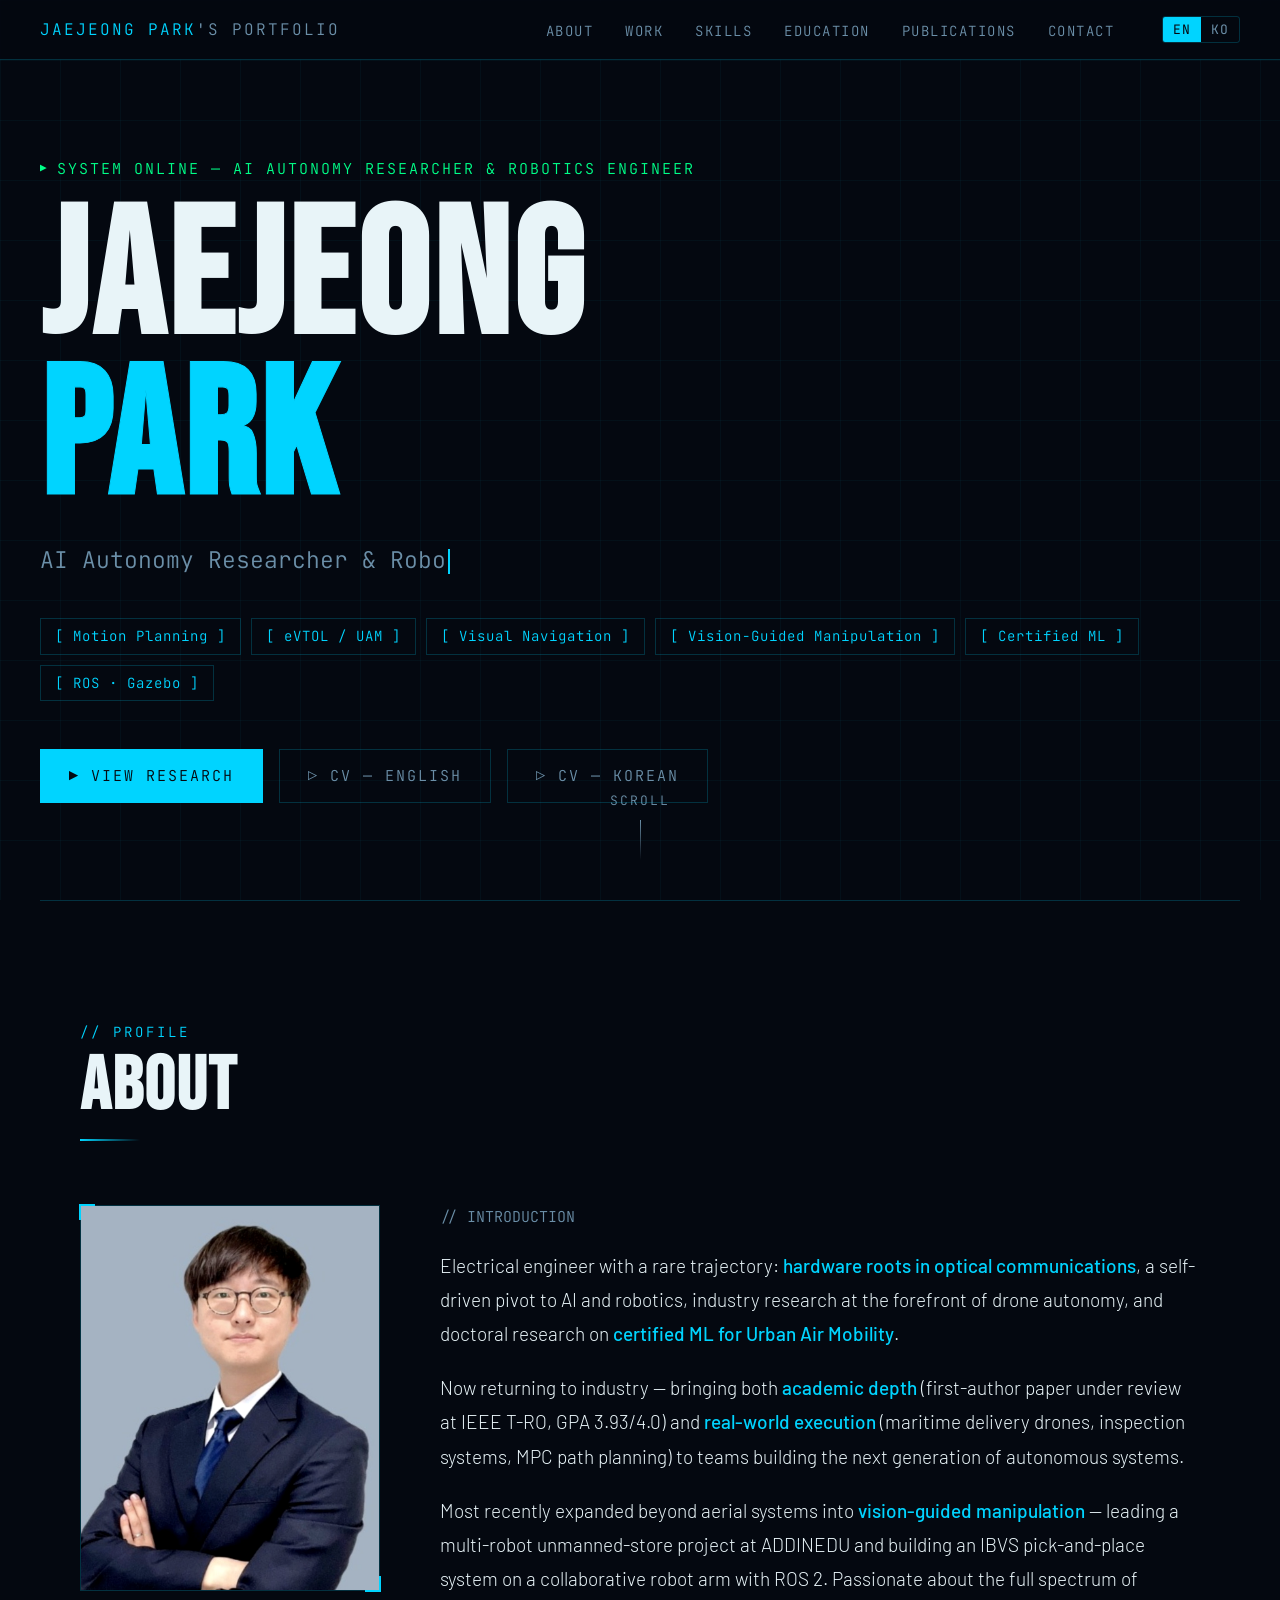
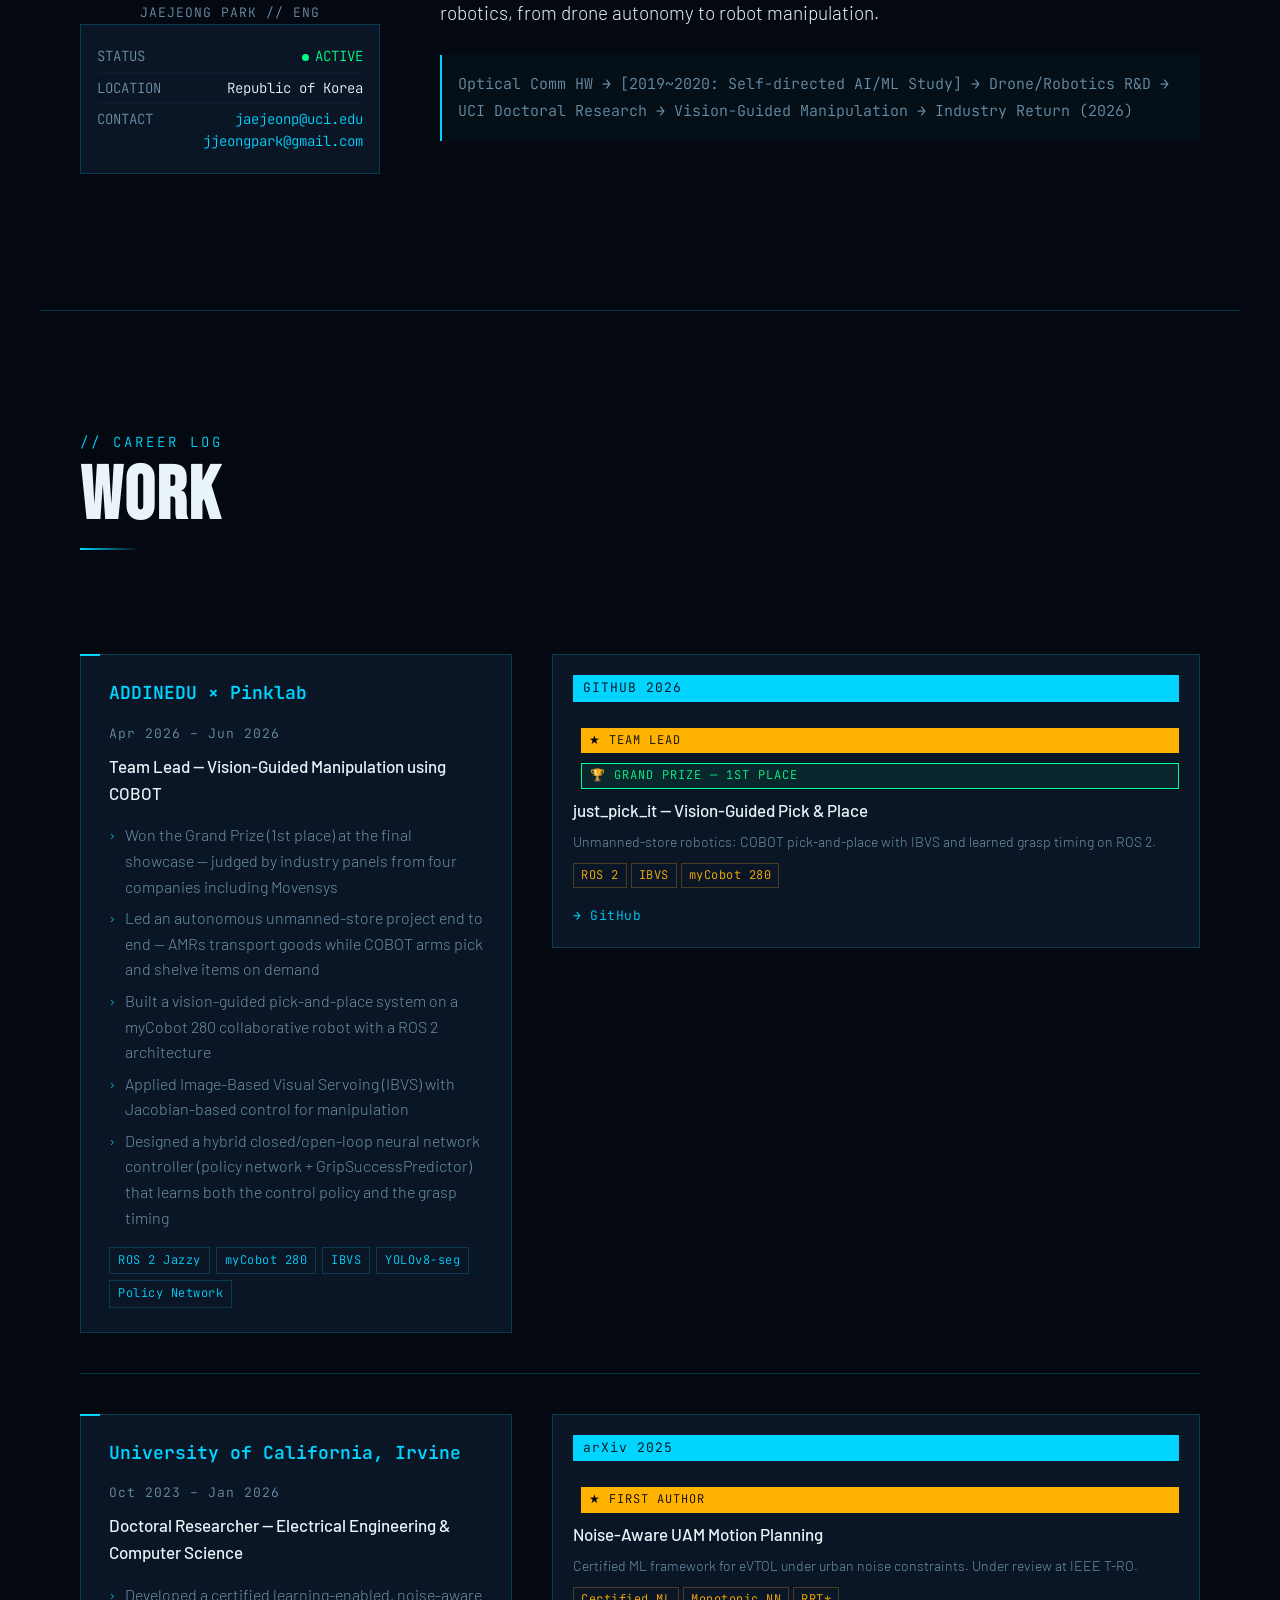
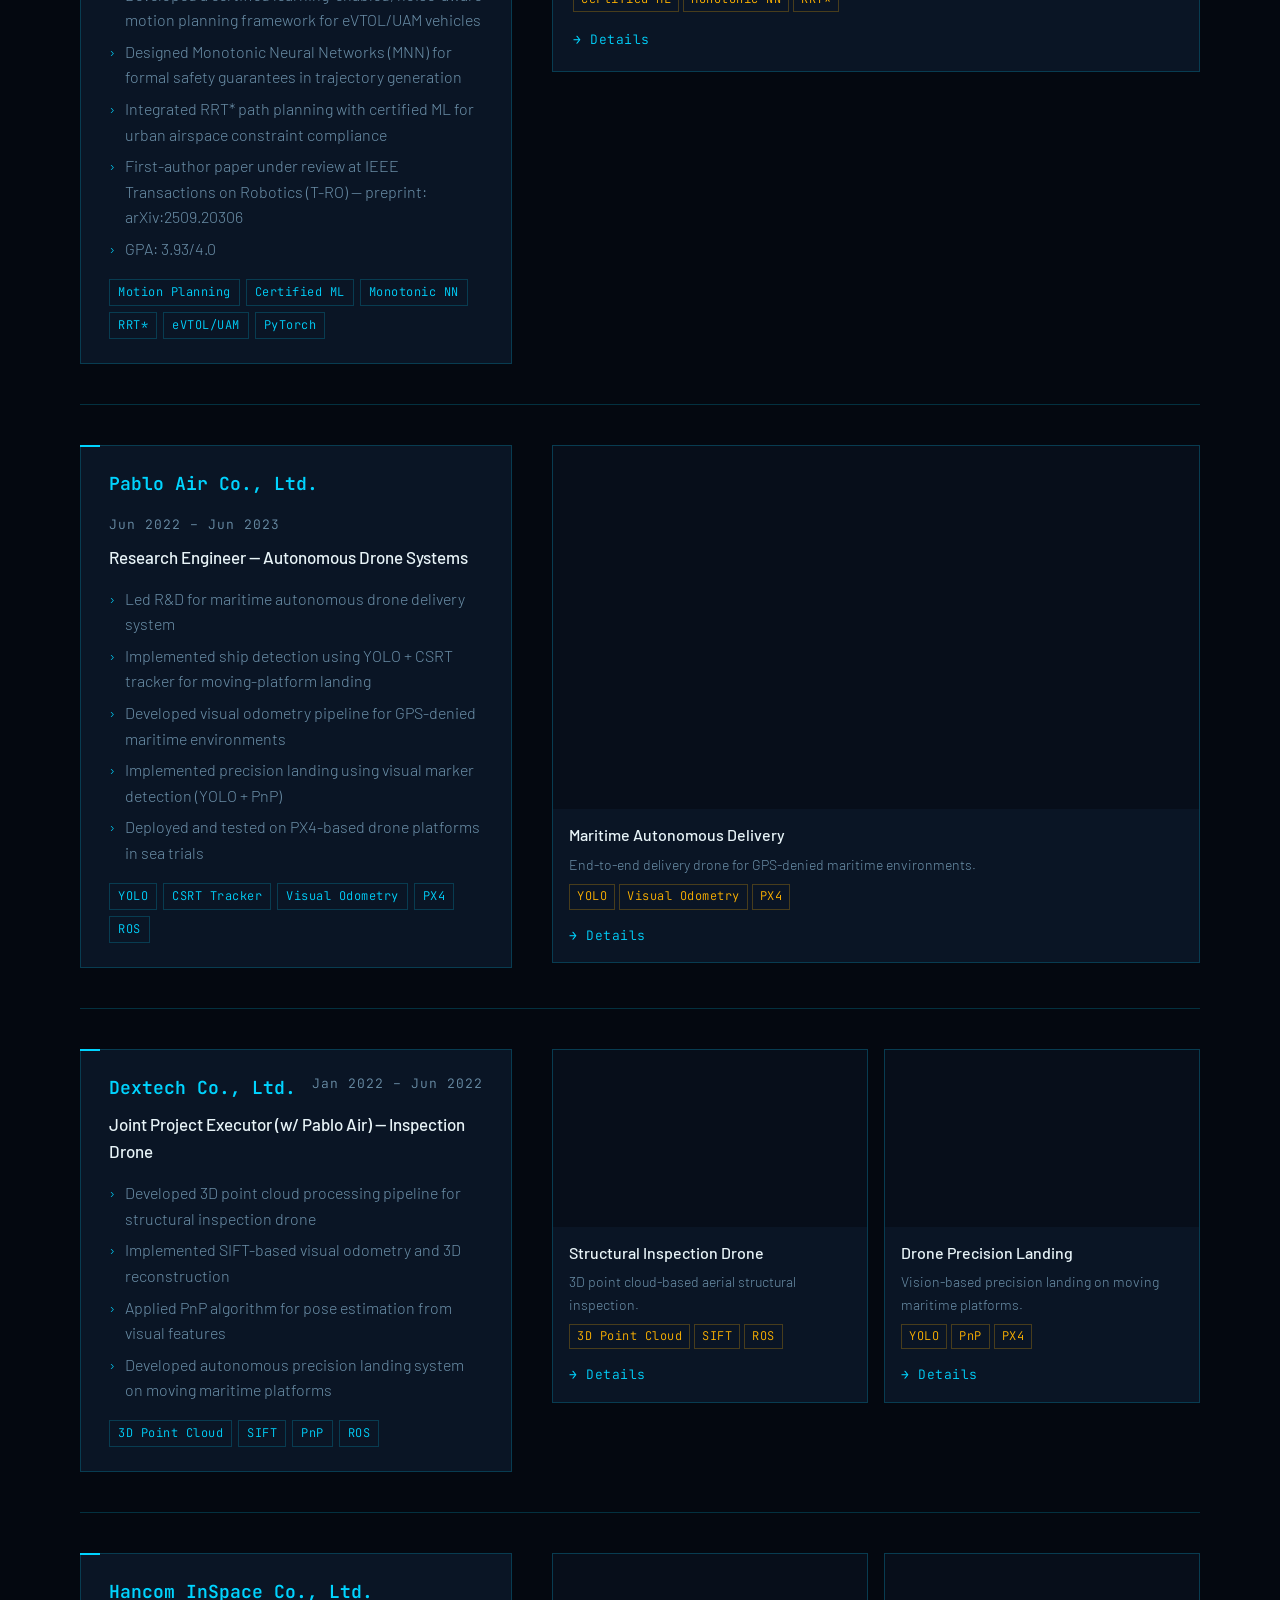
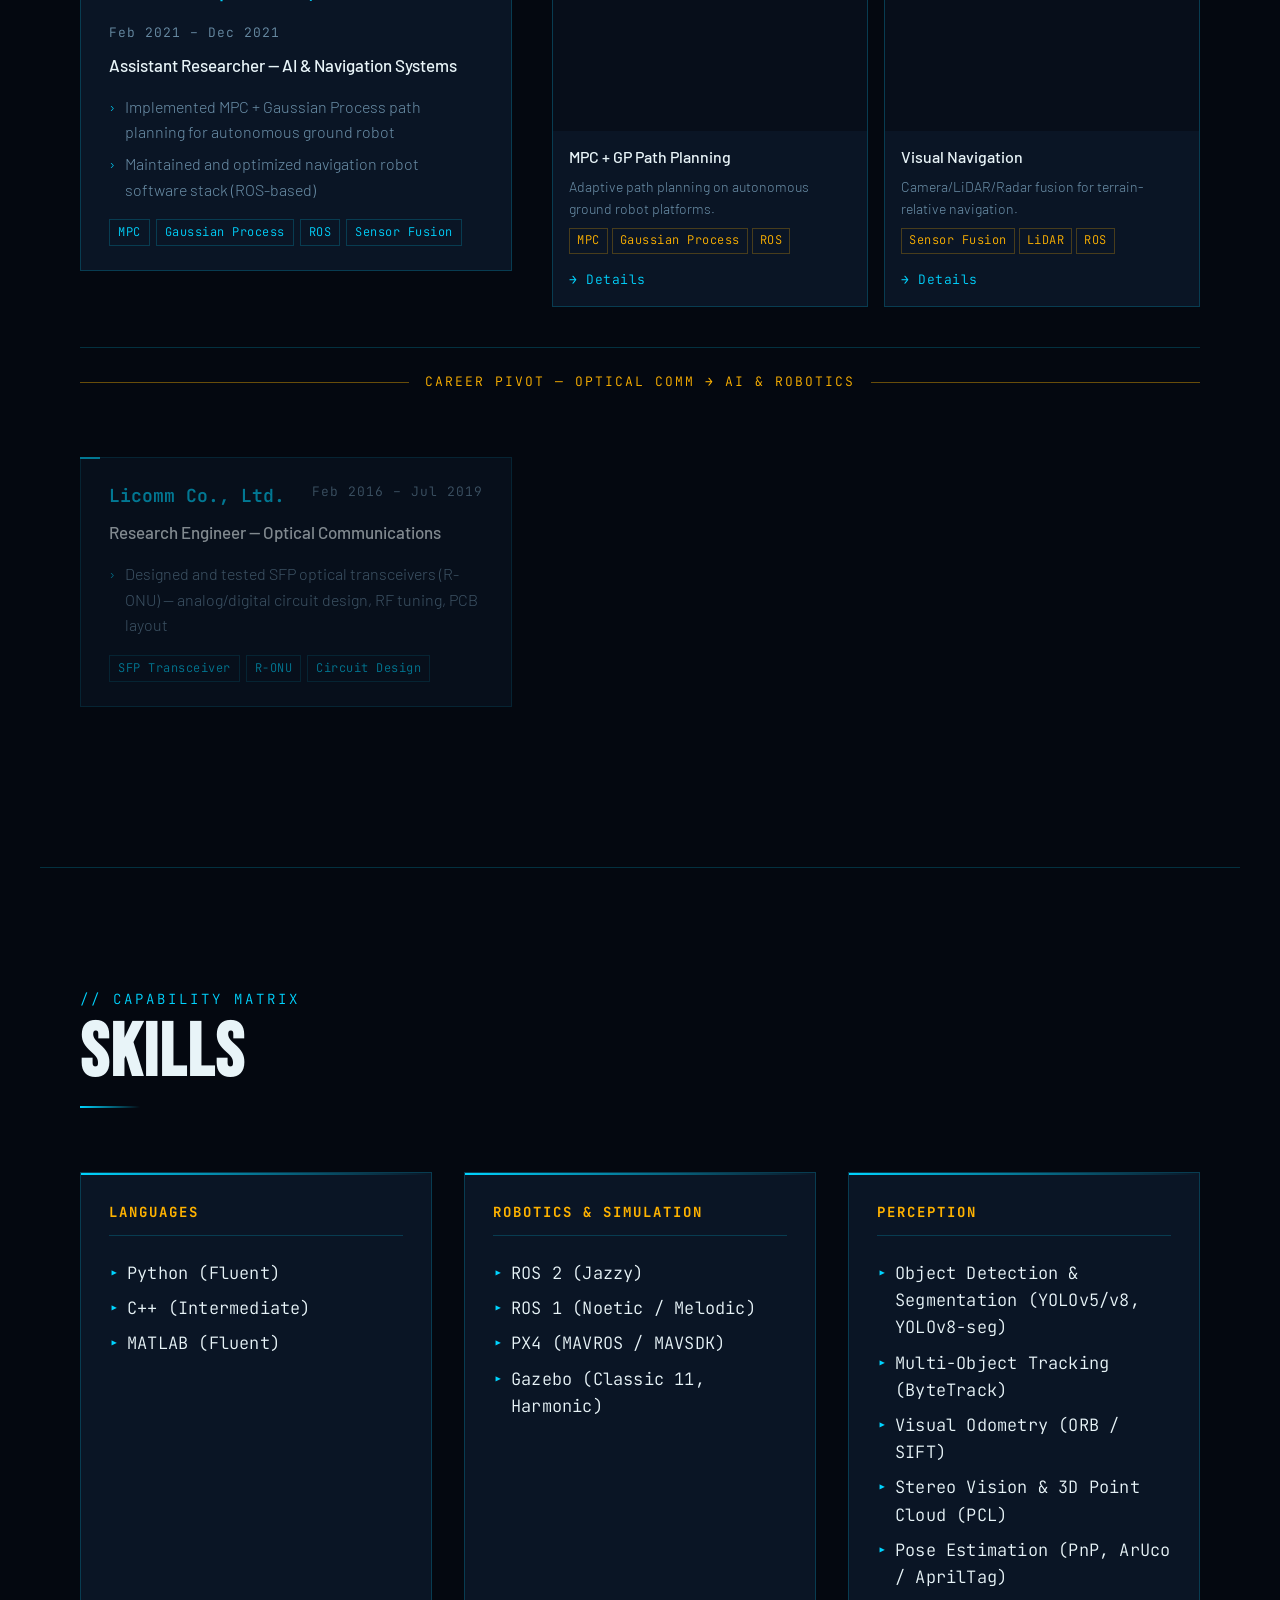
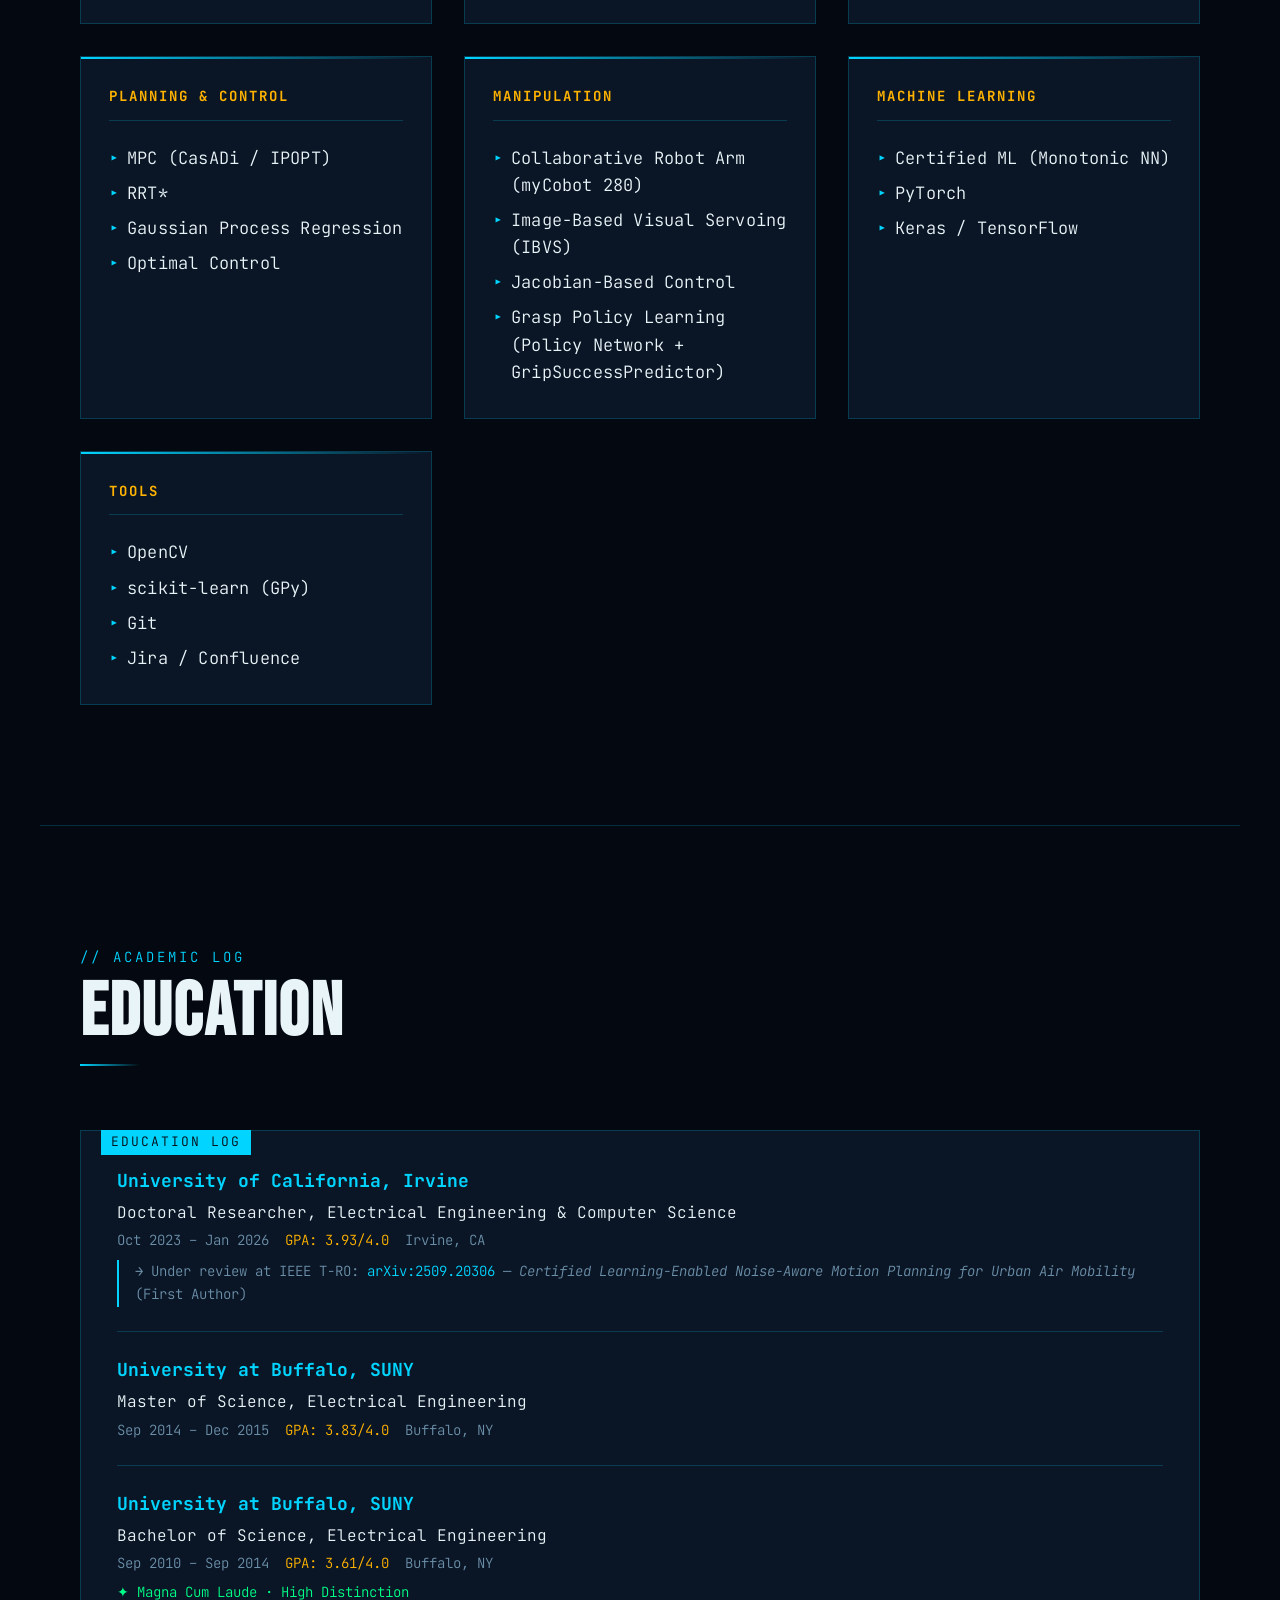
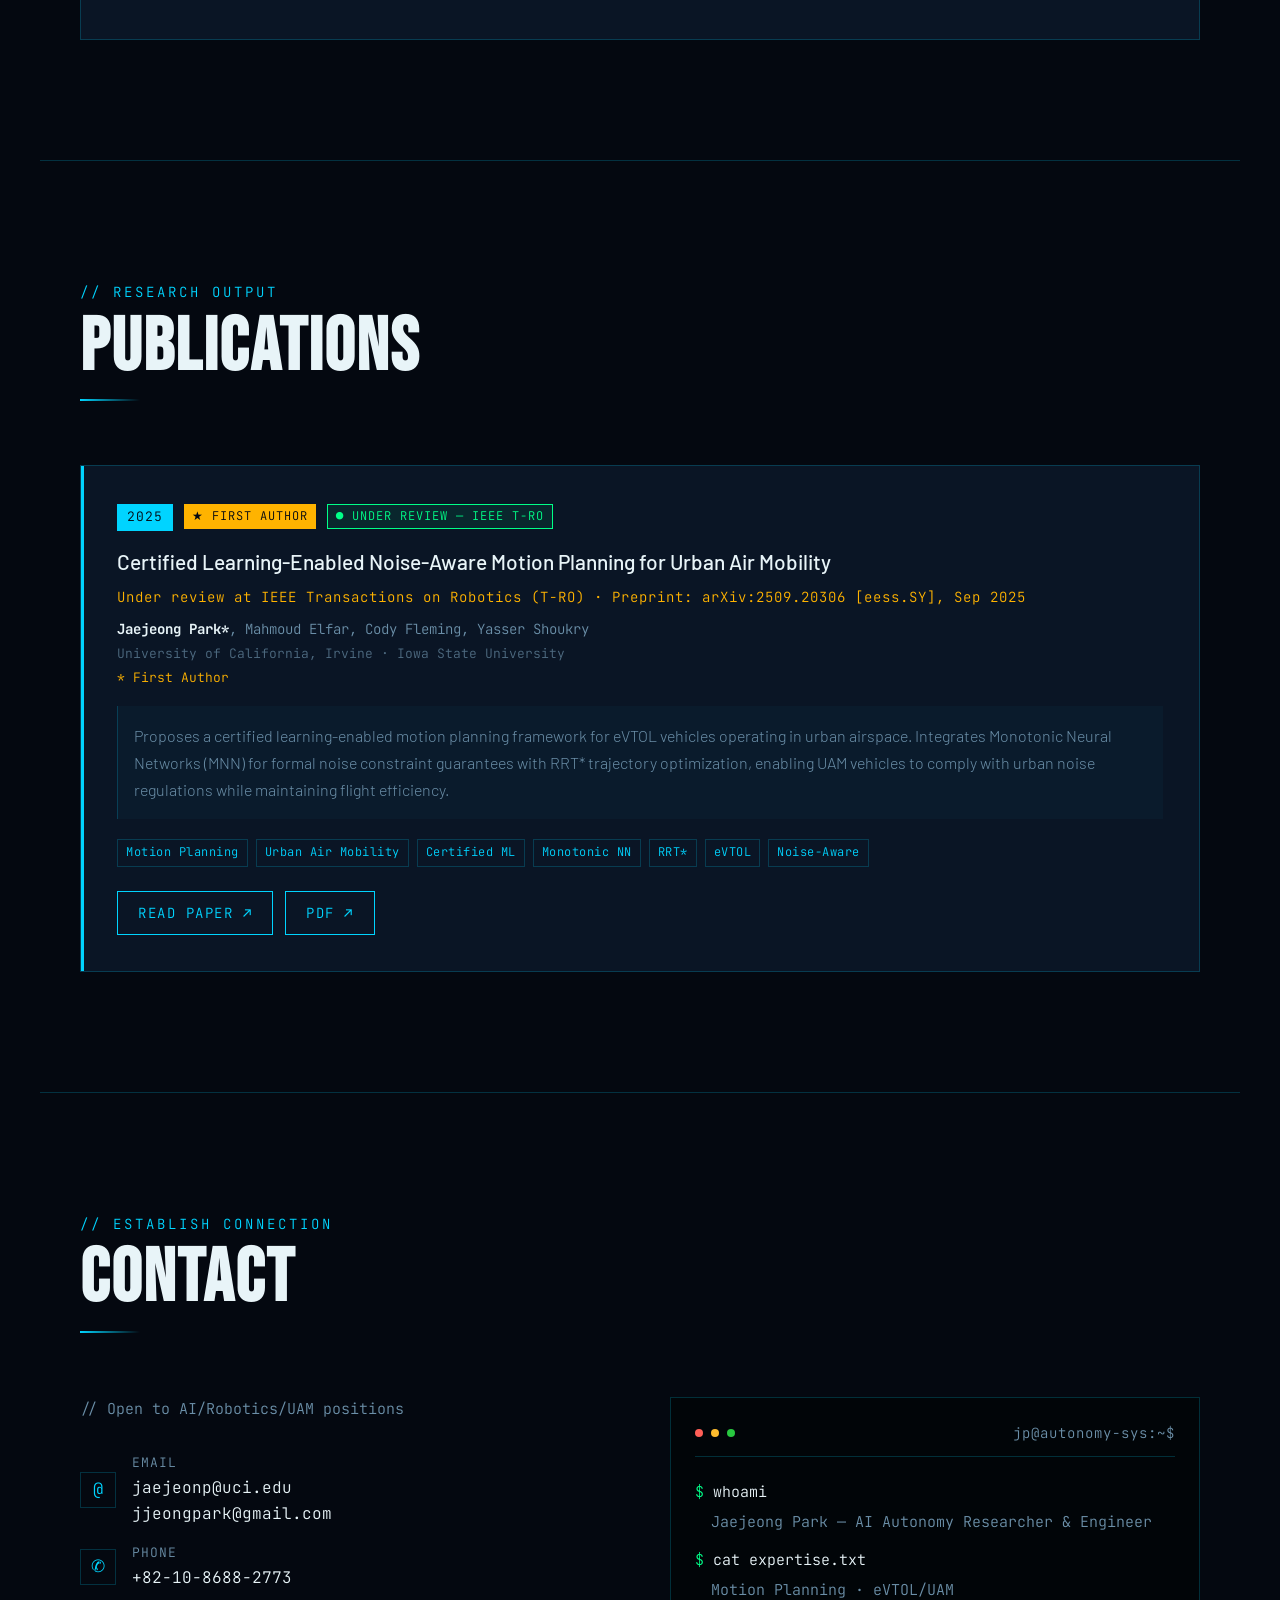
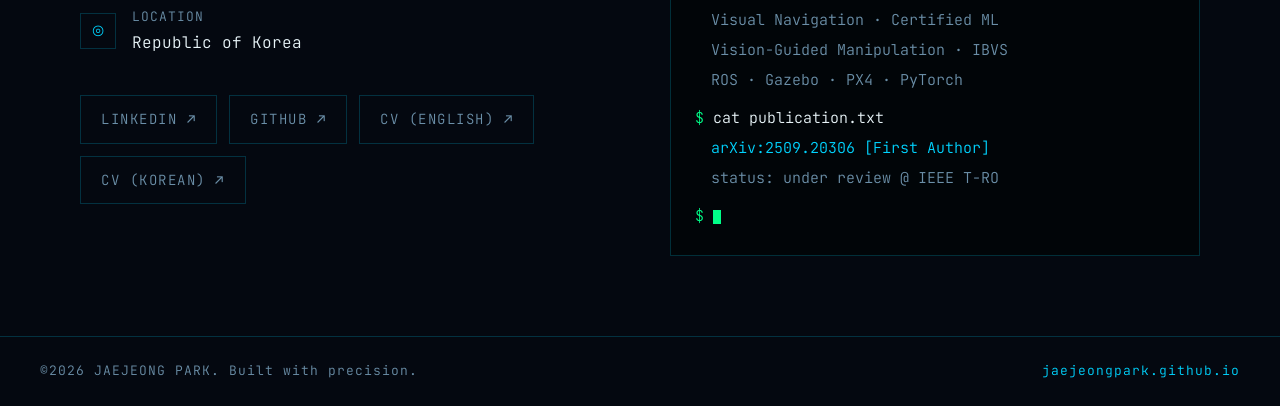
==== commit 21cbdd64: "Add ADDINEDU manipulation experience and IEEE T-RO review status - Add ADDINEDU x Pinklab work entry" ====
--- a/index.html
+++ b/index.html
@@ -3,12 +3,12 @@
 <head>
   <meta charset="UTF-8" />
   <meta name="viewport" content="width=device-width, initial-scale=1.0" />
-  <meta name="description" content="Jaejeong Park — AI Autonomy Researcher & Engineer. Motion Planning, eVTOL/UAM, Visual Navigation, ROS, PyTorch." />
-  <meta name="keywords" content="Jaejeong Park, AI Engineer, Robotics, UAM, Motion Planning, ROS, drone, UCI" />
-  <meta property="og:title" content="Jaejeong Park — AI Autonomy Researcher & Engineer" />
+  <meta name="description" content="Jaejeong Park — AI Autonomy Researcher & Robotics Engineer. Motion Planning, eVTOL/UAM, Visual Navigation, Vision-Guided Manipulation, ROS, PyTorch." />
+  <meta name="keywords" content="Jaejeong Park, AI Engineer, Robotics, UAM, Motion Planning, Manipulation, ROS, drone, UCI" />
+  <meta property="og:title" content="Jaejeong Park — AI Autonomy Researcher & Robotics Engineer" />
   <meta property="og:description" content="Portfolio of Jaejeong Park — AI/Robotics/UAM researcher and engineer." />
   <meta property="og:url" content="https://jaejeongpark.github.io" />
-  <title>Jaejeong Park — AI Autonomy Researcher & Engineer</title>
+  <title>Jaejeong Park — AI Autonomy Researcher & Robotics Engineer</title>
 
   <!-- Fonts -->
   <link rel="preconnect" href="https://fonts.googleapis.com" />
@@ -27,7 +27,7 @@
   ══════════════════════════════════════════════════════════ -->
   <nav id="nav" role="navigation" aria-label="Main navigation">
     <div class="nav-logo">
-      JP<span>.sys</span>
+      JAEJEONG PARK<span>'s Portfolio</span>
     </div>
 
     <button class="hamburger" id="hamburger" aria-label="Toggle menu" aria-expanded="false">
@@ -58,7 +58,7 @@
 
     <div class="hero-content">
       <div class="hero-sys-line" aria-hidden="true">
-        <span data-en="SYSTEM ONLINE — AI AUTONOMY RESEARCHER &amp; ENGINEER" data-ko="시스템 온라인 — AI 자율주행 연구원 &amp; 엔지니어">SYSTEM ONLINE — AI AUTONOMY RESEARCHER &amp; ENGINEER</span>
+        <span data-en="SYSTEM ONLINE — AI AUTONOMY RESEARCHER &amp; ROBOTICS ENGINEER" data-ko="시스템 온라인 — AI 자율시스템 연구원 &amp; 로보틱스 엔지니어">SYSTEM ONLINE — AI AUTONOMY RESEARCHER &amp; ROBOTICS ENGINEER</span>
       </div>
 
       <h1 class="hero-name">JAEJEONG</h1>
@@ -72,6 +72,7 @@
         <span class="hero-tag" role="listitem" data-en="Motion Planning" data-ko="모션 플래닝">Motion Planning</span>
         <span class="hero-tag" role="listitem" data-en="eVTOL / UAM" data-ko="eVTOL / UAM">eVTOL / UAM</span>
         <span class="hero-tag" role="listitem" data-en="Visual Navigation" data-ko="비전 내비게이션">Visual Navigation</span>
+        <span class="hero-tag" role="listitem" data-en="Vision-Guided Manipulation" data-ko="Vision-Guided Manipulation">Vision-Guided Manipulation</span>
         <span class="hero-tag" role="listitem" data-en="Certified ML" data-ko="인증된 ML">Certified ML</span>
         <span class="hero-tag" role="listitem" data-en="ROS · Gazebo" data-ko="ROS · Gazebo">ROS · Gazebo</span>
       </div>
@@ -96,7 +97,7 @@
   ══════════════════════════════════════════════════════════ -->
   <section id="about" aria-labelledby="about-heading">
     <div class="section-header fade-in">
-      <p class="section-label" data-en="// SYSTEM ID" data-ko="// 시스템 ID">// SYSTEM ID</p>
+      <p class="section-label" data-en="// PROFILE" data-ko="// 프로필">// PROFILE</p>
       <h2 class="section-title" id="about-heading" data-en="ABOUT" data-ko="소개">ABOUT</h2>
       <div class="section-line" aria-hidden="true"></div>
     </div>
@@ -112,10 +113,6 @@
         <!-- ID Card -->
         <div class="about-id-card" role="table" aria-label="Profile information">
           <div class="about-id-row">
-            <span class="id-key" data-en="SYSTEM_ID" data-ko="시스템_ID">SYSTEM_ID</span>
-            <span class="id-val">JP-1991</span>
-          </div>
-          <div class="about-id-row">
             <span class="id-key">STATUS</span>
             <span class="id-val status"><span class="status-dot" aria-hidden="true"></span><span data-en="ACTIVE" data-ko="구직중">ACTIVE</span></span>
           </div>
@@ -132,7 +129,7 @@
 
       <!-- Text -->
       <div class="about-text fade-in">
-        <p class="about-comment" data-en="// PROFILE" data-ko="// 프로필">// PROFILE</p>
+        <p class="about-comment" data-en="// INTRODUCTION" data-ko="// 자기소개">// INTRODUCTION</p>
 
         <p class="about-profile-text"
            data-en="Electrical engineer with a rare trajectory: <span class='about-highlight'>hardware roots in optical communications</span>, a self-driven pivot to AI and robotics, industry research at the forefront of drone autonomy, and doctoral research on <span class='about-highlight'>certified ML for Urban Air Mobility</span>."
@@ -141,15 +138,21 @@
         </p>
 
         <p class="about-profile-text"
-           data-en="Now returning to industry — bringing both <span class='about-highlight'>academic depth</span> (first-author arXiv publication, GPA 3.93/4.0) and <span class='about-highlight'>real-world execution</span> (maritime delivery drones, inspection systems, MPC path planning) to teams building the next generation of autonomous systems."
-           data-ko="현재 산업계에 복귀하며 <span class='about-highlight'>학문적 깊이</span>(제1저자 arXiv 논문, GPA 3.93/4.0)와 <span class='about-highlight'>실전 실행 역량</span>(해상 배달 드론, 점검 시스템, MPC 경로 계획)을 갖춘 차세대 자율 시스템 팀에 기여하고자 합니다.">
-          Now returning to industry — bringing both <span class="about-highlight">academic depth</span> (first-author arXiv publication, GPA 3.93/4.0) and <span class="about-highlight">real-world execution</span> (maritime delivery drones, inspection systems, MPC path planning) to teams building the next generation of autonomous systems.
+           data-en="Now returning to industry — bringing both <span class='about-highlight'>academic depth</span> (first-author paper under review at IEEE T-RO, GPA 3.93/4.0) and <span class='about-highlight'>real-world execution</span> (maritime delivery drones, inspection systems, MPC path planning) to teams building the next generation of autonomous systems."
+           data-ko="현재 산업계에 복귀하며 <span class='about-highlight'>학문적 깊이</span>(IEEE T-RO 심사 중인 제1저자 논문, GPA 3.93/4.0)와 <span class='about-highlight'>실전 실행 역량</span>(해상 배달 드론, 점검 시스템, MPC 경로 계획)을 갖춘 차세대 자율 시스템 팀에 기여하고자 합니다.">
+          Now returning to industry — bringing both <span class="about-highlight">academic depth</span> (first-author paper under review at IEEE T-RO, GPA 3.93/4.0) and <span class="about-highlight">real-world execution</span> (maritime delivery drones, inspection systems, MPC path planning) to teams building the next generation of autonomous systems.
         </p>
 
+        <p class="about-profile-text"
+           data-en="Most recently expanded beyond aerial systems into <span class='about-highlight'>vision-guided manipulation</span> — leading a multi-robot unmanned-store project at ADDINEDU and building an IBVS pick-and-place system on a collaborative robot arm with ROS 2. Passionate about the full spectrum of robotics, from drone autonomy to robot manipulation."
+           data-ko="최근에는 드론을 넘어 <span class='about-highlight'>비전 기반 매니퓰레이션(로봇팔)</span>으로 영역을 확장했습니다 — ADDINEDU에서 다중 로봇 무인매장 프로젝트를 리드하며 협동로봇 기반 IBVS 픽앤플레이스 시스템을 ROS 2로 구축했고, 드론 자율화부터 로봇 매니퓰레이션까지 로보틱스 전반에 걸쳐 역량을 넓혀가고 있습니다.">
+          Most recently expanded beyond aerial systems into <span class="about-highlight">vision-guided manipulation</span> — leading a multi-robot unmanned-store project at ADDINEDU and building an IBVS pick-and-place system on a collaborative robot arm with ROS 2. Passionate about the full spectrum of robotics, from drone autonomy to robot manipulation.
+        </p>
+
         <div class="about-story-line">
-          <span data-en="Optical Comm HW  →  [2019~2020: Self-directed AI/ML Study]  →  Drone/Robotics R&D  →  UCI Doctoral Research  →  Industry Return (2026)"
-                data-ko="광통신 HW  →  [2019~2020: 자기주도 AI/ML 학습]  →  드론/로보틱스 R&D  →  UCI 박사 연구  →  산업계 복귀 (2026)">
-            Optical Comm HW  →  [2019~2020: Self-directed AI/ML Study]  →  Drone/Robotics R&amp;D  →  UCI Doctoral Research  →  Industry Return (2026)
+          <span data-en="Optical Comm HW  →  [2019~2020: Self-directed AI/ML Study]  →  Drone/Robotics R&D  →  UCI Doctoral Research  →  Vision-Guided Manipulation  →  Industry Return (2026)"
+                data-ko="광통신 HW  →  [2019~2020: 자기주도 AI/ML 학습]  →  드론/로보틱스 R&D  →  UCI 박사 연구  →  Vision-Guided Manipulation  →  산업계 복귀 (2026)">
+            Optical Comm HW  →  [2019~2020: Self-directed AI/ML Study]  →  Drone/Robotics R&amp;D  →  UCI Doctoral Research  →  Vision-Guided Manipulation  →  Industry Return (2026)
           </span>
         </div>
       </div>
@@ -167,6 +170,50 @@
     </div>
 
     <div class="work-timeline">
+
+      <!-- ── ADDINEDU x Pinklab ── -->
+      <div class="work-row fade-in">
+        <div class="work-info">
+          <div class="exp-header">
+            <span class="exp-company">ADDINEDU × Pinklab</span>
+            <span class="exp-period">Apr 2026 – Jun 2026</span>
+          </div>
+          <div class="exp-role" data-en="Team Lead — Vision-Guided Manipulation using COBOT" data-ko="팀 리드 — COBOT 기반 Vision-Guided Manipulation">Team Lead — Vision-Guided Manipulation using COBOT</div>
+          <ul class="exp-details">
+            <li data-en="Won the Grand Prize (1st place) at the final showcase — judged by industry panels from four companies including Movensys" data-ko="최종 발표에서 최우수상(1위) 수상 — 모벤시스(Movensys) 외 3개 기업 실무진 심사">Won the Grand Prize (1st place) at the final showcase — judged by industry panels from four companies including Movensys</li>
+            <li data-en="Led an autonomous unmanned-store project end to end — AMRs transport goods while COBOT arms pick and shelve items on demand" data-ko="AMR이 상품을 운송하고 COBOT 로봇팔이 픽업·진열하는 무인매장 프로젝트를 엔드투엔드로 리드">Led an autonomous unmanned-store project end to end — AMRs transport goods while COBOT arms pick and shelve items on demand</li>
+            <li data-en="Built a vision-guided pick-and-place system on a myCobot 280 collaborative robot with a ROS 2 architecture" data-ko="myCobot 280 협동로봇 기반 비전 픽앤플레이스 시스템을 ROS 2 아키텍처로 구축">Built a vision-guided pick-and-place system on a myCobot 280 collaborative robot with a ROS 2 architecture</li>
+            <li data-en="Applied Image-Based Visual Servoing (IBVS) with Jacobian-based control for manipulation" data-ko="Image-Based Visual Servoing (IBVS)과 Jacobian 기반 제어를 매니퓰레이션에 적용">Applied Image-Based Visual Servoing (IBVS) with Jacobian-based control for manipulation</li>
+            <li data-en="Designed a hybrid closed/open-loop neural network controller (policy network + GripSuccessPredictor) that learns both the control policy and the grasp timing" data-ko="제어 정책과 파지(grasp) 시점을 함께 학습하는 hybrid closed/open-loop 신경망 컨트롤러(policy network + GripSuccessPredictor) 설계">Designed a hybrid closed/open-loop neural network controller (policy network + GripSuccessPredictor) that learns both the control policy and the grasp timing</li>
+          </ul>
+          <div class="exp-tags">
+            <span class="exp-tag">ROS 2 Jazzy</span>
+            <span class="exp-tag">myCobot 280</span>
+            <span class="exp-tag">IBVS</span>
+            <span class="exp-tag">YOLOv8-seg</span>
+            <span class="exp-tag">Policy Network</span>
+          </div>
+        </div>
+
+        <div class="work-projects">
+          <!-- ADDINEDU: GitHub link card (no video) -->
+          <a class="proj-card proj-card--paper" href="https://github.com/jaejeongpark/just_pick_it" target="_blank" rel="noopener noreferrer" aria-label="just_pick_it — GitHub repository">
+            <div class="proj-card-paper-inner">
+              <span class="pub-year-badge">GITHUB 2026</span>
+              <span class="pub-first-author" data-en="★ TEAM LEAD" data-ko="★ 팀 리드">★ TEAM LEAD</span>
+              <span class="pub-status-badge" data-en="🏆 GRAND PRIZE — 1ST PLACE" data-ko="🏆 최우수상 — 1위">🏆 GRAND PRIZE — 1ST PLACE</span>
+              <p class="proj-card-title" data-en="just_pick_it — Vision-Guided Pick &amp; Place" data-ko="just_pick_it — 비전 픽앤플레이스">just_pick_it — Vision-Guided Pick &amp; Place</p>
+              <p class="proj-card-desc" data-en="Unmanned-store robotics: COBOT pick-and-place with IBVS and learned grasp timing on ROS 2." data-ko="무인매장 로보틱스: IBVS와 파지 시점 학습 기반 COBOT 픽앤플레이스 (ROS 2).">Unmanned-store robotics: COBOT pick-and-place with IBVS and learned grasp timing on ROS 2.</p>
+              <div class="proj-card-tags">
+                <span class="tech-tag">ROS 2</span>
+                <span class="tech-tag">IBVS</span>
+                <span class="tech-tag">myCobot 280</span>
+              </div>
+              <span class="proj-card-link" data-en="→ GitHub" data-ko="→ GitHub">→ GitHub</span>
+            </div>
+          </a>
+        </div>
+      </div><!-- /.work-row -->
 
       <!-- ── UC Irvine ── -->
       <div class="work-row fade-in">
@@ -180,7 +227,7 @@
             <li data-en="Developed a certified learning-enabled, noise-aware motion planning framework for eVTOL/UAM vehicles" data-ko="eVTOL/UAM 차량을 위한 인증 기반 소음 인식 모션 플래닝 프레임워크 개발">Developed a certified learning-enabled, noise-aware motion planning framework for eVTOL/UAM vehicles</li>
             <li data-en="Designed Monotonic Neural Networks (MNN) for formal safety guarantees in trajectory generation" data-ko="궤적 생성의 공식적 안전 보장을 위한 단조 신경망(MNN) 설계">Designed Monotonic Neural Networks (MNN) for formal safety guarantees in trajectory generation</li>
             <li data-en="Integrated RRT* path planning with certified ML for urban airspace constraint compliance" data-ko="도심 공역 제약 준수를 위한 RRT* 경로 계획과 인증 ML 통합">Integrated RRT* path planning with certified ML for urban airspace constraint compliance</li>
-            <li data-en="Published first-author paper on arXiv (arXiv:2509.20306)" data-ko="arXiv 제1저자 논문 게재 (arXiv:2509.20306)">Published first-author paper on arXiv (<a href="https://arxiv.org/abs/2509.20306" target="_blank" rel="noopener">arXiv:2509.20306</a>)</li>
+            <li data-en="First-author paper under review at IEEE Transactions on Robotics (T-RO) — preprint: arXiv:2509.20306" data-ko="제1저자 논문 IEEE Transactions on Robotics (T-RO) 심사 진행 중 — 프리프린트: arXiv:2509.20306">First-author paper under review at IEEE Transactions on Robotics (T-RO) — preprint: <a href="https://arxiv.org/abs/2509.20306" target="_blank" rel="noopener">arXiv:2509.20306</a></li>
             <li data-en="GPA: 3.93/4.0" data-ko="GPA: 3.93/4.0">GPA: 3.93/4.0</li>
           </ul>
           <div class="exp-tags">
@@ -200,7 +247,7 @@
               <span class="pub-year-badge">arXiv 2025</span>
               <span class="pub-first-author" data-en="★ FIRST AUTHOR" data-ko="★ 제1저자">★ FIRST AUTHOR</span>
               <p class="proj-card-title" data-en="Noise-Aware UAM Motion Planning" data-ko="소음 인식 UAM 모션 플래닝">Noise-Aware UAM Motion Planning</p>
-              <p class="proj-card-desc" data-en="Certified ML framework for eVTOL under urban noise constraints." data-ko="도심 소음 제약 하에서 eVTOL을 위한 인증 ML 프레임워크.">Certified ML framework for eVTOL under urban noise constraints.</p>
+              <p class="proj-card-desc" data-en="Certified ML framework for eVTOL under urban noise constraints. Under review at IEEE T-RO." data-ko="도심 소음 제약 하에서 eVTOL을 위한 인증 ML 프레임워크. IEEE T-RO 심사 진행 중.">Certified ML framework for eVTOL under urban noise constraints. Under review at IEEE T-RO.</p>
               <div class="proj-card-tags">
                 <span class="tech-tag">Certified ML</span>
                 <span class="tech-tag">Monotonic NN</span>
@@ -323,7 +370,6 @@
           <ul class="exp-details">
             <li data-en="Implemented MPC + Gaussian Process path planning for autonomous ground robot" data-ko="자율 지상 로봇을 위한 MPC + 가우시안 프로세스 경로 계획 구현">Implemented MPC + Gaussian Process path planning for autonomous ground robot</li>
             <li data-en="Maintained and optimized navigation robot software stack (ROS-based)" data-ko="ROS 기반 내비게이션 로봇 소프트웨어 스택 유지보수 및 최적화">Maintained and optimized navigation robot software stack (ROS-based)</li>
-            <li data-en="Lunar surface Terrain-Relative Navigation (TRN) research using Camera, LiDAR, and Radar fusion" data-ko="카메라, LiDAR, 레이더 융합을 이용한 달 표면 지형 상대 내비게이션(TRN) 연구">Lunar surface Terrain-Relative Navigation (TRN) research using Camera, LiDAR, and Radar fusion</li>
           </ul>
           <div class="exp-tags">
             <span class="exp-tag">MPC</span>
@@ -426,7 +472,6 @@
           <li>ROS 1 (Noetic / Melodic)</li>
           <li>PX4 (MAVROS / MAVSDK)</li>
           <li>Gazebo (Classic 11, Harmonic)</li>
-          <li>myCobot 280</li>
         </ul>
       </div>
 
@@ -448,10 +493,19 @@
         <ul class="skill-list" role="list">
           <li>MPC (CasADi / IPOPT)</li>
           <li>RRT*</li>
+          <li>Gaussian Process Regression</li>
+          <li>Optimal Control</li>
+        </ul>
+      </div>
+
+      <!-- Manipulation -->
+      <div class="skill-category fade-in">
+        <h3 class="skill-cat-title" data-en="MANIPULATION" data-ko="매니퓰레이션 (로봇팔)">MANIPULATION</h3>
+        <ul class="skill-list" role="list">
+          <li data-en="Collaborative Robot Arm (myCobot 280)" data-ko="협동로봇 (myCobot 280)">Collaborative Robot Arm (myCobot 280)</li>
           <li>Image-Based Visual Servoing (IBVS)</li>
           <li>Jacobian-Based Control</li>
-          <li>Gaussian Process Regression</li>
-          <li>Optimal Control</li>
+          <li data-en="Grasp Policy Learning (Policy Network + GripSuccessPredictor)" data-ko="파지(Grasp) 정책 학습 (Policy Network + GripSuccessPredictor)">Grasp Policy Learning (Policy Network + GripSuccessPredictor)</li>
         </ul>
       </div>
 
@@ -501,7 +555,7 @@
           <span data-en="Irvine, CA" data-ko="미국 캘리포니아 어바인">Irvine, CA</span>
         </div>
         <div class="edu-pub">
-          → <span data-en="Published" data-ko="게재">Published</span>:
+          → <span data-en="Under review at IEEE T-RO" data-ko="IEEE T-RO 심사 중">Under review at IEEE T-RO</span>:
           <a href="https://arxiv.org/abs/2509.20306" target="_blank" rel="noopener">arXiv:2509.20306</a>
           — <em data-en="Certified Learning-Enabled Noise-Aware Motion Planning for Urban Air Mobility" data-ko="도심항공모빌리티를 위한 인증 기반 소음 인식 모션 플래닝">Certified Learning-Enabled Noise-Aware Motion Planning for Urban Air Mobility</em>
           (<span data-en="First Author" data-ko="제1저자">First Author</span>)
@@ -552,13 +606,16 @@
       <div>
         <span class="pub-year-badge">2025</span>
         <span class="pub-first-author" data-en="★ FIRST AUTHOR" data-ko="★ 제1저자">★ FIRST AUTHOR</span>
+        <span class="pub-status-badge" data-en="● UNDER REVIEW — IEEE T-RO" data-ko="● IEEE T-RO 심사 중">● UNDER REVIEW — IEEE T-RO</span>
       </div>
 
       <h3 class="pub-title">
         Certified Learning-Enabled Noise-Aware Motion Planning for Urban Air Mobility
       </h3>
 
-      <p class="pub-venue">arXiv:2509.20306v1 [eess.SY] — September 24, 2025</p>
+      <p class="pub-venue"
+         data-en="Under review at IEEE Transactions on Robotics (T-RO) · Preprint: arXiv:2509.20306 [eess.SY], Sep 2025"
+         data-ko="IEEE Transactions on Robotics (T-RO) 심사 진행 중 · 프리프린트: arXiv:2509.20306 [eess.SY], 2025년 9월">Under review at IEEE Transactions on Robotics (T-RO) · Preprint: arXiv:2509.20306 [eess.SY], Sep 2025</p>
 
       <p class="pub-authors">
         <strong>Jaejeong Park*</strong>, Mahmoud Elfar, Cody Fleming, Yasser Shoukry<br />
@@ -663,6 +720,7 @@
             </div>
             <span class="term-out">Motion Planning · eVTOL/UAM</span>
             <span class="term-out">Visual Navigation · Certified ML</span>
+            <span class="term-out">Vision-Guided Manipulation · IBVS</span>
             <span class="term-out">ROS · Gazebo · PX4 · PyTorch</span>
 
             <div style="margin-top:8px;">
@@ -670,6 +728,7 @@
               <span class="term-cmd"> cat publication.txt</span>
             </div>
             <span class="term-out highlight"><a href="https://arxiv.org/abs/2509.20306" target="_blank" rel="noopener">arXiv:2509.20306</a> [First Author]</span>
+            <span class="term-out">status: under review @ IEEE T-RO</span>
 
             <div style="margin-top:8px;">
               <span class="term-prompt">$</span>
--- a/assets/css/main.css
+++ b/assets/css/main.css
@@ -1000,6 +1000,19 @@
   vertical-align: middle;
 }
 
+.pub-status-badge {
+  font-family: var(--font-mono);
+  font-size: 12px;
+  color: var(--green);
+  border: 1px solid var(--green);
+  background: rgba(0, 255, 136, 0.08);
+  padding: 2px 8px;
+  display: inline-block;
+  margin-left: 8px;
+  letter-spacing: 1px;
+  vertical-align: middle;
+}
+
 .pub-title {
   font-family: var(--font-body);
   font-size: 21px;
--- a/assets/css/responsive.css
+++ b/assets/css/responsive.css
@@ -40,6 +40,11 @@
 
   /* Nav */
   #nav { padding: 0 20px; }
+
+  .nav-logo {
+    font-size: 13px;
+    letter-spacing: 1px;
+  }
 
   .nav-links {
     display: none;
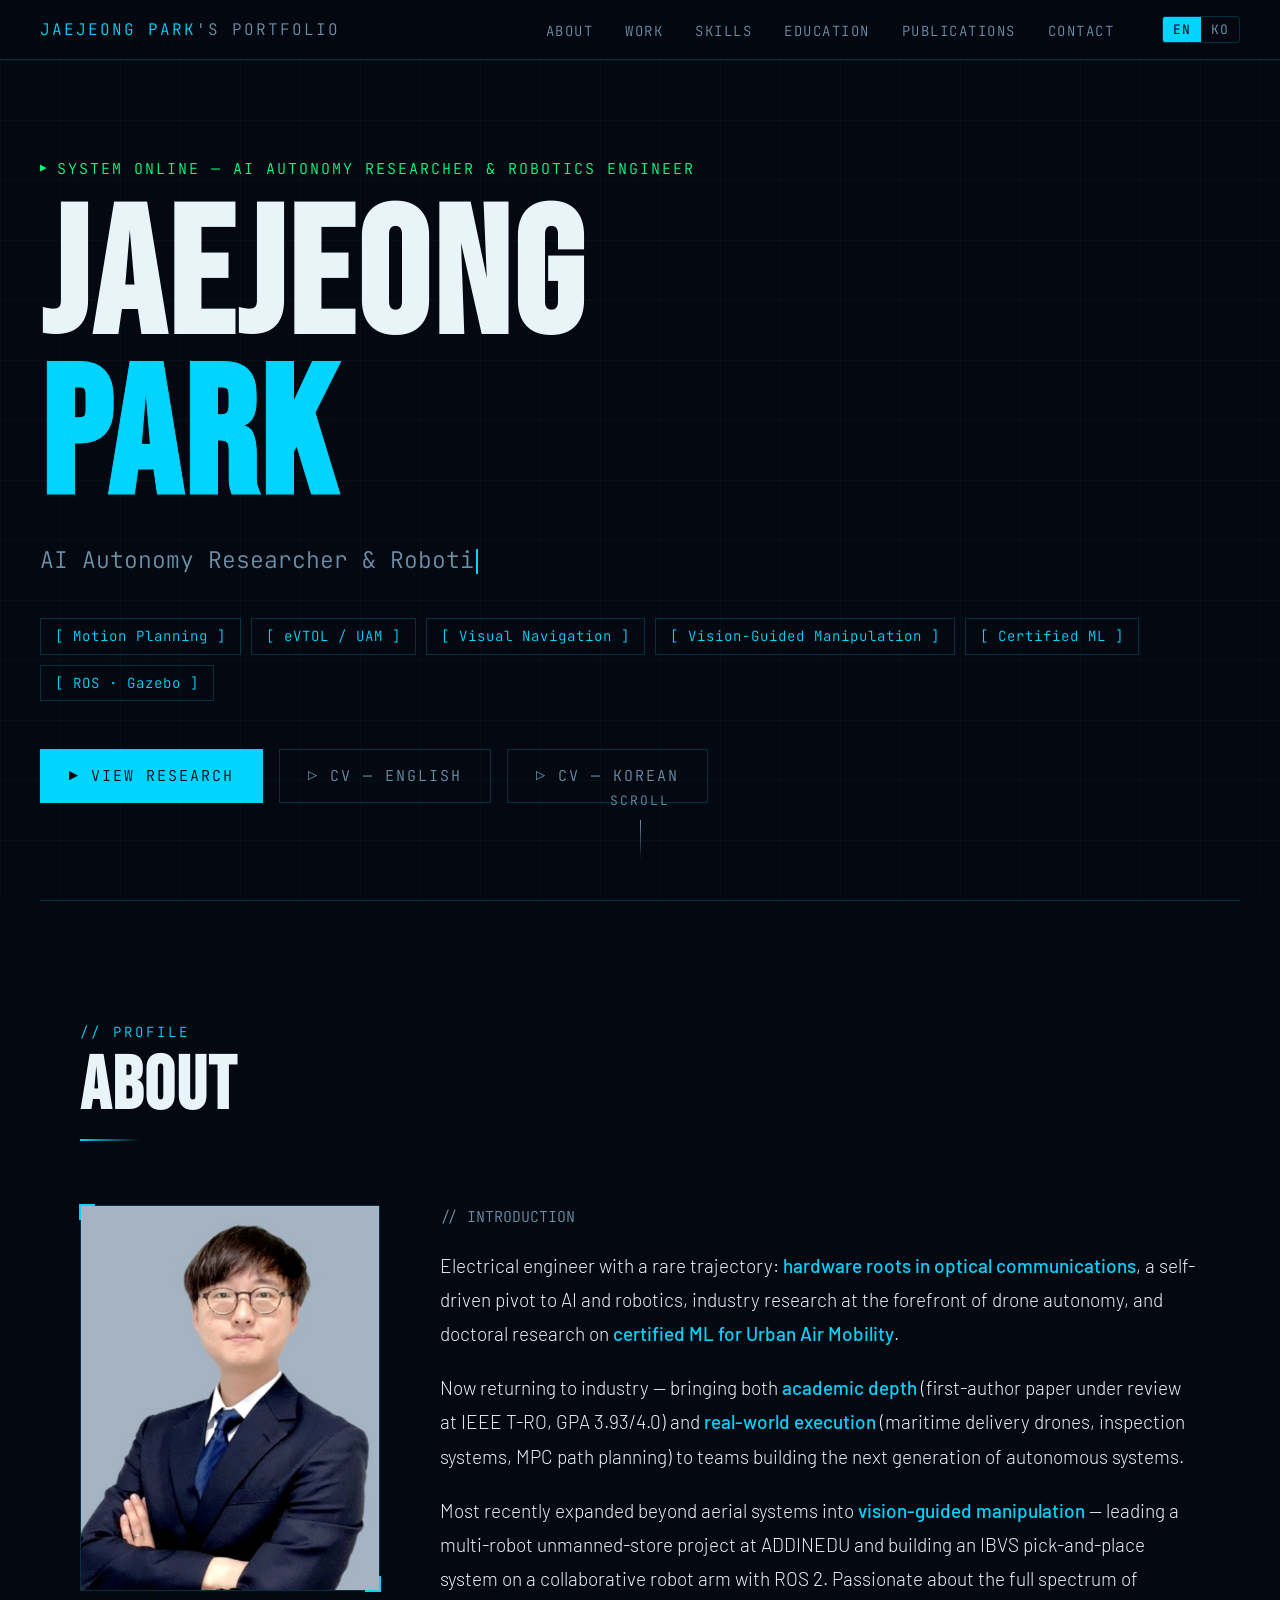
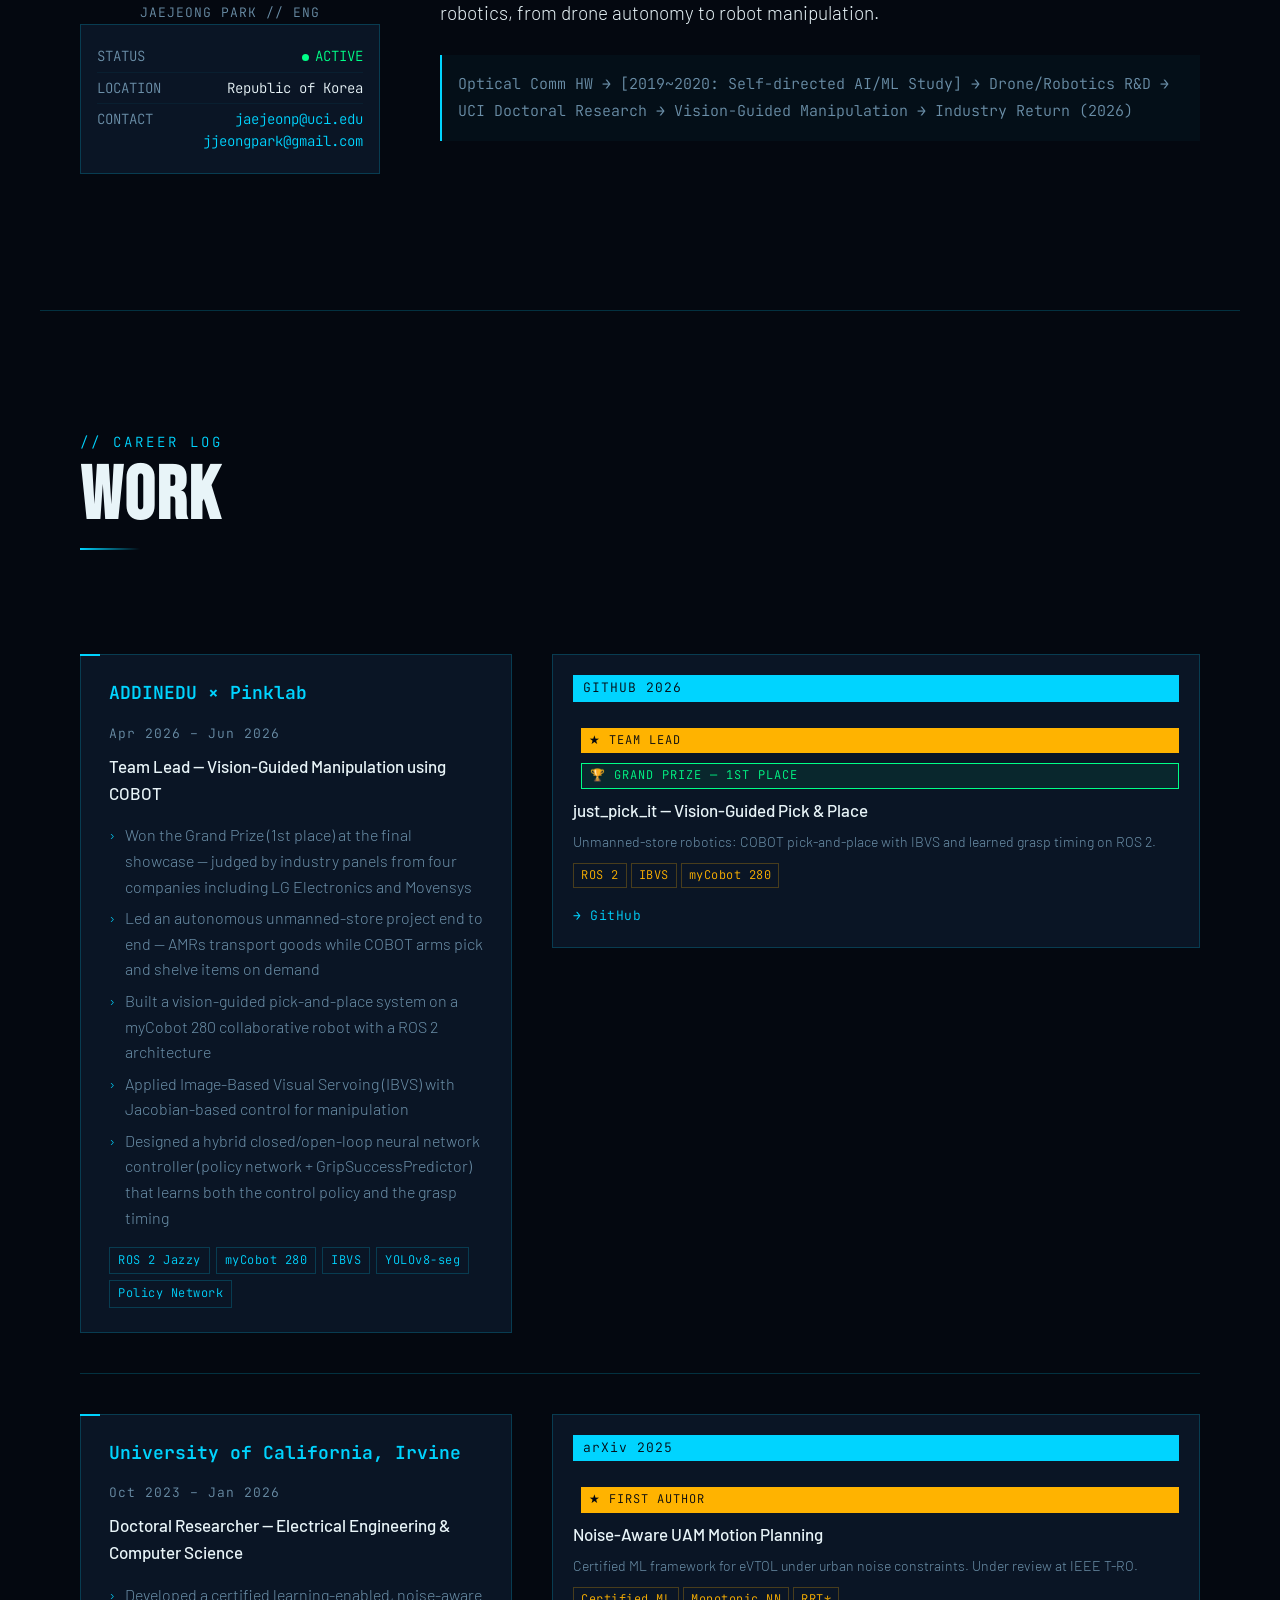
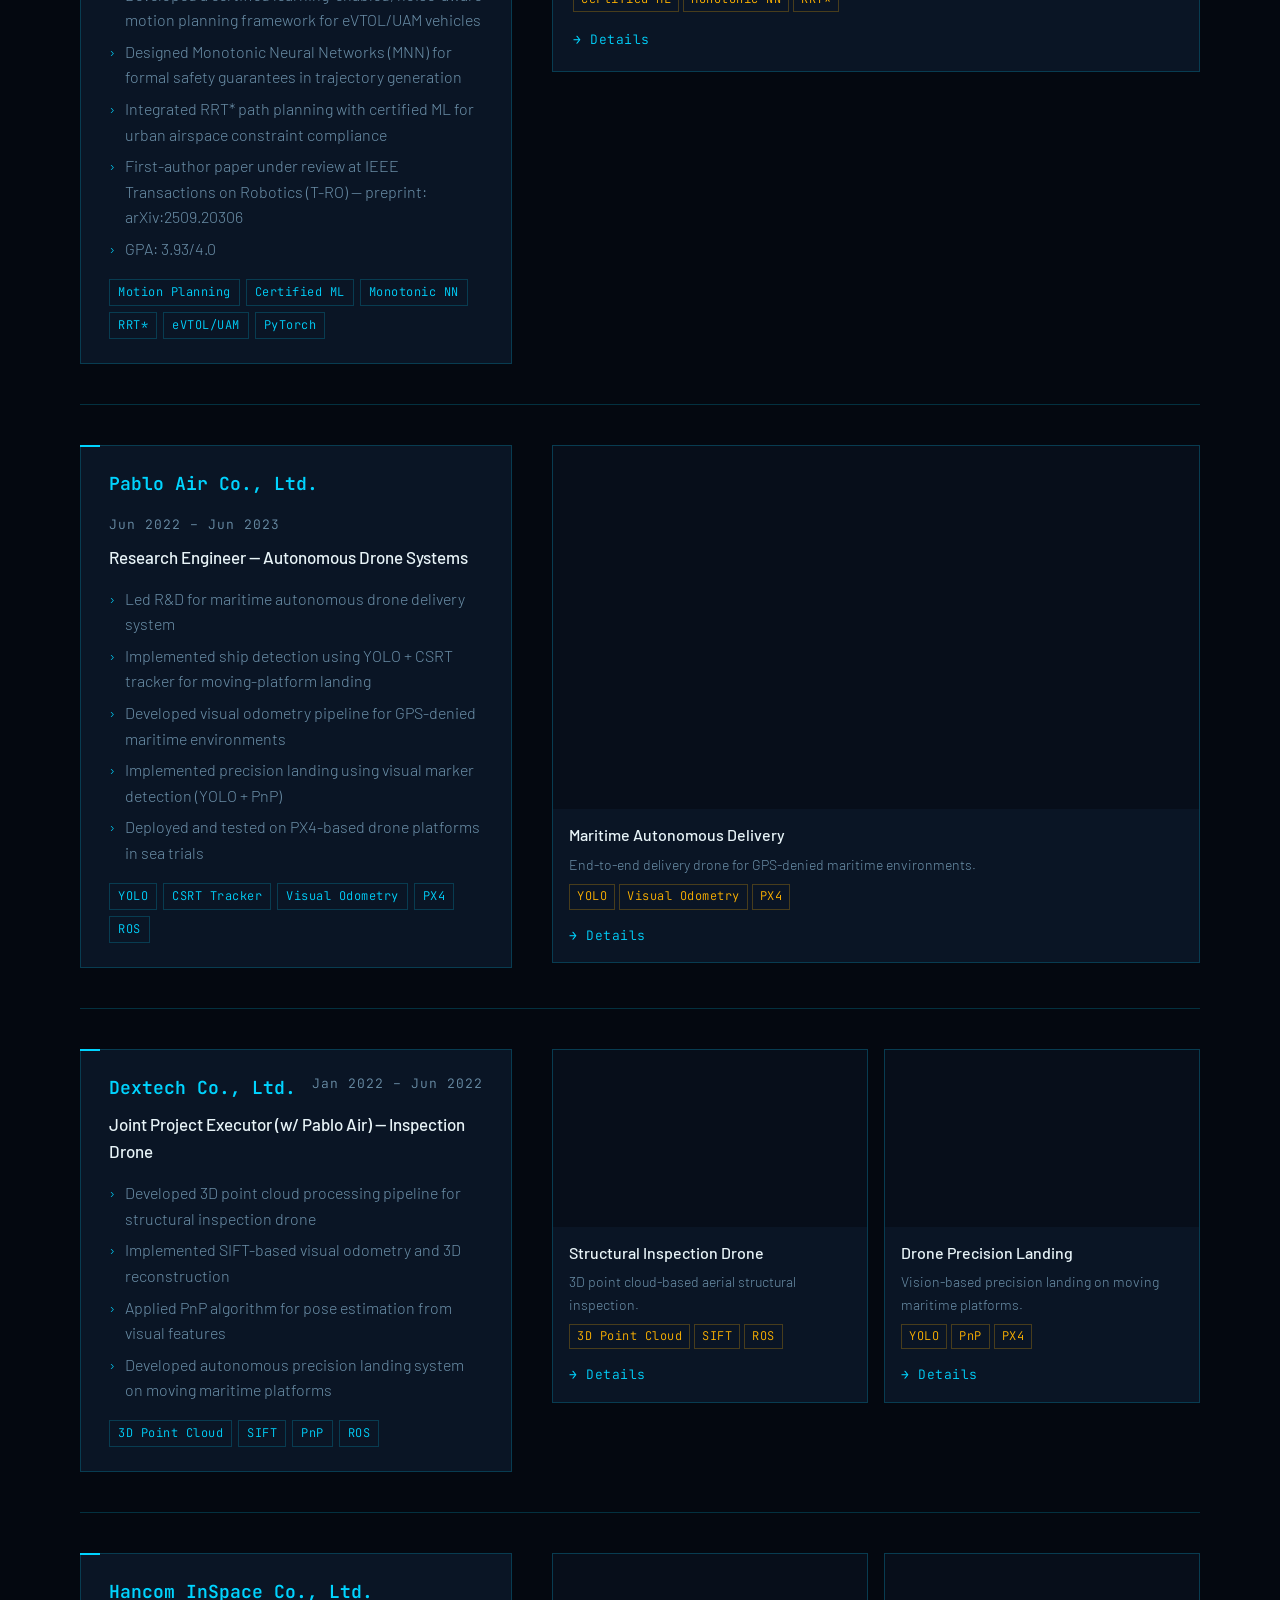
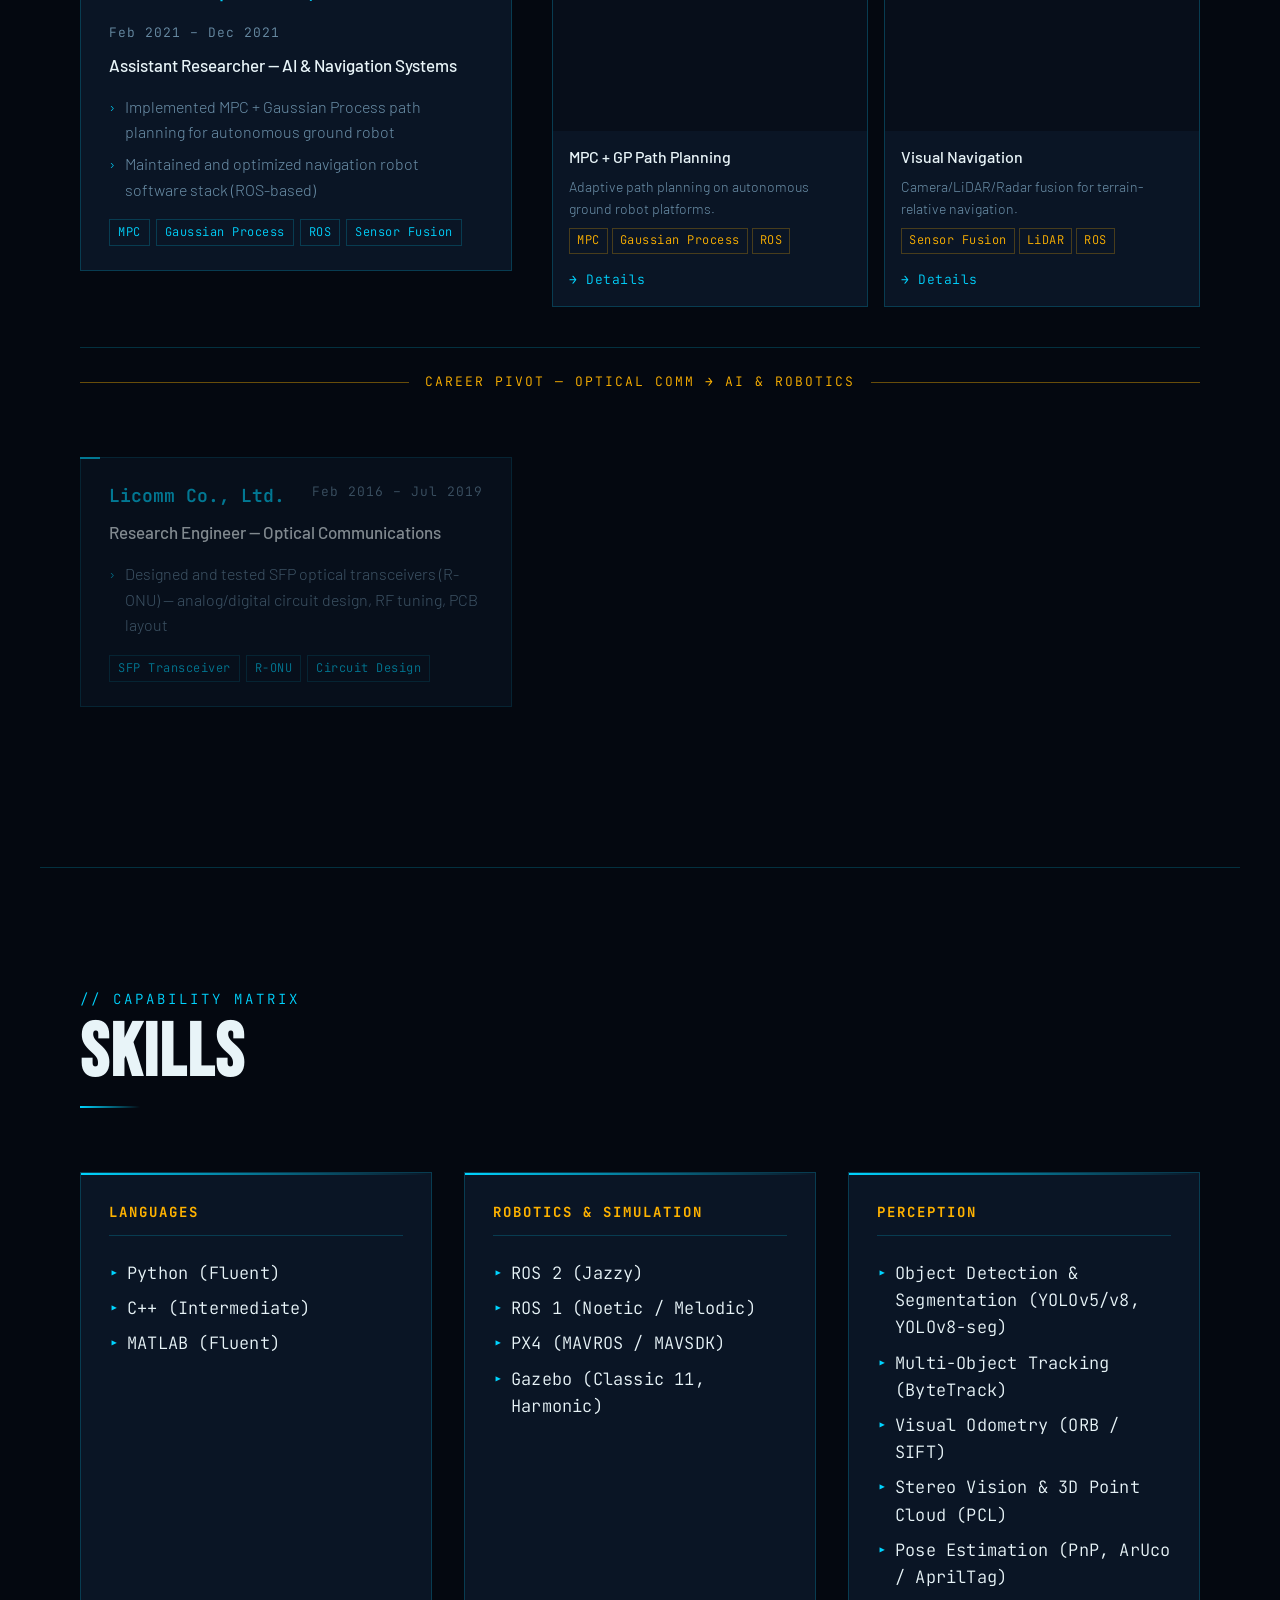
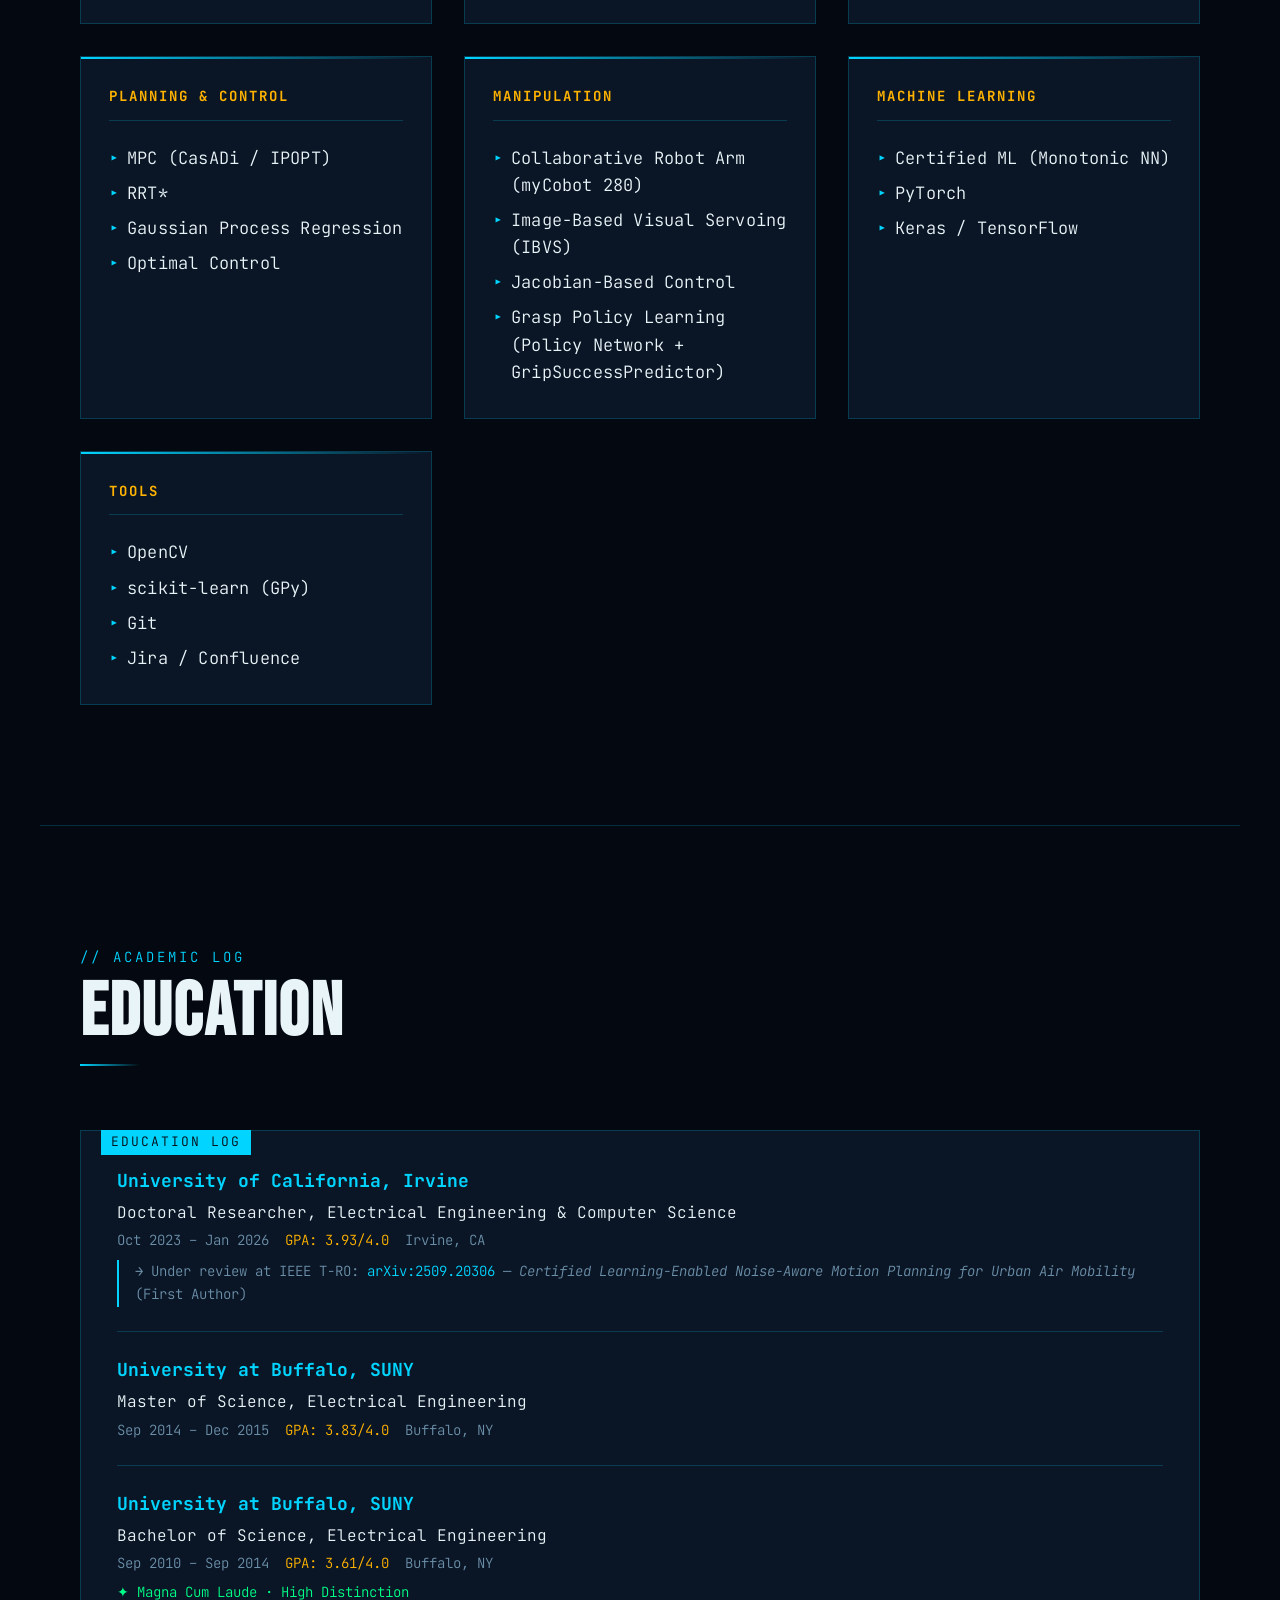
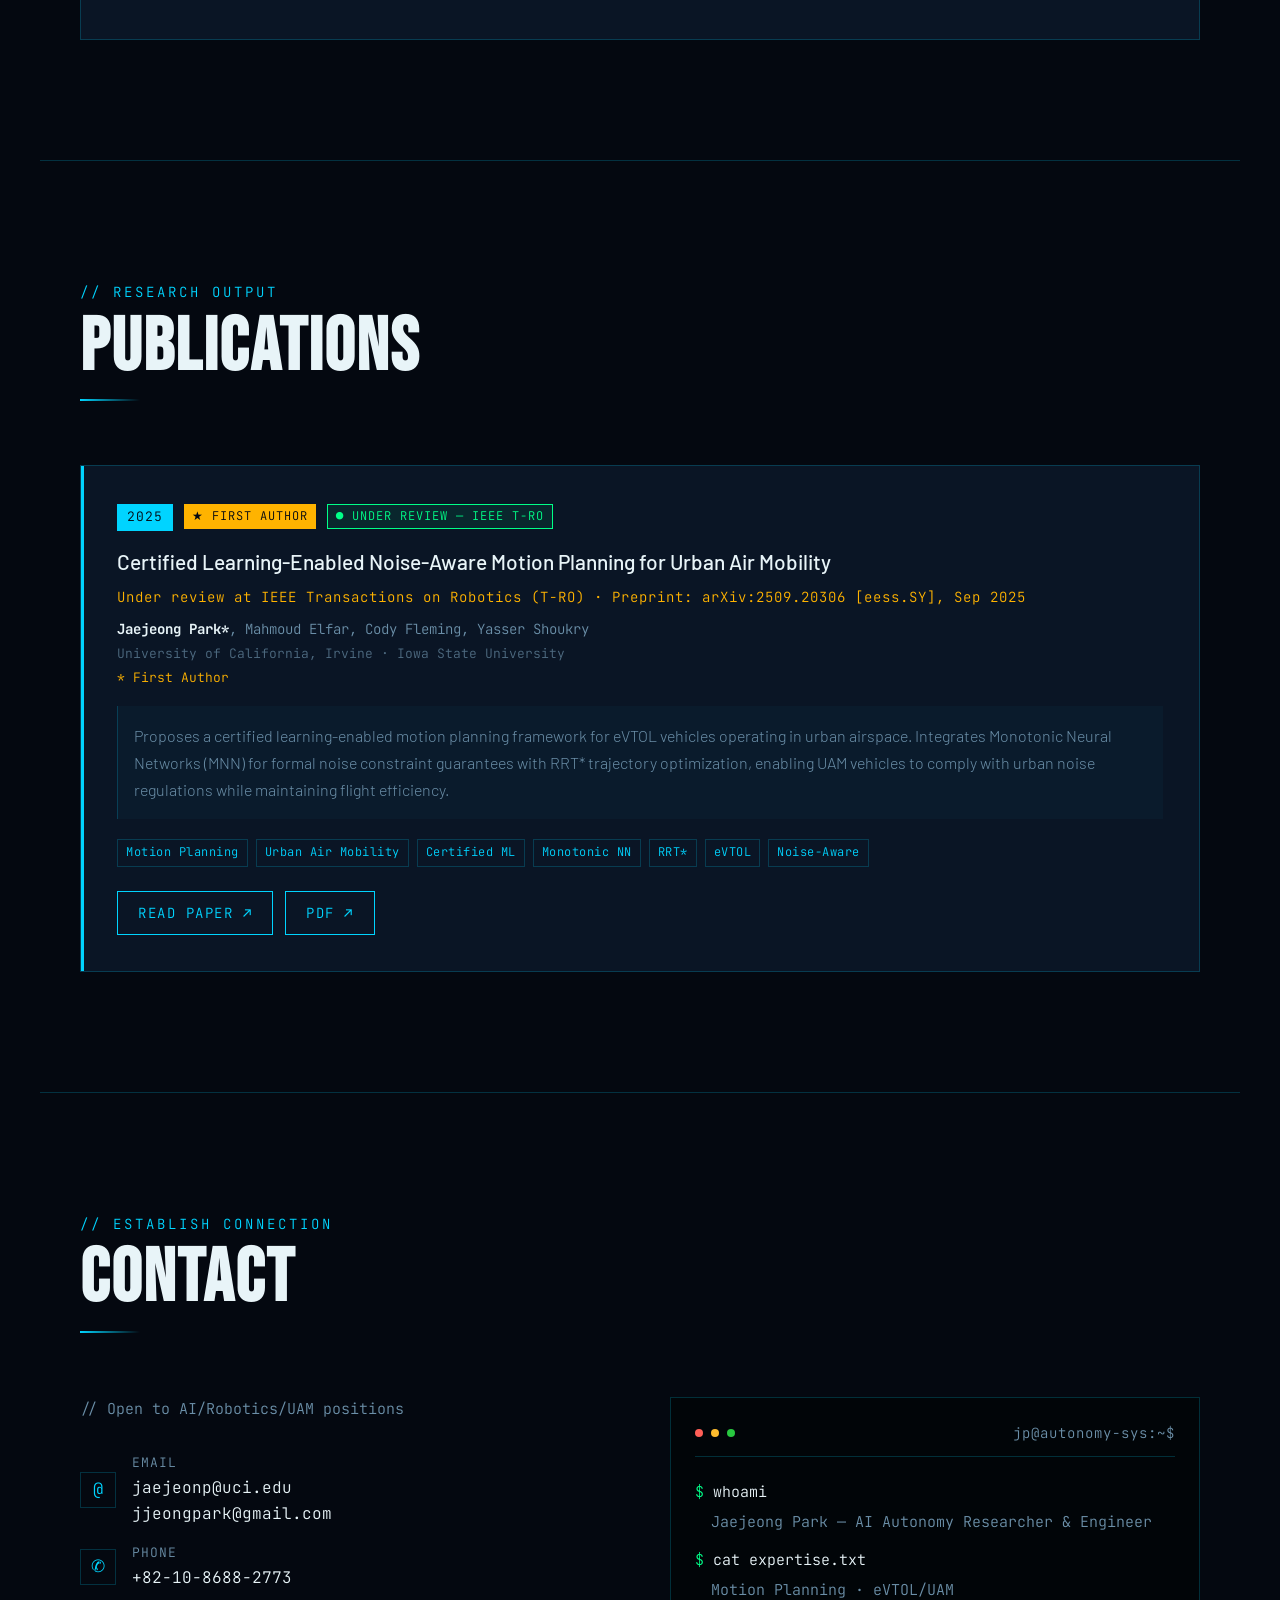
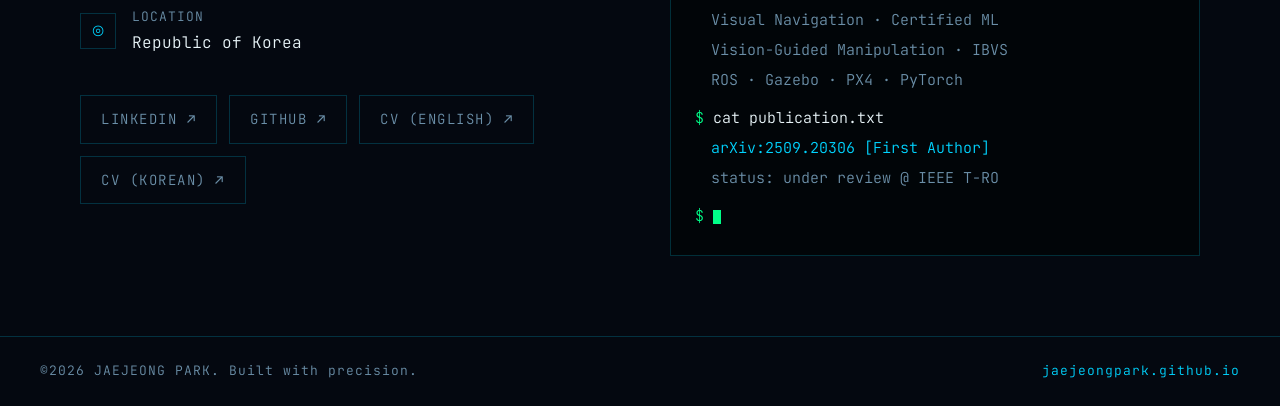
==== commit 5dfdb615: "Mention LG Electronics alongside Movensys in grand prize judging panel" ====
--- a/index.html
+++ b/index.html
@@ -180,7 +180,7 @@
           </div>
           <div class="exp-role" data-en="Team Lead — Vision-Guided Manipulation using COBOT" data-ko="팀 리드 — COBOT 기반 Vision-Guided Manipulation">Team Lead — Vision-Guided Manipulation using COBOT</div>
           <ul class="exp-details">
-            <li data-en="Won the Grand Prize (1st place) at the final showcase — judged by industry panels from four companies including Movensys" data-ko="최종 발표에서 최우수상(1위) 수상 — 모벤시스(Movensys) 외 3개 기업 실무진 심사">Won the Grand Prize (1st place) at the final showcase — judged by industry panels from four companies including Movensys</li>
+            <li data-en="Won the Grand Prize (1st place) at the final showcase — judged by industry panels from four companies including LG Electronics and Movensys" data-ko="최종 발표에서 최우수상(1위) 수상 — LG전자, 모벤시스(Movensys) 외 2개 기업 실무진 심사">Won the Grand Prize (1st place) at the final showcase — judged by industry panels from four companies including LG Electronics and Movensys</li>
             <li data-en="Led an autonomous unmanned-store project end to end — AMRs transport goods while COBOT arms pick and shelve items on demand" data-ko="AMR이 상품을 운송하고 COBOT 로봇팔이 픽업·진열하는 무인매장 프로젝트를 엔드투엔드로 리드">Led an autonomous unmanned-store project end to end — AMRs transport goods while COBOT arms pick and shelve items on demand</li>
             <li data-en="Built a vision-guided pick-and-place system on a myCobot 280 collaborative robot with a ROS 2 architecture" data-ko="myCobot 280 협동로봇 기반 비전 픽앤플레이스 시스템을 ROS 2 아키텍처로 구축">Built a vision-guided pick-and-place system on a myCobot 280 collaborative robot with a ROS 2 architecture</li>
             <li data-en="Applied Image-Based Visual Servoing (IBVS) with Jacobian-based control for manipulation" data-ko="Image-Based Visual Servoing (IBVS)과 Jacobian 기반 제어를 매니퓰레이션에 적용">Applied Image-Based Visual Servoing (IBVS) with Jacobian-based control for manipulation</li>
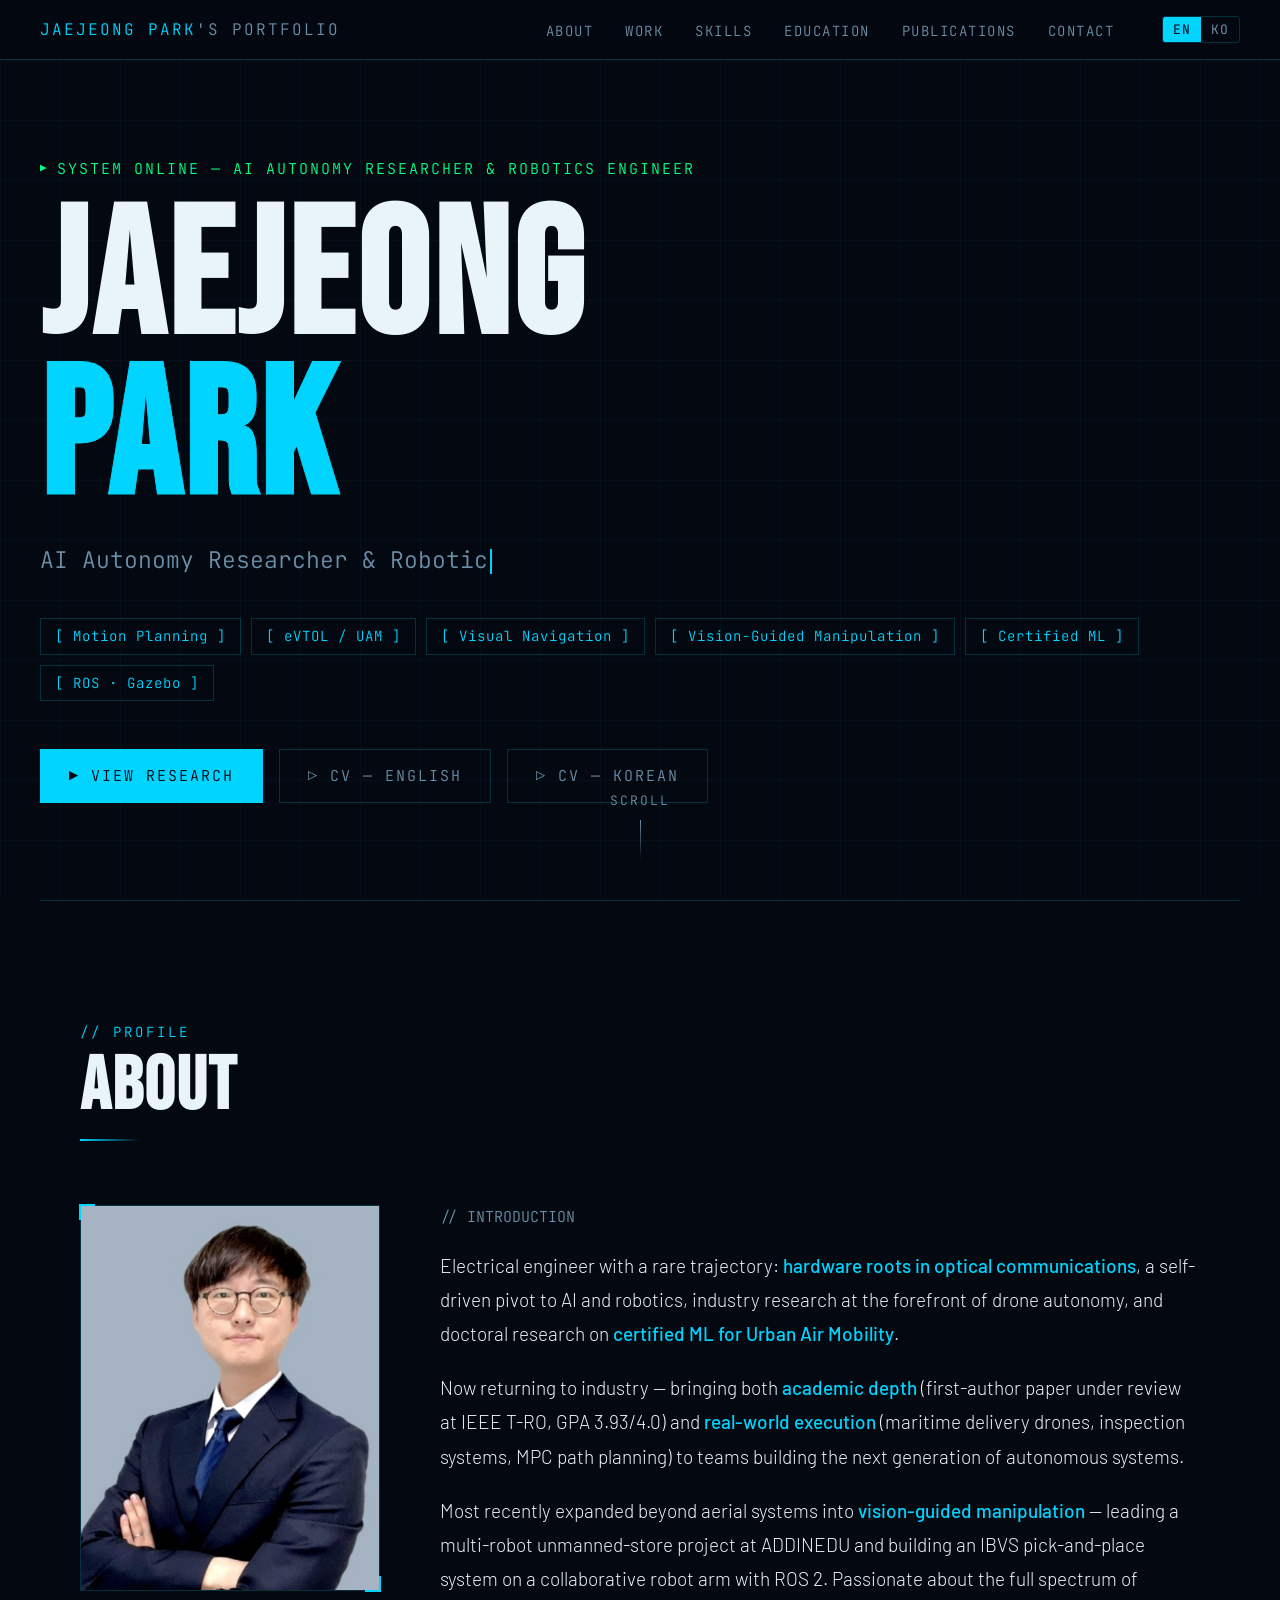
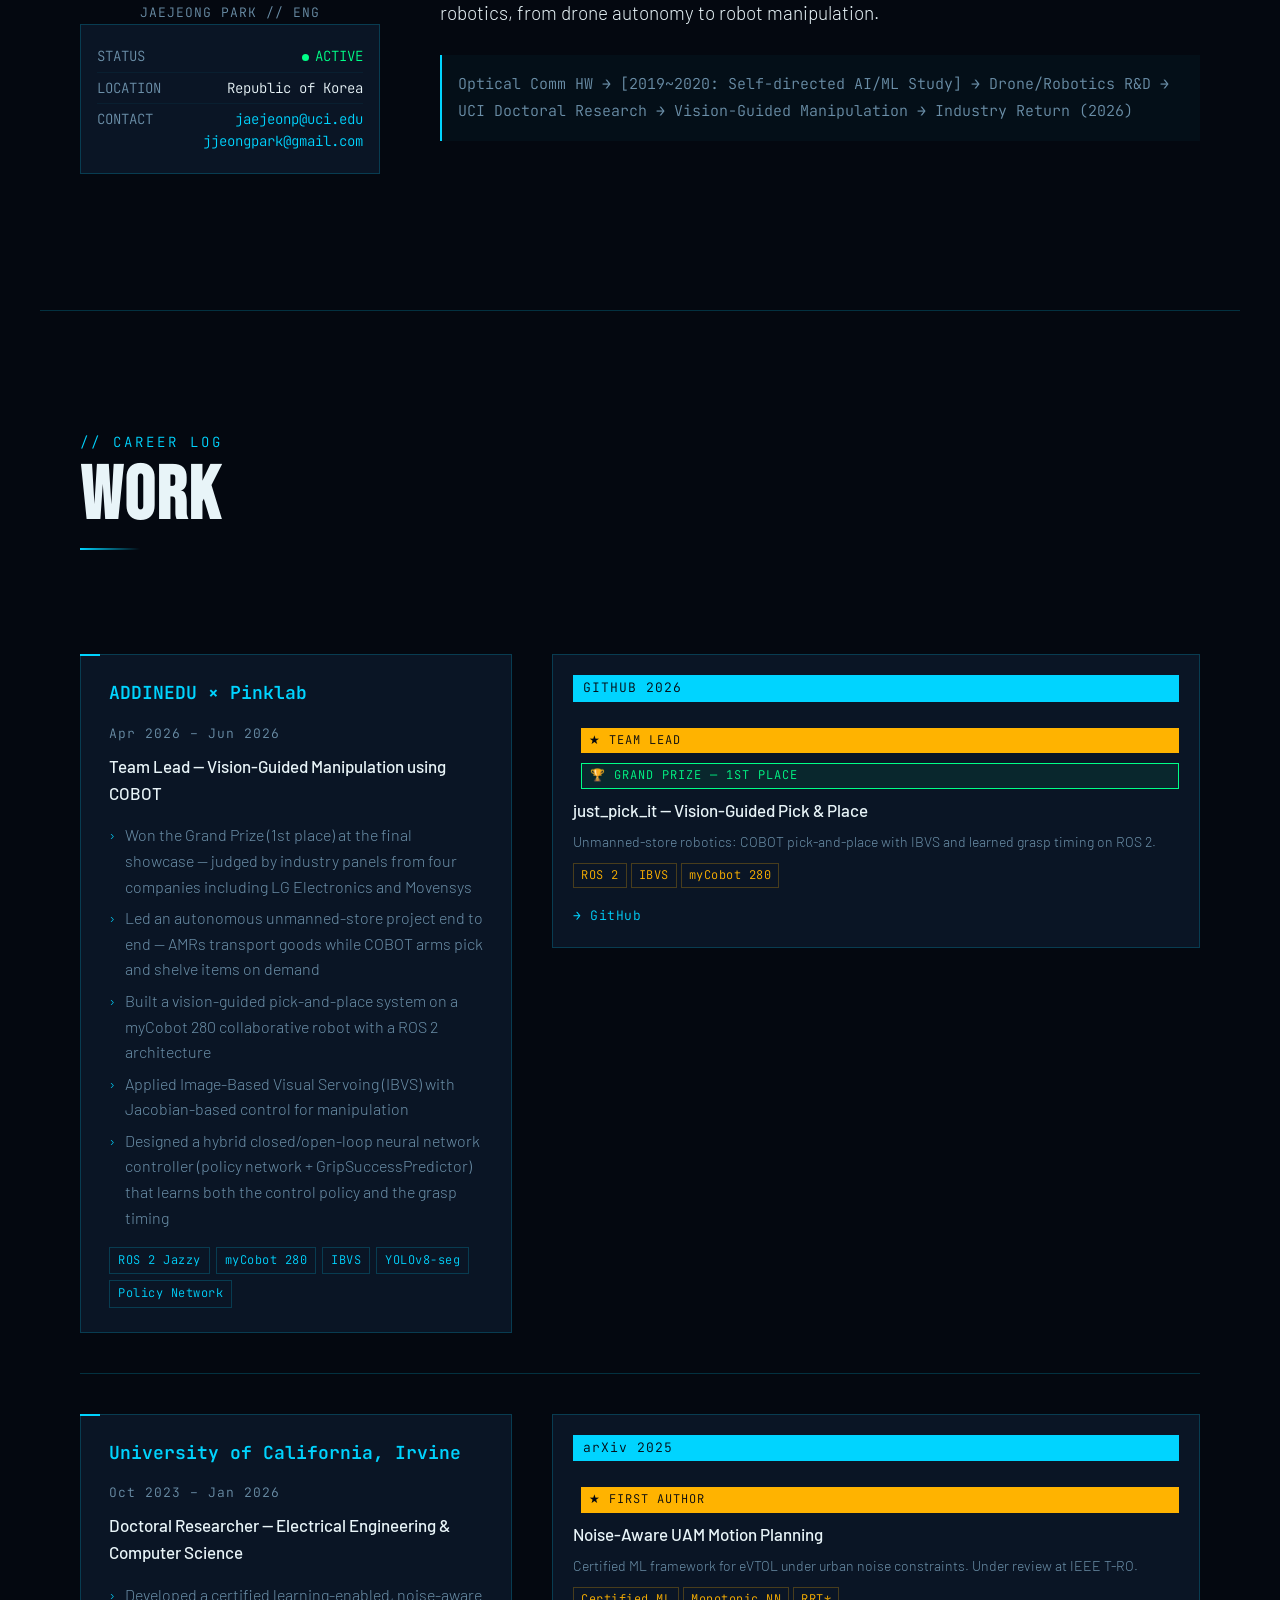
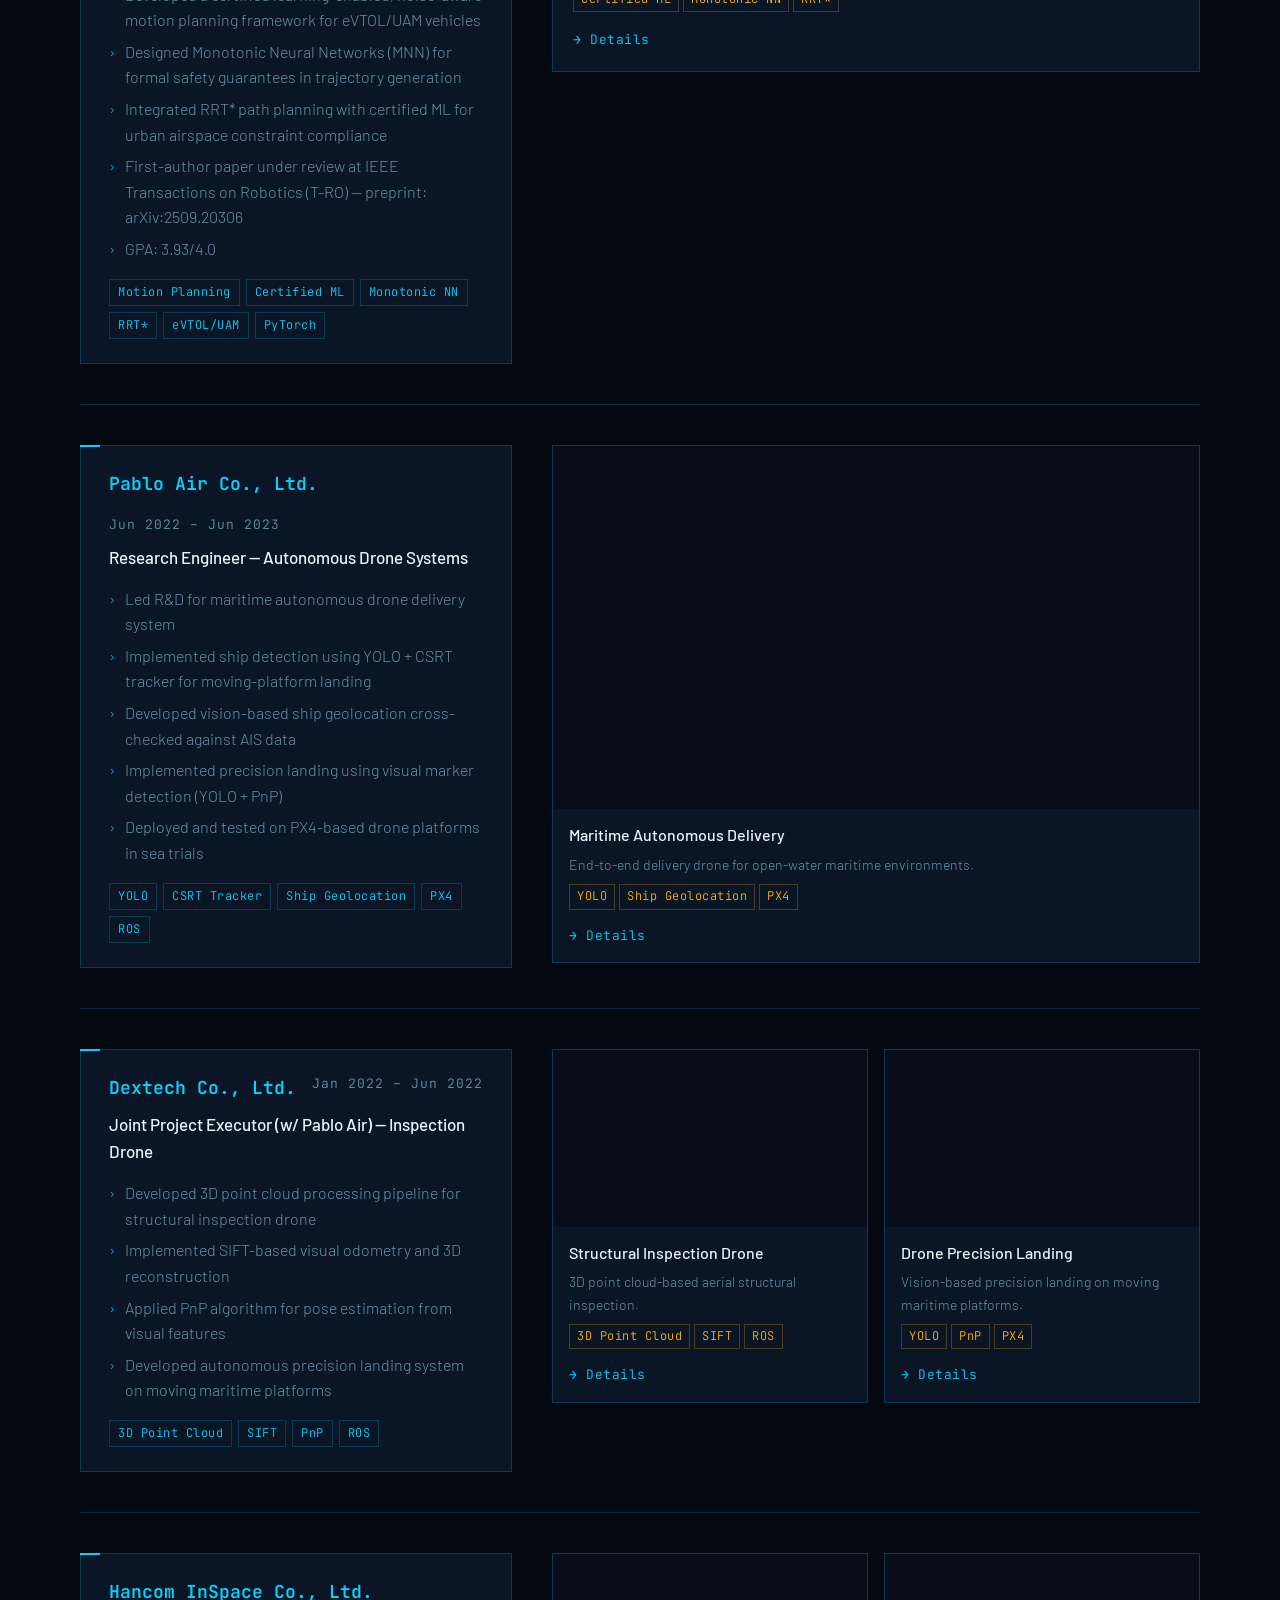
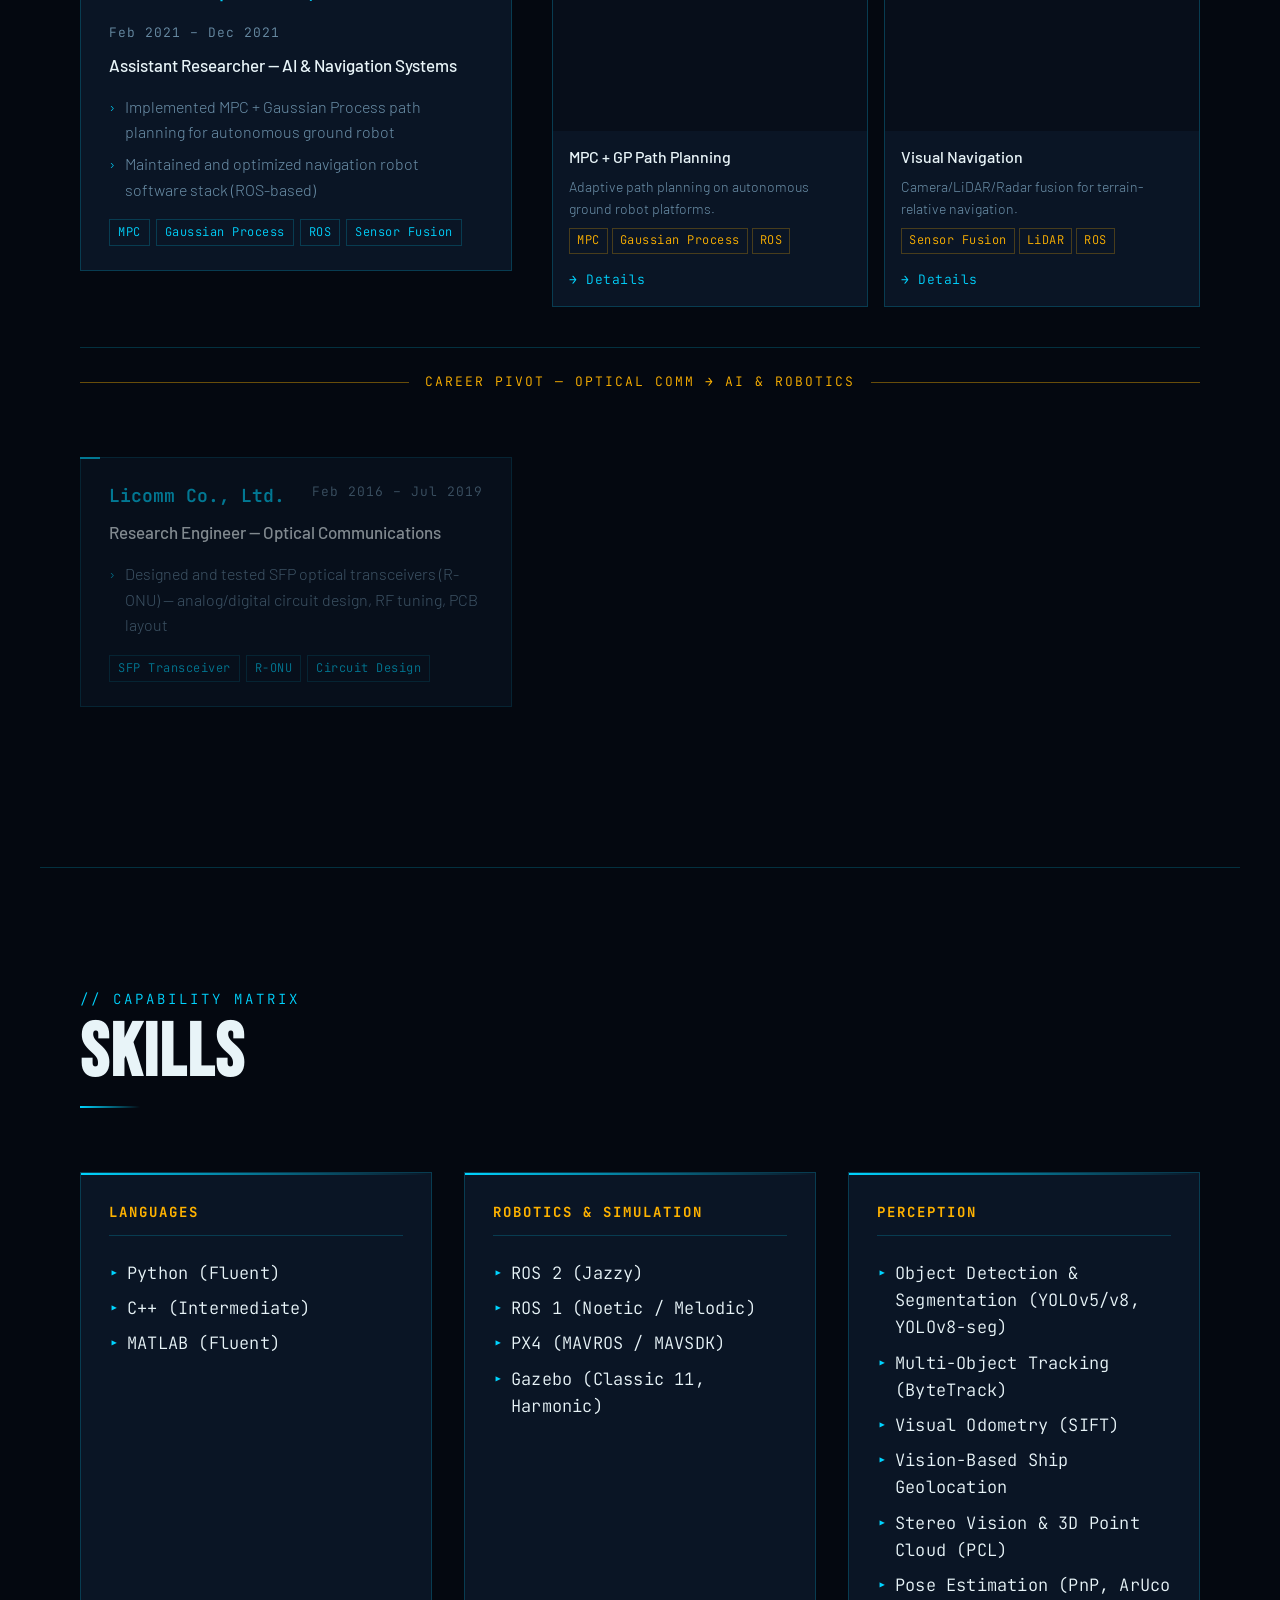
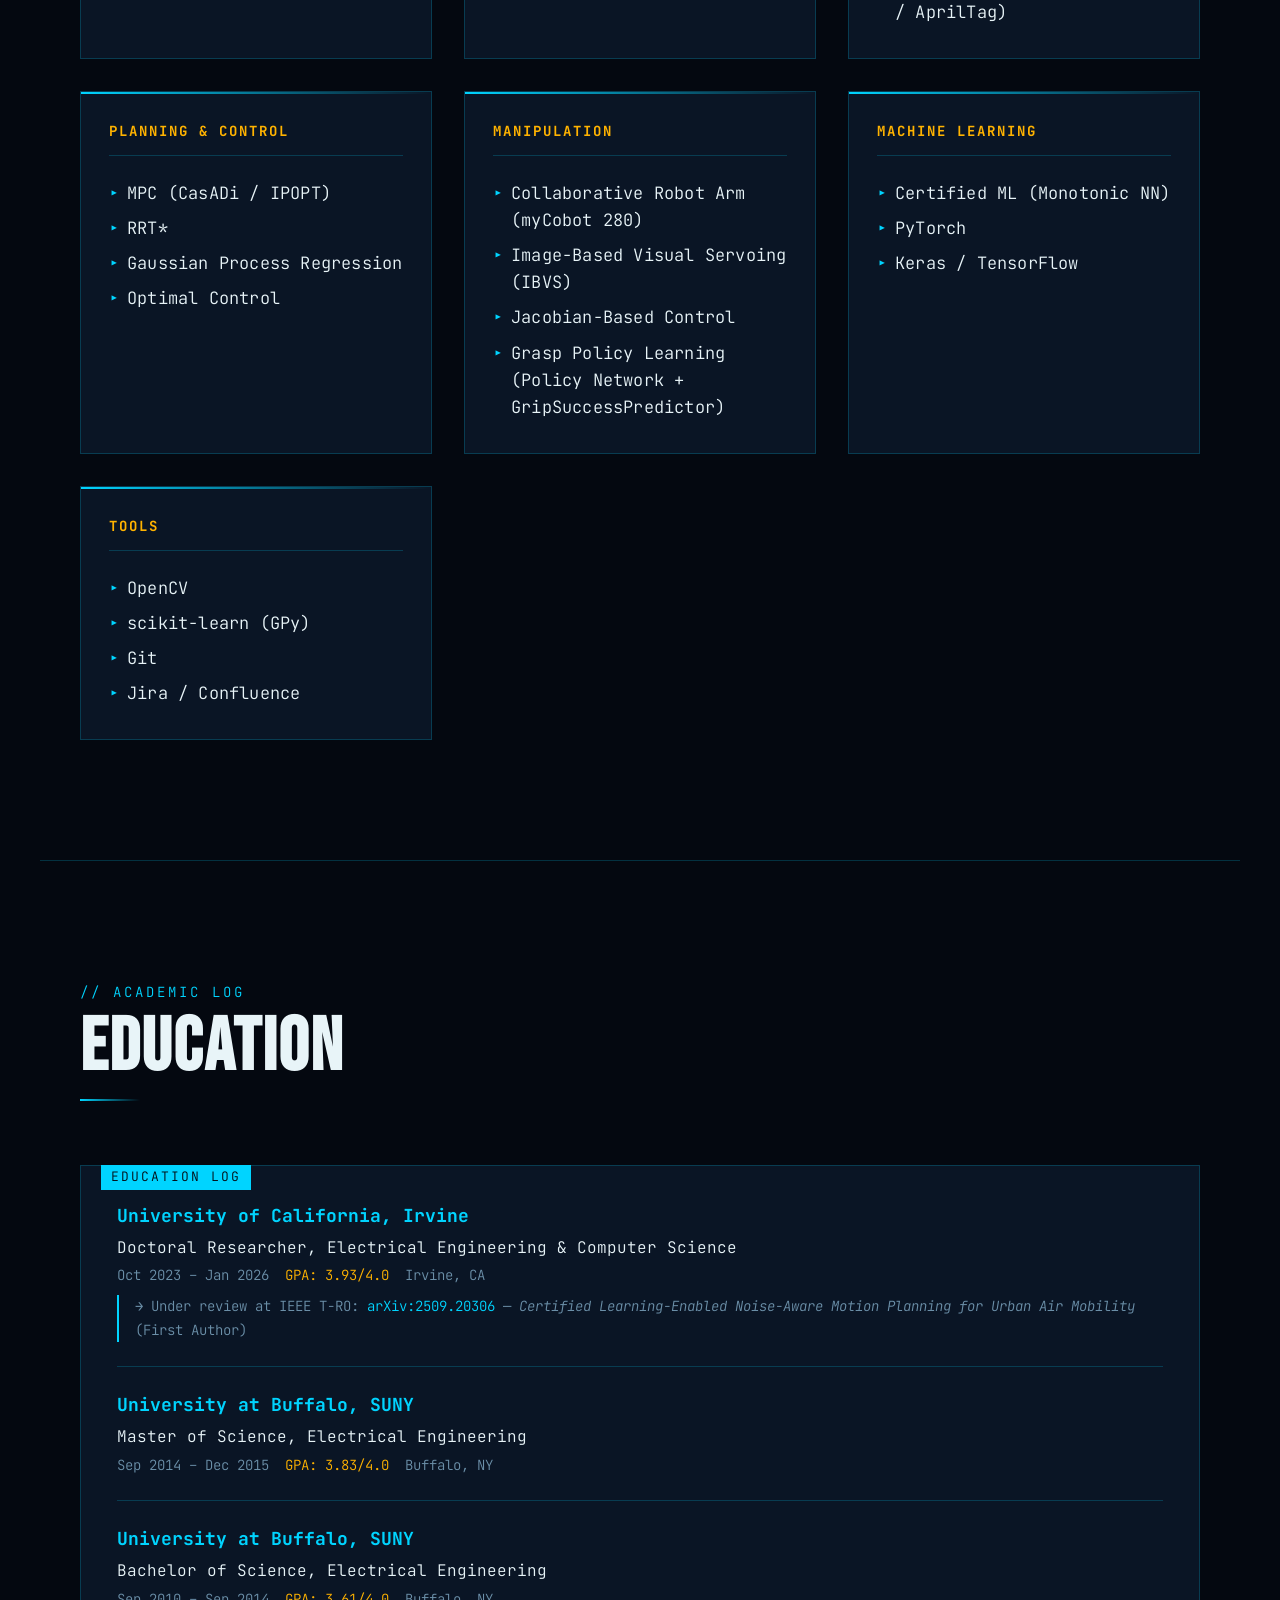
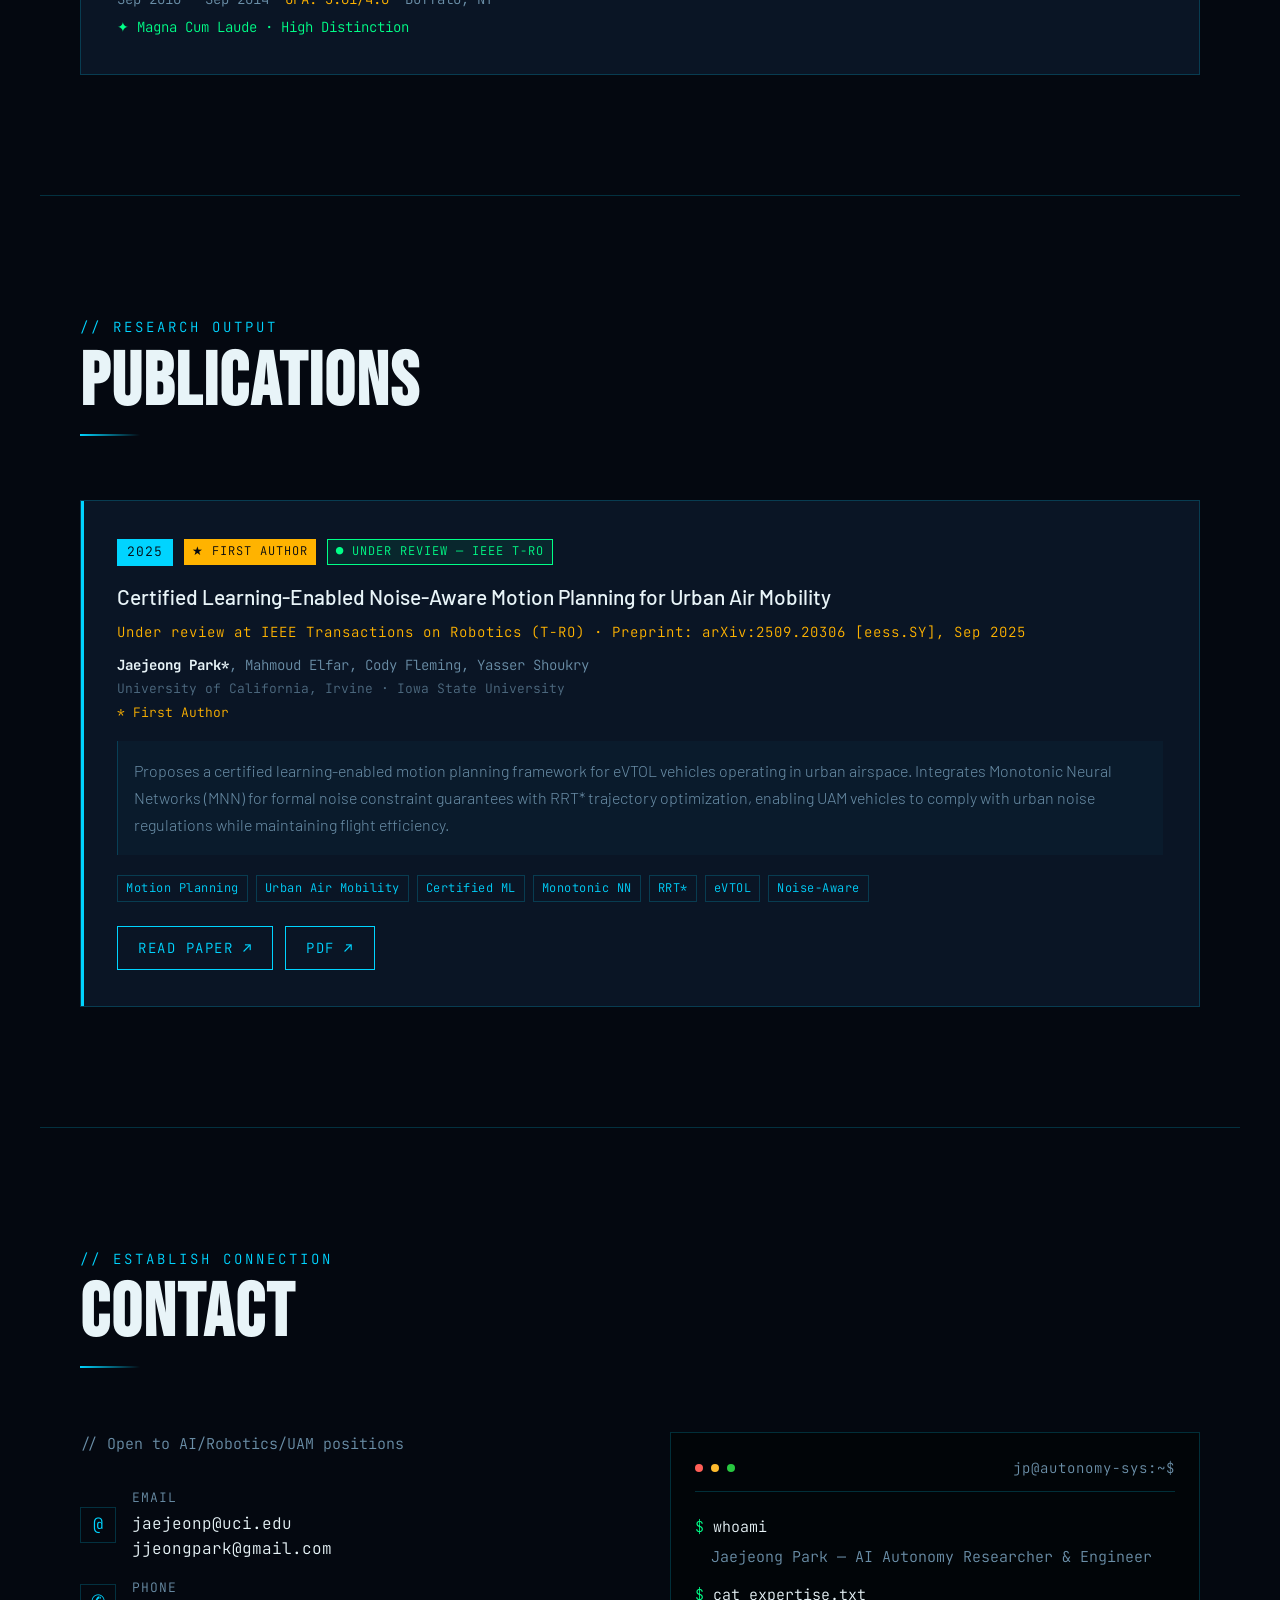
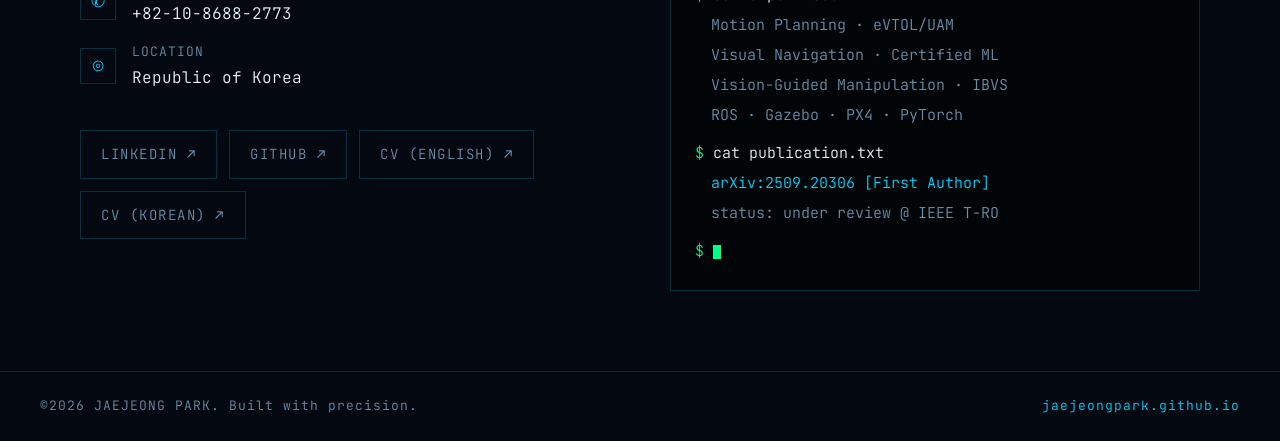
==== commit 16087eae: "Correct maritime project: ship geolocation with AIS cross-check, not visual odometry - Replace drone" ====
--- a/index.html
+++ b/index.html
@@ -270,14 +270,14 @@
           <ul class="exp-details">
             <li data-en="Led R&amp;D for maritime autonomous drone delivery system" data-ko="해상 자율 드론 배달 시스템 R&amp;D 주도">Led R&amp;D for maritime autonomous drone delivery system</li>
             <li data-en="Implemented ship detection using YOLO + CSRT tracker for moving-platform landing" data-ko="이동 플랫폼 착륙을 위한 YOLO + CSRT 트래커 기반 선박 탐지 구현">Implemented ship detection using YOLO + CSRT tracker for moving-platform landing</li>
-            <li data-en="Developed visual odometry pipeline for GPS-denied maritime environments" data-ko="GPS 불가 해양 환경에서의 비주얼 오도메트리 파이프라인 개발">Developed visual odometry pipeline for GPS-denied maritime environments</li>
+            <li data-en="Developed vision-based ship geolocation cross-checked against AIS data" data-ko="드론 영상 기반 선박 위치 추정 및 AIS 데이터 교차 검증 개발">Developed vision-based ship geolocation cross-checked against AIS data</li>
             <li data-en="Implemented precision landing using visual marker detection (YOLO + PnP)" data-ko="시각 마커 탐지(YOLO + PnP)를 이용한 정밀 착륙 구현">Implemented precision landing using visual marker detection (YOLO + PnP)</li>
             <li data-en="Deployed and tested on PX4-based drone platforms in sea trials" data-ko="PX4 기반 드론 플랫폼으로 해상 시험 배포 및 테스트">Deployed and tested on PX4-based drone platforms in sea trials</li>
           </ul>
           <div class="exp-tags">
             <span class="exp-tag">YOLO</span>
             <span class="exp-tag">CSRT Tracker</span>
-            <span class="exp-tag">Visual Odometry</span>
+            <span class="exp-tag">Ship Geolocation</span>
             <span class="exp-tag">PX4</span>
             <span class="exp-tag">ROS</span>
           </div>
@@ -290,10 +290,10 @@
             </div>
             <div class="proj-card-body">
               <p class="proj-card-title" data-en="Maritime Autonomous Delivery" data-ko="해상 자율 드론 배달">Maritime Autonomous Delivery</p>
-              <p class="proj-card-desc" data-en="End-to-end delivery drone for GPS-denied maritime environments." data-ko="GPS 불가 해양 환경의 자율 배달 드론.">End-to-end delivery drone for GPS-denied maritime environments.</p>
+              <p class="proj-card-desc" data-en="End-to-end delivery drone for open-water maritime environments." data-ko="해양 환경에서 운용되는 자율 배달 드론.">End-to-end delivery drone for open-water maritime environments.</p>
               <div class="proj-card-tags">
                 <span class="tech-tag">YOLO</span>
-                <span class="tech-tag">Visual Odometry</span>
+                <span class="tech-tag">Ship Geolocation</span>
                 <span class="tech-tag">PX4</span>
               </div>
               <span class="proj-card-link" data-en="→ Details" data-ko="→ 상세">→ Details</span>
@@ -481,7 +481,8 @@
         <ul class="skill-list" role="list">
           <li>Object Detection &amp; Segmentation (YOLOv5/v8, YOLOv8-seg)</li>
           <li>Multi-Object Tracking (ByteTrack)</li>
-          <li>Visual Odometry (ORB / SIFT)</li>
+          <li>Visual Odometry (SIFT)</li>
+          <li>Vision-Based Ship Geolocation</li>
           <li>Stereo Vision &amp; 3D Point Cloud (PCL)</li>
           <li>Pose Estimation (PnP, ArUco / AprilTag)</li>
         </ul>
